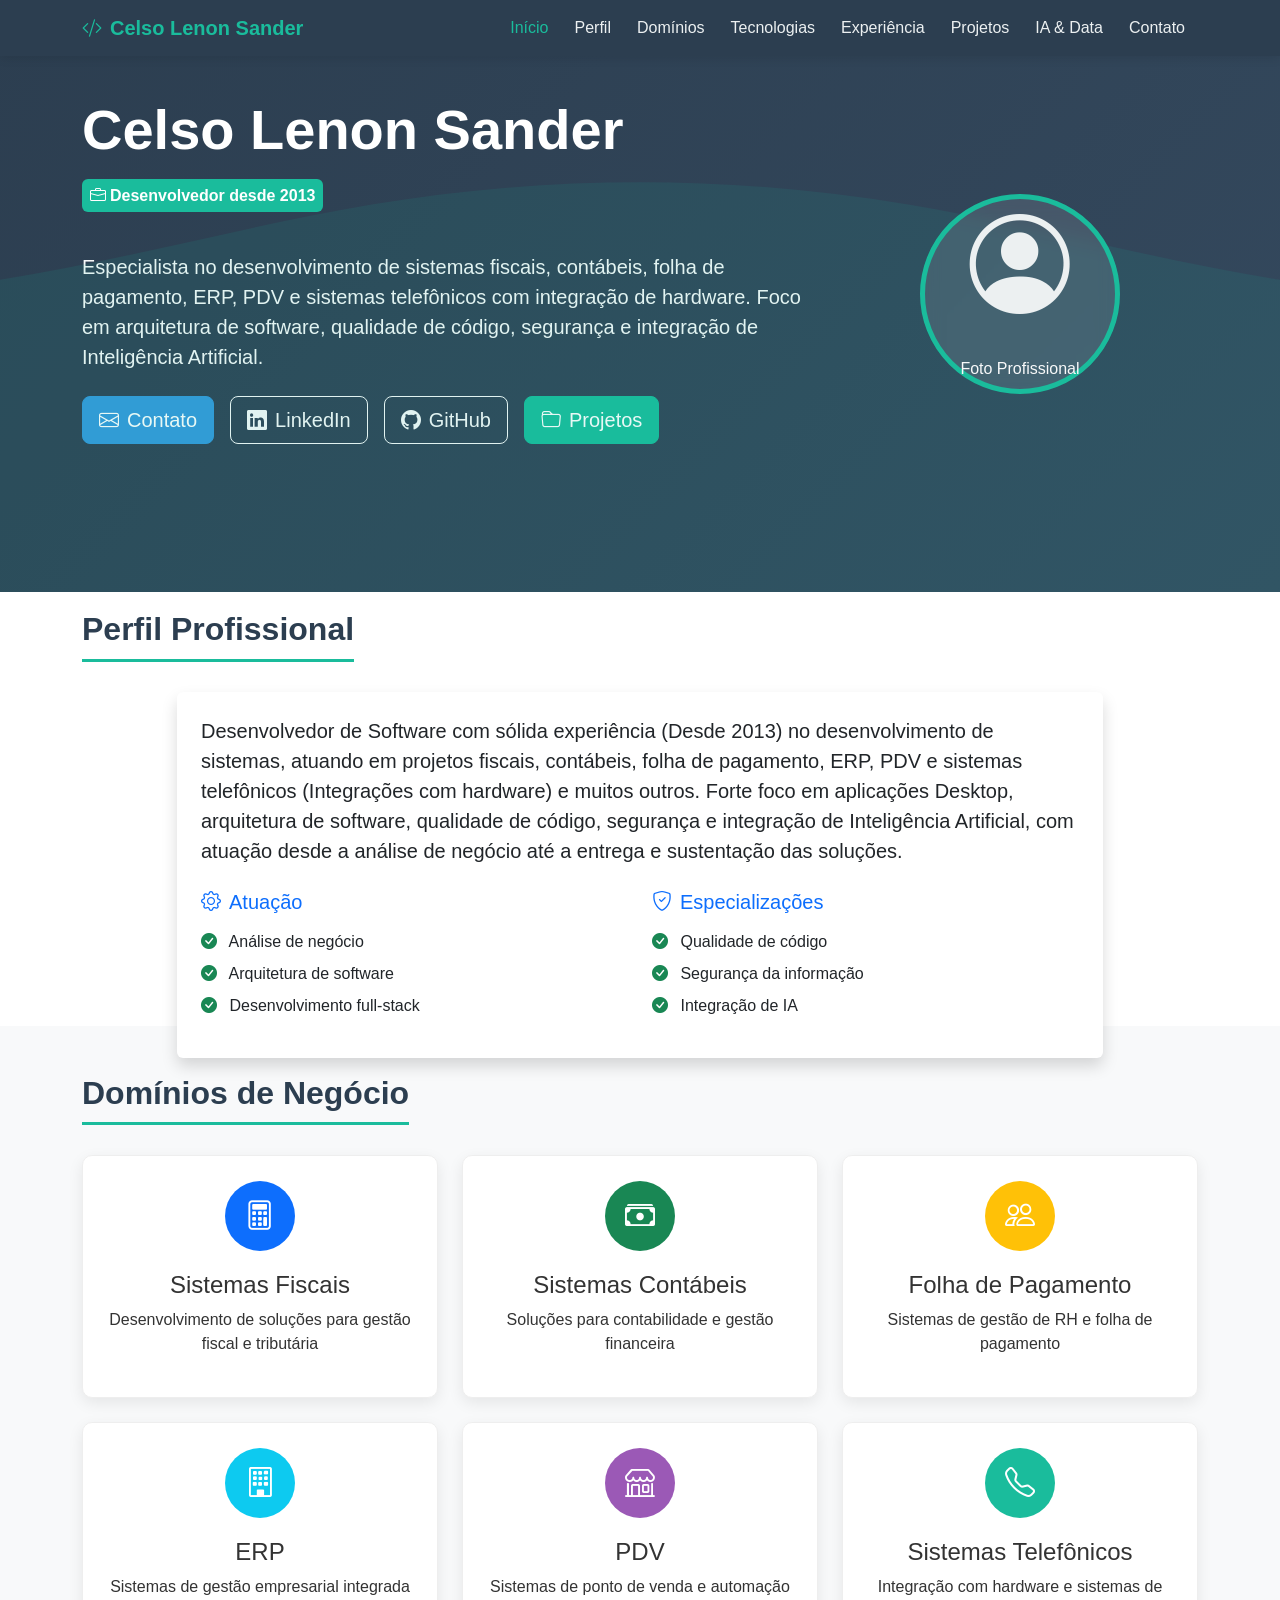
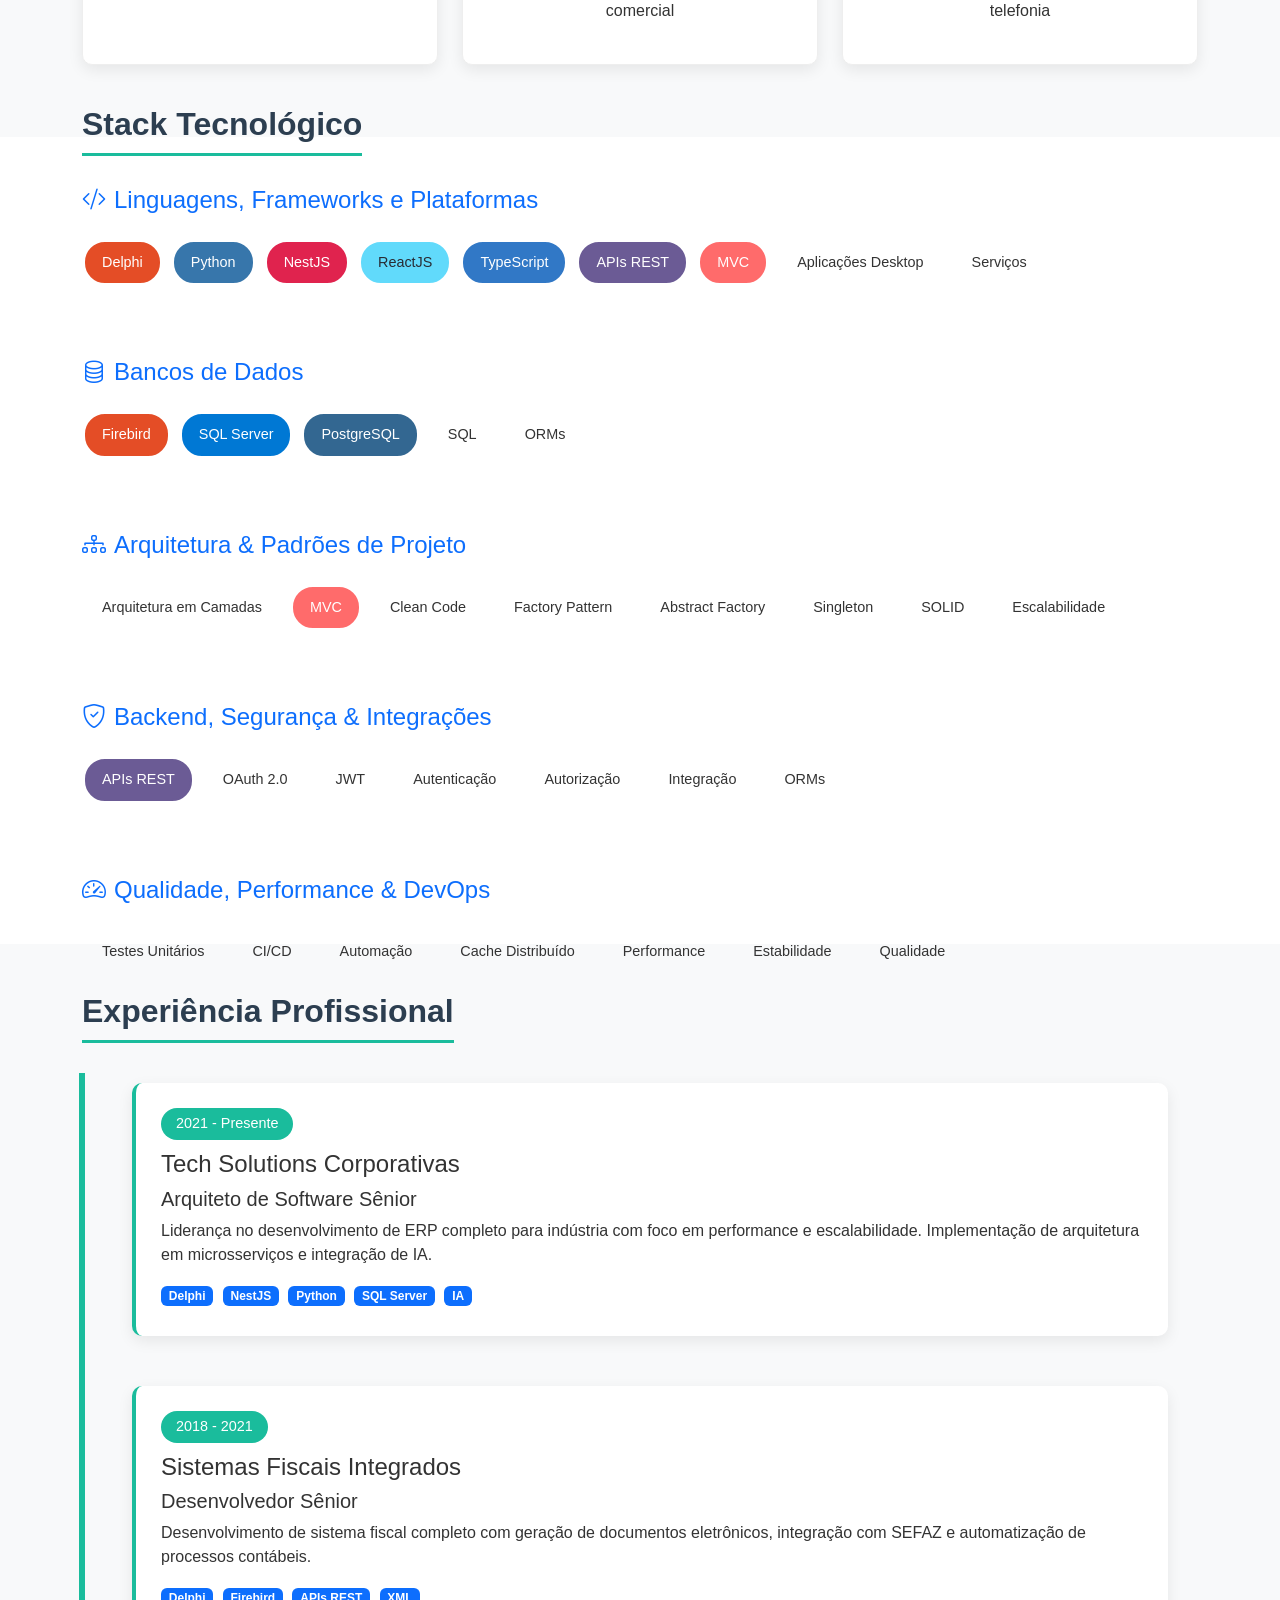
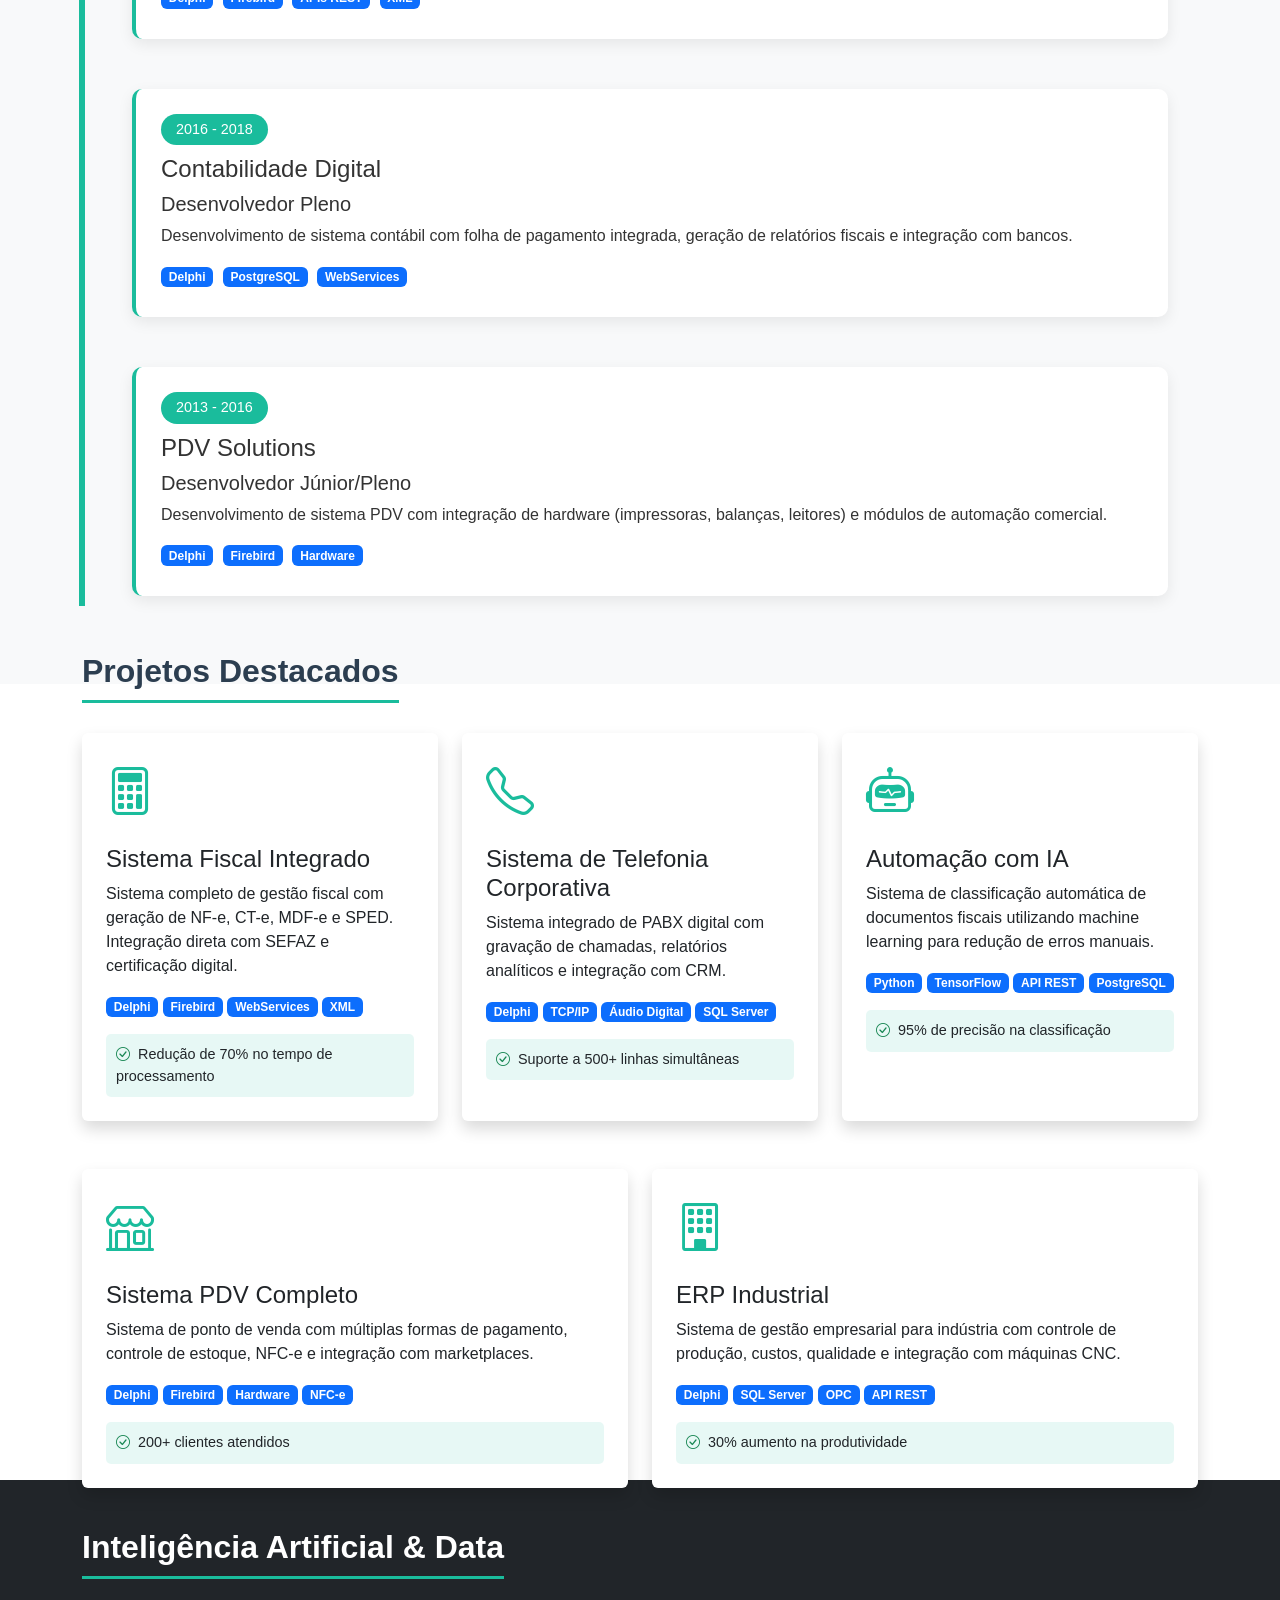
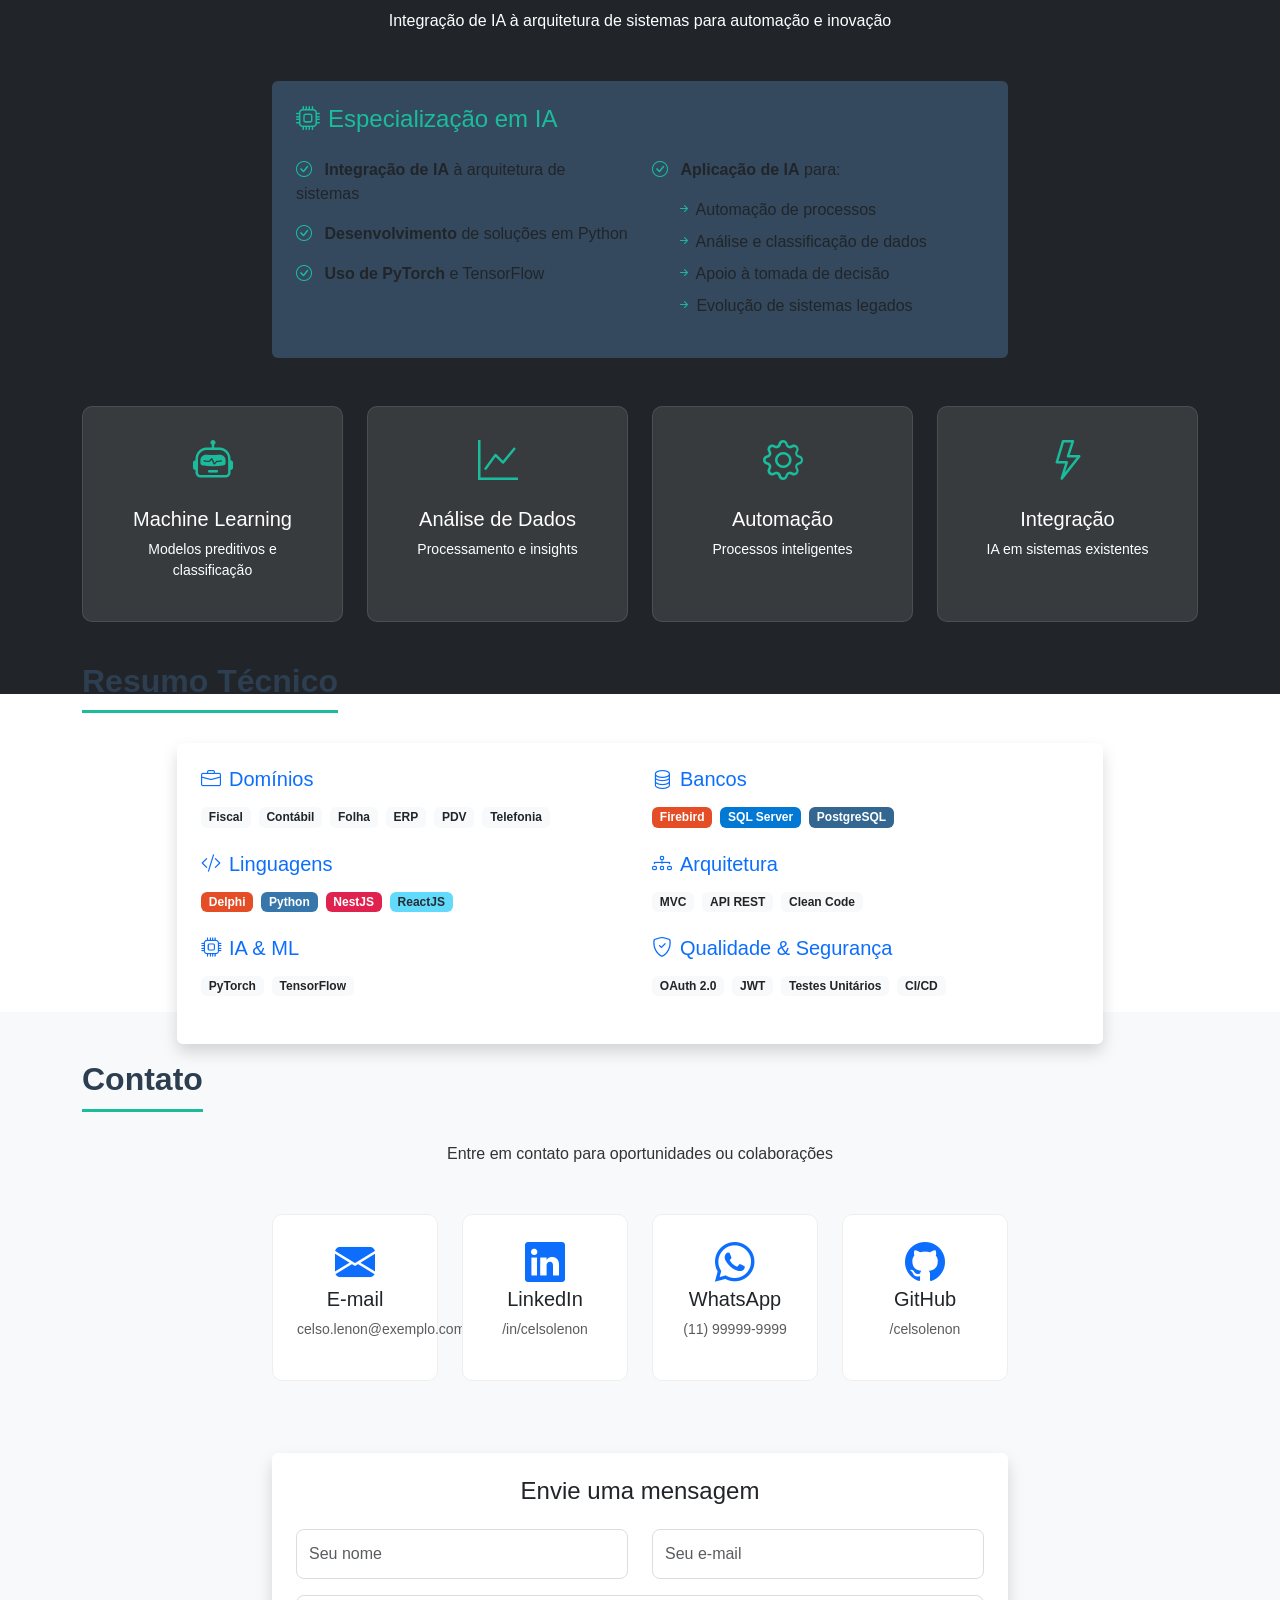
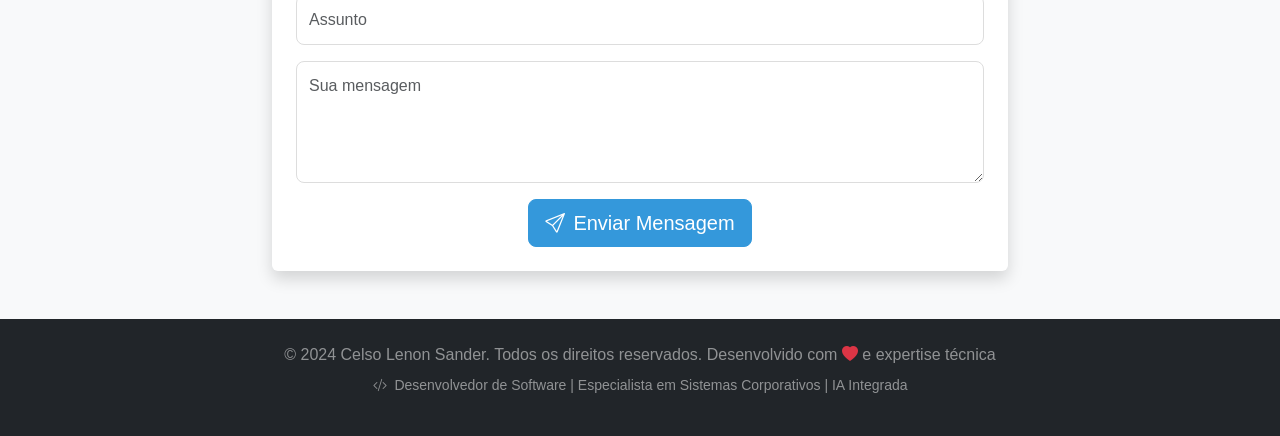
==== index.html @ b6227305 "Start Site Potfolio" ====
<!DOCTYPE html>
<html lang="pt-br">
<head>
    <meta charset="UTF-8">
    <meta name="viewport" content="width=device-width, initial-scale=1.0">
    <title>Celso Lenon Sander - Desenvolvedor de Software</title>
    <!-- Bootstrap 5 CSS -->
    <link href="https://cdn.jsdelivr.net/npm/bootstrap@5.3.0-alpha1/dist/css/bootstrap.min.css" rel="stylesheet">
    <!-- Bootstrap Icons -->
    <link rel="stylesheet" href="https://cdn.jsdelivr.net/npm/bootstrap-icons@1.8.1/font/bootstrap-icons.css">
    <!-- Animate CSS -->
    <link rel="stylesheet" href="https://cdnjs.cloudflare.com/ajax/libs/animate.css/4.1.1/animate.min.css">
    <!-- CSS Personalizado -->
    <link rel="stylesheet" href="css/style.css">
    <link rel="icon" type="image/x-icon" href="https://img.icons8.com/color/96/000000/delphi-ide.png">
</head>
<body>
    <!-- Navegação -->
    <nav class="navbar navbar-expand-lg navbar-dark fixed-top">
        <div class="container">
            <a class="navbar-brand fw-bold" href="#">
                <i class="bi bi-code-slash me-2"></i>Celso Lenon Sander
            </a>
            <button class="navbar-toggler" type="button" data-bs-toggle="collapse" data-bs-target="#navbarNav">
                <span class="navbar-toggler-icon"></span>
            </button>
            <div class="collapse navbar-collapse" id="navbarNav">
                <ul class="navbar-nav ms-auto">
                    <li class="nav-item">
                        <a class="nav-link" href="#hero">Início</a>
                    </li>
                    <li class="nav-item">
                        <a class="nav-link" href="#sobre">Perfil</a>
                    </li>
                    <li class="nav-item">
                        <a class="nav-link" href="#dominios">Domínios</a>
                    </li>
                    <li class="nav-item">
                        <a class="nav-link" href="#tecnologias">Tecnologias</a>
                    </li>
                    <li class="nav-item">
                        <a class="nav-link" href="#experiencia">Experiência</a>
                    </li>
                    <li class="nav-item">
                        <a class="nav-link" href="#projetos">Projetos</a>
                    </li>
                    <li class="nav-item">
                        <a class="nav-link" href="#ia">IA & Data</a>
                    </li>
                    <li class="nav-item">
                        <a class="nav-link" href="#contato">Contato</a>
                    </li>
                </ul>
            </div>
        </div>
    </nav>

    <!-- Seção Hero -->
    <section id="hero" class="hero">
        <div class="container">
            <div class="row align-items-center">
                <div class="col-lg-8">
                    <h1 class="display-4 fw-bold mb-3">Celso Lenon Sander</h1>
                    <div class="badge bg-accent text-white mb-3 p-2 fs-6">
                        <i class="bi bi-briefcase me-1"></i>Desenvolvedor desde 2013
                    </div>
                    <h2 class="h3 mb-4 text-white">
                        Desenvolvedor de Software | Especialista em Sistemas Corporativos | IA Integrada
                    </h2>
                    <p class="lead mb-4 text-light">
                        Especialista no desenvolvimento de sistemas fiscais, contábeis, folha de pagamento, 
                        ERP, PDV e sistemas telefônicos com integração de hardware. Foco em arquitetura de 
                        software, qualidade de código, segurança e integração de Inteligência Artificial.
                    </p>
                    <div class="d-flex flex-wrap gap-3 mb-5">
                        <a href="#contato" class="btn btn-primary btn-lg">
                            <i class="bi bi-envelope me-2"></i>Contato
                        </a>
                        <a href="https://linkedin.com" target="_blank" class="btn btn-outline-light btn-lg">
                            <i class="bi bi-linkedin me-2"></i>LinkedIn
                        </a>
                        <a href="https://github.com" target="_blank" class="btn btn-outline-light btn-lg">
                            <i class="bi bi-github me-2"></i>GitHub
                        </a>
                        <a href="#projetos" class="btn btn-accent btn-lg">
                            <i class="bi bi-folder me-2"></i>Projetos
                        </a>
                    </div>
                </div>
                <div class="col-lg-4 text-center">
                    <div class="profile-img-placeholder">
                        <i class="bi bi-person-circle"></i>
                        <p class="mt-3 text-light">Foto Profissional</p>
                    </div>
                </div>
            </div>
        </div>
    </section>

    <!-- Seção Sobre -->
    <section id="sobre" class="py-5">
        <div class="container">
            <h2 class="section-title">Perfil Profissional</h2>
            <div class="row">
                <div class="col-lg-10 mx-auto">
                    <div class="card border-0 shadow">
                        <div class="card-body p-4">
                            <p class="fs-5">
                                Desenvolvedor de Software com sólida experiência (Desde 2013) no desenvolvimento 
                                de sistemas, atuando em projetos fiscais, contábeis, folha de pagamento, ERP, 
                                PDV e sistemas telefônicos (Integrações com hardware) e muitos outros. Forte 
                                foco em aplicações Desktop, arquitetura de software, qualidade de código, 
                                segurança e integração de Inteligência Artificial, com atuação desde a análise 
                                de negócio até a entrega e sustentação das soluções.
                            </p>
                            <div class="row mt-4">
                                <div class="col-md-6">
                                    <h5 class="text-primary mb-3"><i class="bi bi-gear me-2"></i>Atuação</h5>
                                    <ul class="list-unstyled">
                                        <li class="mb-2">
                                            <i class="bi bi-check-circle-fill text-success me-2"></i>
                                            Análise de negócio
                                        </li>
                                        <li class="mb-2">
                                            <i class="bi bi-check-circle-fill text-success me-2"></i>
                                            Arquitetura de software
                                        </li>
                                        <li class="mb-2">
                                            <i class="bi bi-check-circle-fill text-success me-2"></i>
                                            Desenvolvimento full-stack
                                        </li>
                                    </ul>
                                </div>
                                <div class="col-md-6">
                                    <h5 class="text-primary mb-3"><i class="bi bi-shield-check me-2"></i>Especializações</h5>
                                    <ul class="list-unstyled">
                                        <li class="mb-2">
                                            <i class="bi bi-check-circle-fill text-success me-2"></i>
                                            Qualidade de código
                                        </li>
                                        <li class="mb-2">
                                            <i class="bi bi-check-circle-fill text-success me-2"></i>
                                            Segurança da informação
                                        </li>
                                        <li class="mb-2">
                                            <i class="bi bi-check-circle-fill text-success me-2"></i>
                                            Integração de IA
                                        </li>
                                    </ul>
                                </div>
                            </div>
                        </div>
                    </div>
                </div>
            </div>
        </div>
    </section>

    <!-- Seção Domínios -->
    <section id="dominios" class="py-5 bg-light">
        <div class="container">
            <h2 class="section-title">Domínios de Negócio</h2>
            <div class="row">
                <div class="col-md-6 col-lg-4 mb-4">
                    <div class="domain-card">
                        <div class="domain-icon bg-primary">
                            <i class="bi bi-calculator"></i>
                        </div>
                        <h4>Sistemas Fiscais</h4>
                        <p>Desenvolvimento de soluções para gestão fiscal e tributária</p>
                    </div>
                </div>
                <div class="col-md-6 col-lg-4 mb-4">
                    <div class="domain-card">
                        <div class="domain-icon bg-success">
                            <i class="bi bi-cash-stack"></i>
                        </div>
                        <h4>Sistemas Contábeis</h4>
                        <p>Soluções para contabilidade e gestão financeira</p>
                    </div>
                </div>
                <div class="col-md-6 col-lg-4 mb-4">
                    <div class="domain-card">
                        <div class="domain-icon bg-warning">
                            <i class="bi bi-people"></i>
                        </div>
                        <h4>Folha de Pagamento</h4>
                        <p>Sistemas de gestão de RH e folha de pagamento</p>
                    </div>
                </div>
                <div class="col-md-6 col-lg-4 mb-4">
                    <div class="domain-card">
                        <div class="domain-icon bg-info">
                            <i class="bi bi-building"></i>
                        </div>
                        <h4>ERP</h4>
                        <p>Sistemas de gestão empresarial integrada</p>
                    </div>
                </div>
                <div class="col-md-6 col-lg-4 mb-4">
                    <div class="domain-card">
                        <div class="domain-icon bg-purple">
                            <i class="bi bi-shop"></i>
                        </div>
                        <h4>PDV</h4>
                        <p>Sistemas de ponto de venda e automação comercial</p>
                    </div>
                </div>
                <div class="col-md-6 col-lg-4 mb-4">
                    <div class="domain-card">
                        <div class="domain-icon bg-teal">
                            <i class="bi bi-telephone"></i>
                        </div>
                        <h4>Sistemas Telefônicos</h4>
                        <p>Integração com hardware e sistemas de telefonia</p>
                    </div>
                </div>
            </div>
        </div>
    </section>

    <!-- Seção Tecnologias -->
    <section id="tecnologias" class="py-5">
        <div class="container">
            <h2 class="section-title">Stack Tecnológico</h2>
            
            <!-- Linguagens e Frameworks -->
            <div class="row mb-5">
                <div class="col-lg-12">
                    <h3 class="h4 mb-4 text-primary">
                        <i class="bi bi-code-slash me-2"></i>Linguagens, Frameworks e Plataformas
                    </h3>
                    <div class="d-flex flex-wrap gap-2 mb-4">
                        <span class="tech-badge delphi">Delphi</span>
                        <span class="tech-badge python">Python</span>
                        <span class="tech-badge nestjs">NestJS</span>
                        <span class="tech-badge react">ReactJS</span>
                        <span class="tech-badge typescript">TypeScript</span>
                        <span class="tech-badge api">APIs REST</span>
                        <span class="tech-badge mvc">MVC</span>
                        <span class="tech-badge desktop">Aplicações Desktop</span>
                        <span class="tech-badge services">Serviços</span>
                    </div>
                </div>
            </div>
            
            <!-- Bancos de Dados -->
            <div class="row mb-5">
                <div class="col-lg-12">
                    <h3 class="h4 mb-4 text-primary">
                        <i class="bi bi-database me-2"></i>Bancos de Dados
                    </h3>
                    <div class="d-flex flex-wrap gap-2 mb-4">
                        <span class="tech-badge firebird">Firebird</span>
                        <span class="tech-badge sqlserver">SQL Server</span>
                        <span class="tech-badge postgresql">PostgreSQL</span>
                        <span class="tech-badge sql">SQL</span>
                        <span class="tech-badge orm">ORMs</span>
                    </div>
                </div>
            </div>
            
            <!-- Arquitetura e Padrões -->
            <div class="row mb-5">
                <div class="col-lg-12">
                    <h3 class="h4 mb-4 text-primary">
                        <i class="bi bi-diagram-3 me-2"></i>Arquitetura & Padrões de Projeto
                    </h3>
                    <div class="d-flex flex-wrap gap-2 mb-4">
                        <span class="tech-badge architecture">Arquitetura em Camadas</span>
                        <span class="tech-badge mvc">MVC</span>
                        <span class="tech-badge cleancode">Clean Code</span>
                        <span class="tech-badge factory">Factory Pattern</span>
                        <span class="tech-badge abstract">Abstract Factory</span>
                        <span class="tech-badge singleton">Singleton</span>
                        <span class="tech-badge solid">SOLID</span>
                        <span class="tech-badge scalable">Escalabilidade</span>
                    </div>
                </div>
            </div>
            
            <!-- Backend e Segurança -->
            <div class="row mb-5">
                <div class="col-lg-12">
                    <h3 class="h4 mb-4 text-primary">
                        <i class="bi bi-shield-check me-2"></i>Backend, Segurança & Integrações
                    </h3>
                    <div class="d-flex flex-wrap gap-2 mb-4">
                        <span class="tech-badge api">APIs REST</span>
                        <span class="tech-badge oauth">OAuth 2.0</span>
                        <span class="tech-badge jwt">JWT</span>
                        <span class="tech-badge auth">Autenticação</span>
                        <span class="tech-badge authorization">Autorização</span>
                        <span class="tech-badge integration">Integração</span>
                        <span class="tech-badge orm">ORMs</span>
                    </div>
                </div>
            </div>
            
            <!-- Qualidade e DevOps -->
            <div class="row">
                <div class="col-lg-12">
                    <h3 class="h4 mb-4 text-primary">
                        <i class="bi bi-speedometer2 me-2"></i>Qualidade, Performance & DevOps
                    </h3>
                    <div class="d-flex flex-wrap gap-2">
                        <span class="tech-badge unittest">Testes Unitários</span>
                        <span class="tech-badge cicd">CI/CD</span>
                        <span class="tech-badge automation">Automação</span>
                        <span class="tech-badge cache">Cache Distribuído</span>
                        <span class="tech-badge performance">Performance</span>
                        <span class="tech-badge stability">Estabilidade</span>
                        <span class="tech-badge quality">Qualidade</span>
                    </div>
                </div>
            </div>
        </div>
    </section>

    <!-- Seção Experiência -->
    <section id="experiencia" class="py-5 bg-light">
        <div class="container">
            <h2 class="section-title">Experiência Profissional</h2>
            
            <div class="timeline">
                <!-- Experiência 1 -->
                <div class="timeline-item">
                    <div class="timeline-content">
                        <div class="timeline-date">2021 - Presente</div>
                        <h4>Tech Solutions Corporativas</h4>
                        <h5>Arquiteto de Software Sênior</h5>
                        <p>Liderança no desenvolvimento de ERP completo para indústria com foco em performance 
                        e escalabilidade. Implementação de arquitetura em microsserviços e integração de IA.</p>
                        <div class="tech-tags">
                            <span class="badge bg-primary">Delphi</span>
                            <span class="badge bg-primary">NestJS</span>
                            <span class="badge bg-primary">Python</span>
                            <span class="badge bg-primary">SQL Server</span>
                            <span class="badge bg-primary">IA</span>
                        </div>
                    </div>
                </div>
                
                <!-- Experiência 2 -->
                <div class="timeline-item">
                    <div class="timeline-content">
                        <div class="timeline-date">2018 - 2021</div>
                        <h4>Sistemas Fiscais Integrados</h4>
                        <h5>Desenvolvedor Sênior</h5>
                        <p>Desenvolvimento de sistema fiscal completo com geração de documentos eletrônicos, 
                        integração com SEFAZ e automatização de processos contábeis.</p>
                        <div class="tech-tags">
                            <span class="badge bg-primary">Delphi</span>
                            <span class="badge bg-primary">Firebird</span>
                            <span class="badge bg-primary">APIs REST</span>
                            <span class="badge bg-primary">XML</span>
                        </div>
                    </div>
                </div>
                
                <!-- Experiência 3 -->
                <div class="timeline-item">
                    <div class="timeline-content">
                        <div class="timeline-date">2016 - 2018</div>
                        <h4>Contabilidade Digital</h4>
                        <h5>Desenvolvedor Pleno</h5>
                        <p>Desenvolvimento de sistema contábil com folha de pagamento integrada, 
                        geração de relatórios fiscais e integração com bancos.</p>
                        <div class="tech-tags">
                            <span class="badge bg-primary">Delphi</span>
                            <span class="badge bg-primary">PostgreSQL</span>
                            <span class="badge bg-primary">WebServices</span>
                        </div>
                    </div>
                </div>
                
                <!-- Experiência 4 -->
                <div class="timeline-item">
                    <div class="timeline-content">
                        <div class="timeline-date">2013 - 2016</div>
                        <h4>PDV Solutions</h4>
                        <h5>Desenvolvedor Júnior/Pleno</h5>
                        <p>Desenvolvimento de sistema PDV com integração de hardware (impressoras, 
                        balanças, leitores) e módulos de automação comercial.</p>
                        <div class="tech-tags">
                            <span class="badge bg-primary">Delphi</span>
                            <span class="badge bg-primary">Firebird</span>
                            <span class="badge bg-primary">Hardware</span>
                        </div>
                    </div>
                </div>
            </div>
        </div>
    </section>

    <!-- Seção Projetos -->
    <section id="projetos" class="py-5">
        <div class="container">
            <h2 class="section-title">Projetos Destacados</h2>
            
            <div class="row">
                <!-- Projeto 1 -->
                <div class="col-md-4 mb-4">
                    <div class="card h-100 border-0 shadow project-card">
                        <div class="card-body p-4">
                            <div class="project-icon mb-3">
                                <i class="bi bi-calculator"></i>
                            </div>
                            <h4 class="card-title">Sistema Fiscal Integrado</h4>
                            <p class="card-text">
                                Sistema completo de gestão fiscal com geração de NF-e, CT-e, MDF-e e SPED.
                                Integração direta com SEFAZ e certificação digital.
                            </p>
                            <div class="mb-3">
                                <span class="badge bg-primary">Delphi</span>
                                <span class="badge bg-primary">Firebird</span>
                                <span class="badge bg-primary">WebServices</span>
                                <span class="badge bg-primary">XML</span>
                            </div>
                            <div class="project-result">
                                <i class="bi bi-check-circle text-success me-1"></i>
                                Redução de 70% no tempo de processamento
                            </div>
                        </div>
                    </div>
                </div>
                
                <!-- Projeto 2 -->
                <div class="col-md-4 mb-4">
                    <div class="card h-100 border-0 shadow project-card">
                        <div class="card-body p-4">
                            <div class="project-icon mb-3">
                                <i class="bi bi-telephone"></i>
                            </div>
                            <h4 class="card-title">Sistema de Telefonia Corporativa</h4>
                            <p class="card-text">
                                Sistema integrado de PABX digital com gravação de chamadas, relatórios 
                                analíticos e integração com CRM.
                            </p>
                            <div class="mb-3">
                                <span class="badge bg-primary">Delphi</span>
                                <span class="badge bg-primary">TCP/IP</span>
                                <span class="badge bg-primary">Áudio Digital</span>
                                <span class="badge bg-primary">SQL Server</span>
                            </div>
                            <div class="project-result">
                                <i class="bi bi-check-circle text-success me-1"></i>
                                Suporte a 500+ linhas simultâneas
                            </div>
                        </div>
                    </div>
                </div>
                
                <!-- Projeto 3 -->
                <div class="col-md-4 mb-4">
                    <div class="card h-100 border-0 shadow project-card">
                        <div class="card-body p-4">
                            <div class="project-icon mb-3">
                                <i class="bi bi-robot"></i>
                            </div>
                            <h4 class="card-title">Automação com IA</h4>
                            <p class="card-text">
                                Sistema de classificação automática de documentos fiscais utilizando 
                                machine learning para redução de erros manuais.
                            </p>
                            <div class="mb-3">
                                <span class="badge bg-primary">Python</span>
                                <span class="badge bg-primary">TensorFlow</span>
                                <span class="badge bg-primary">API REST</span>
                                <span class="badge bg-primary">PostgreSQL</span>
                            </div>
                            <div class="project-result">
                                <i class="bi bi-check-circle text-success me-1"></i>
                                95% de precisão na classificação
                            </div>
                        </div>
                    </div>
                </div>
            </div>
            
            <div class="row mt-4">
                <!-- Projeto 4 -->
                <div class="col-md-6 mb-4">
                    <div class="card h-100 border-0 shadow project-card">
                        <div class="card-body p-4">
                            <div class="project-icon mb-3">
                                <i class="bi bi-shop"></i>
                            </div>
                            <h4 class="card-title">Sistema PDV Completo</h4>
                            <p class="card-text">
                                Sistema de ponto de venda com múltiplas formas de pagamento, controle de 
                                estoque, NFC-e e integração com marketplaces.
                            </p>
                            <div class="mb-3">
                                <span class="badge bg-primary">Delphi</span>
                                <span class="badge bg-primary">Firebird</span>
                                <span class="badge bg-primary">Hardware</span>
                                <span class="badge bg-primary">NFC-e</span>
                            </div>
                            <div class="project-result">
                                <i class="bi bi-check-circle text-success me-1"></i>
                                200+ clientes atendidos
                            </div>
                        </div>
                    </div>
                </div>
                
                <!-- Projeto 5 -->
                <div class="col-md-6 mb-4">
                    <div class="card h-100 border-0 shadow project-card">
                        <div class="card-body p-4">
                            <div class="project-icon mb-3">
                                <i class="bi bi-building"></i>
                            </div>
                            <h4 class="card-title">ERP Industrial</h4>
                            <p class="card-text">
                                Sistema de gestão empresarial para indústria com controle de produção, 
                                custos, qualidade e integração com máquinas CNC.
                            </p>
                            <div class="mb-3">
                                <span class="badge bg-primary">Delphi</span>
                                <span class="badge bg-primary">SQL Server</span>
                                <span class="badge bg-primary">OPC</span>
                                <span class="badge bg-primary">API REST</span>
                            </div>
                            <div class="project-result">
                                <i class="bi bi-check-circle text-success me-1"></i>
                                30% aumento na produtividade
                            </div>
                        </div>
                    </div>
                </div>
            </div>
        </div>
    </section>

    <!-- Seção IA & Data -->
    <section id="ia" class="py-5 bg-dark text-white">
        <div class="container">
            <h2 class="section-title text-white">Inteligência Artificial & Data</h2>
            <p class="text-center mb-5">Integração de IA à arquitetura de sistemas para automação e inovação</p>
            
            <div class="row mb-5">
                <div class="col-lg-8 mx-auto">
                    <div class="card bg-dark-2 border-0">
                        <div class="card-body p-4">
                            <h4 class="text-accent mb-4">
                                <i class="bi bi-cpu me-2"></i>Especialização em IA
                            </h4>
                            <div class="row">
                                <div class="col-md-6">
                                    <ul class="list-unstyled">
                                        <li class="mb-3">
                                            <i class="bi bi-check-circle text-accent me-2"></i>
                                            <strong>Integração de IA</strong> à arquitetura de sistemas
                                        </li>
                                        <li class="mb-3">
                                            <i class="bi bi-check-circle text-accent me-2"></i>
                                            <strong>Desenvolvimento</strong> de soluções em Python
                                        </li>
                                        <li class="mb-3">
                                            <i class="bi bi-check-circle text-accent me-2"></i>
                                            <strong>Uso de PyTorch</strong> e TensorFlow
                                        </li>
                                    </ul>
                                </div>
                                <div class="col-md-6">
                                    <ul class="list-unstyled">
                                        <li class="mb-3">
                                            <i class="bi bi-check-circle text-accent me-2"></i>
                                            <strong>Aplicação de IA</strong> para:
                                        </li>
                                        <li class="ms-4 mb-2">
                                            <i class="bi bi-arrow-right-short text-accent"></i>
                                            Automação de processos
                                        </li>
                                        <li class="ms-4 mb-2">
                                            <i class="bi bi-arrow-right-short text-accent"></i>
                                            Análise e classificação de dados
                                        </li>
                                        <li class="ms-4 mb-2">
                                            <i class="bi bi-arrow-right-short text-accent"></i>
                                            Apoio à tomada de decisão
                                        </li>
                                        <li class="ms-4">
                                            <i class="bi bi-arrow-right-short text-accent"></i>
                                            Evolução de sistemas legados
                                        </li>
                                    </ul>
                                </div>
                            </div>
                        </div>
                    </div>
                </div>
            </div>
            
            <div class="row text-center">
                <div class="col-md-3 mb-4">
                    <div class="ia-card p-4">
                        <div class="ia-icon mb-3">
                            <i class="bi bi-robot"></i>
                        </div>
                        <h5>Machine Learning</h5>
                        <p class="small">Modelos preditivos e classificação</p>
                    </div>
                </div>
                <div class="col-md-3 mb-4">
                    <div class="ia-card p-4">
                        <div class="ia-icon mb-3">
                            <i class="bi bi-graph-up"></i>
                        </div>
                        <h5>Análise de Dados</h5>
                        <p class="small">Processamento e insights</p>
                    </div>
                </div>
                <div class="col-md-3 mb-4">
                    <div class="ia-card p-4">
                        <div class="ia-icon mb-3">
                            <i class="bi bi-gear"></i>
                        </div>
                        <h5>Automação</h5>
                        <p class="small">Processos inteligentes</p>
                    </div>
                </div>
                <div class="col-md-3 mb-4">
                    <div class="ia-card p-4">
                        <div class="ia-icon mb-3">
                            <i class="bi bi-lightning"></i>
                        </div>
                        <h5>Integração</h5>
                        <p class="small">IA em sistemas existentes</p>
                    </div>
                </div>
            </div>
        </div>
    </section>

    <!-- Seção Resumo Técnico -->
    <section id="resumo" class="py-5">
        <div class="container">
            <h2 class="section-title">Resumo Técnico</h2>
            
            <div class="row">
                <div class="col-lg-10 mx-auto">
                    <div class="card border-0 shadow">
                        <div class="card-body p-4">
                            <div class="row">
                                <div class="col-md-6">
                                    <h5 class="text-primary mb-3">
                                        <i class="bi bi-briefcase me-2"></i>Domínios
                                    </h5>
                                    <div class="d-flex flex-wrap gap-2 mb-4">
                                        <span class="badge bg-light text-dark">Fiscal</span>
                                        <span class="badge bg-light text-dark">Contábil</span>
                                        <span class="badge bg-light text-dark">Folha</span>
                                        <span class="badge bg-light text-dark">ERP</span>
                                        <span class="badge bg-light text-dark">PDV</span>
                                        <span class="badge bg-light text-dark">Telefonia</span>
                                    </div>
                                    
                                    <h5 class="text-primary mb-3">
                                        <i class="bi bi-code-slash me-2"></i>Linguagens
                                    </h5>
                                    <div class="d-flex flex-wrap gap-2 mb-4">
                                        <span class="badge bg-delphi">Delphi</span>
                                        <span class="badge bg-python">Python</span>
                                        <span class="badge bg-nestjs">NestJS</span>
                                        <span class="badge bg-react">ReactJS</span>
                                    </div>
                                    
                                    <h5 class="text-primary mb-3">
                                        <i class="bi bi-cpu me-2"></i>IA & ML
                                    </h5>
                                    <div class="d-flex flex-wrap gap-2 mb-4">
                                        <span class="badge bg-light text-dark">PyTorch</span>
                                        <span class="badge bg-light text-dark">TensorFlow</span>
                                    </div>
                                </div>
                                
                                <div class="col-md-6">
                                    <h5 class="text-primary mb-3">
                                        <i class="bi bi-database me-2"></i>Bancos
                                    </h5>
                                    <div class="d-flex flex-wrap gap-2 mb-4">
                                        <span class="badge bg-firebird">Firebird</span>
                                        <span class="badge bg-sqlserver">SQL Server</span>
                                        <span class="badge bg-postgresql">PostgreSQL</span>
                                    </div>
                                    
                                    <h5 class="text-primary mb-3">
                                        <i class="bi bi-diagram-3 me-2"></i>Arquitetura
                                    </h5>
                                    <div class="d-flex flex-wrap gap-2 mb-4">
                                        <span class="badge bg-light text-dark">MVC</span>
                                        <span class="badge bg-light text-dark">API REST</span>
                                        <span class="badge bg-light text-dark">Clean Code</span>
                                    </div>
                                    
                                    <h5 class="text-primary mb-3">
                                        <i class="bi bi-shield-check me-2"></i>Qualidade & Segurança
                                    </h5>
                                    <div class="d-flex flex-wrap gap-2">
                                        <span class="badge bg-light text-dark">OAuth 2.0</span>
                                        <span class="badge bg-light text-dark">JWT</span>
                                        <span class="badge bg-light text-dark">Testes Unitários</span>
                                        <span class="badge bg-light text-dark">CI/CD</span>
                                    </div>
                                </div>
                            </div>
                        </div>
                    </div>
                </div>
            </div>
        </div>
    </section>

    <!-- Seção Contato -->
    <section id="contato" class="py-5 bg-light">
        <div class="container">
            <h2 class="section-title">Contato</h2>
            <p class="text-center mb-5">Entre em contato para oportunidades ou colaborações</p>
            
            <div class="row">
                <div class="col-lg-8 mx-auto">
                    <div class="row text-center">
                        <!-- Email -->
                        <div class="col-md-3 mb-4">
                            <a href="mailto:celso.lenon@exemplo.com" class="contact-link">
                                <div class="contact-card p-4">
                                    <i class="bi bi-envelope-fill display-6 mb-3 text-primary"></i>
                                    <h5 class="text-dark">E-mail</h5>
                                    <p class="small text-muted">celso.lenon@exemplo.com</p>
                                </div>
                            </a>
                        </div>
                        
                        <!-- LinkedIn -->
                        <div class="col-md-3 mb-4">
                            <a href="https://linkedin.com/in/celsolenon" target="_blank" class="contact-link">
                                <div class="contact-card p-4">
                                    <i class="bi bi-linkedin display-6 mb-3 text-primary"></i>
                                    <h5 class="text-dark">LinkedIn</h5>
                                    <p class="small text-muted">/in/celsolenon</p>
                                </div>
                            </a>
                        </div>
                        
                        <!-- WhatsApp -->
                        <div class="col-md-3 mb-4">
                            <a href="https://wa.me/5511999999999" target="_blank" class="contact-link">
                                <div class="contact-card p-4">
                                    <i class="bi bi-whatsapp display-6 mb-3 text-primary"></i>
                                    <h5 class="text-dark">WhatsApp</h5>
                                    <p class="small text-muted">(11) 99999-9999</p>
                                </div>
                            </a>
                        </div>
                        
                        <!-- GitHub -->
                        <div class="col-md-3 mb-4">
                            <a href="https://github.com/celsolenon" target="_blank" class="contact-link">
                                <div class="contact-card p-4">
                                    <i class="bi bi-github display-6 mb-3 text-primary"></i>
                                    <h5 class="text-dark">GitHub</h5>
                                    <p class="small text-muted">/celsolenon</p>
                                </div>
                            </a>
                        </div>
                    </div>
                </div>
            </div>
            
            <!-- Formulário de Contato -->
            <div class="row mt-5">
                <div class="col-lg-8 mx-auto">
                    <div class="card border-0 shadow">
                        <div class="card-body p-4">
                            <h4 class="text-center mb-4">Envie uma mensagem</h4>
                            <form id="contactForm">
                                <div class="row">
                                    <div class="col-md-6 mb-3">
                                        <input type="text" class="form-control" placeholder="Seu nome" required>
                                    </div>
                                    <div class="col-md-6 mb-3">
                                        <input type="email" class="form-control" placeholder="Seu e-mail" required>
                                    </div>
                                </div>
                                <div class="mb-3">
                                    <input type="text" class="form-control" placeholder="Assunto" required>
                                </div>
                                <div class="mb-3">
                                    <textarea class="form-control" rows="4" placeholder="Sua mensagem" required></textarea>
                                </div>
                                <div class="text-center">
                                    <button type="submit" class="btn btn-primary btn-lg">
                                        <i class="bi bi-send me-2"></i>Enviar Mensagem
                                    </button>
                                </div>
                            </form>
                        </div>
                    </div>
                </div>
            </div>
        </div>
    </section>

    <!-- Rodapé -->
    <footer class="py-4 bg-dark text-white-50 text-center">
        <div class="container">
            <p class="mb-0">
                &copy; 2024 Celso Lenon Sander. Todos os direitos reservados.
                <span class="d-block d-md-inline">
                    Desenvolvido com <i class="bi bi-heart-fill text-danger"></i> e expertise técnica
                </span>
            </p>
            <p class="mt-2 small">
                <i class="bi bi-code-slash me-1"></i>
                Desenvolvedor de Software | Especialista em Sistemas Corporativos | IA Integrada
            </p>
        </div>
    </footer>

    <!-- Bootstrap JS -->
    <script src="https://cdn.jsdelivr.net/npm/bootstrap@5.3.0-alpha1/dist/js/bootstrap.bundle.min.js"></script>
    <!-- JS Personalizado -->
    <script src="js/main.js"></script>
</body>
</html>
---- css/style.css ----
/* Estilos Personalizados - Portfolio Celso Lenon Sander */

:root {
    --primary-color: #2c3e50;
    --secondary-color: #3498db;
    --accent-color: #1abc9c;
    --light-color: #ecf0f1;
    --dark-color: #34495e;
    --text-color: #333;
    --white: #ffffff;
    --bg-dark: #2c3e50;
    --bg-dark-2: #34495e;
    --purple: #9b59b6;
    --teal: #1abc9c;
}

/* Estilos Gerais */
body {
    font-family: 'Segoe UI', Tahoma, Geneva, Verdana, sans-serif;
    color: var(--text-color);
    padding-top: 76px;
}

/* Navegação */
.navbar {
    background-color: var(--primary-color) !important;
    transition: all 0.3s ease;
    box-shadow: 0 2px 10px rgba(0,0,0,0.1);
}

.navbar-brand {
    color: var(--accent-color) !important;
}

.nav-link {
    color: var(--light-color) !important;
    transition: color 0.3s;
    margin: 0 5px;
}

.nav-link:hover, .nav-link.active {
    color: var(--accent-color) !important;
}

/* Hero Section */
.hero {
    background: linear-gradient(135deg, var(--primary-color) 0%, var(--dark-color) 100%);
    color: var(--white);
    padding: 100px 0;
    margin-bottom: 50px;
    position: relative;
    overflow: hidden;
}

.hero::before {
    content: '';
    position: absolute;
    top: 0;
    left: 0;
    right: 0;
    bottom: 0;
    background: url('data:image/svg+xml,<svg xmlns="http://www.w3.org/2000/svg" viewBox="0 0 1440 320"><path fill="%231abc9c" fill-opacity="0.1" d="M0,96L48,112C96,128,192,160,288,160C384,160,480,128,576,112C672,96,768,96,864,112C960,128,1056,160,1152,160C1248,160,1344,128,1392,112L1440,96L1440,320L1392,320C1344,320,1248,320,1152,320C1056,320,960,320,864,320C768,320,672,320,576,320C480,320,384,320,288,320C192,320,96,320,48,320L0,320Z"></path></svg>') no-repeat bottom;
    background-size: cover;
}

.bg-accent {
    background-color: var(--accent-color) !important;
}

.text-accent {
    color: var(--accent-color) !important;
}

.btn-accent {
    background-color: var(--accent-color);
    border-color: var(--accent-color);
    color: white;
}

.btn-accent:hover {
    background-color: #16a085;
    border-color: #16a085;
    color: white;
}

.profile-img-placeholder {
    width: 200px;
    height: 200px;
    background: rgba(255, 255, 255, 0.1);
    border-radius: 50%;
    display: flex;
    flex-direction: column;
    align-items: center;
    justify-content: center;
    color: var(--light-color);
    margin: 0 auto;
    border: 5px solid var(--accent-color);
    backdrop-filter: blur(10px);
}

.profile-img-placeholder i {
    font-size: 100px;
}

/* Seção Títulos */
.section-title {
    color: var(--primary-color);
    border-bottom: 3px solid var(--accent-color);
    padding-bottom: 10px;
    margin-bottom: 30px;
    display: inline-block;
    font-weight: 700;
}

/* Cards de Domínios */
.domain-card {
    background: white;
    border-radius: 10px;
    padding: 25px;
    text-align: center;
    box-shadow: 0 5px 15px rgba(0,0,0,0.08);
    transition: all 0.3s ease;
    height: 100%;
    border: 1px solid #eee;
}

.domain-card:hover {
    transform: translateY(-10px);
    box-shadow: 0 15px 30px rgba(0,0,0,0.15);
}

.domain-icon {
    width: 70px;
    height: 70px;
    border-radius: 50%;
    display: flex;
    align-items: center;
    justify-content: center;
    margin: 0 auto 20px;
    color: white;
    font-size: 30px;
}

.bg-purple {
    background-color: var(--purple) !important;
}

.bg-teal {
    background-color: var(--teal) !important;
}

/* Badges de Tecnologias */
.tech-badge {
    padding: 8px 15px;
    border-radius: 20px;
    font-size: 0.9rem;
    font-weight: 500;
    display: inline-block;
    margin: 3px;
    border: 2px solid transparent;
}

/* Cores específicas para badges */
.tech-badge.delphi {
    background-color: #e44d26;
    color: white;
    border-color: #e44d26;
}

.tech-badge.python {
    background-color: #3776ab;
    color: white;
    border-color: #3776ab;
}

.tech-badge.nestjs {
    background-color: #e0234e;
    color: white;
    border-color: #e0234e;
}

.tech-badge.react {
    background-color: #61dafb;
    color: #282c34;
    border-color: #61dafb;
}

.tech-badge.typescript {
    background-color: #3178c6;
    color: white;
    border-color: #3178c6;
}

.tech-badge.api {
    background-color: #6b5b95;
    color: white;
    border-color: #6b5b95;
}

.tech-badge.mvc {
    background-color: #ff6b6b;
    color: white;
    border-color: #ff6b6b;
}

.tech-badge.firebird {
    background-color: #e44d26;
    color: white;
    border-color: #e44d26;
}

.tech-badge.sqlserver {
    background-color: #0078d4;
    color: white;
    border-color: #0078d4;
}

.tech-badge.postgresql {
    background-color: #336791;
    color: white;
    border-color: #336791;
}

/* Timeline */
.timeline {
    position: relative;
    max-width: 1200px;
    margin: 0 auto;
    padding-left: 20px;
}

.timeline::after {
    content: '';
    position: absolute;
    width: 6px;
    background-color: var(--accent-color);
    top: 0;
    bottom: 0;
    left: 0;
    margin-left: -3px;
}

.timeline-item {
    padding: 10px 30px;
    position: relative;
    margin-bottom: 30px;
}

.timeline-content {
    background: white;
    border-radius: 10px;
    padding: 25px;
    box-shadow: 0 5px 15px rgba(0,0,0,0.08);
    transition: all 0.3s ease;
    border-left: 4px solid var(--accent-color);
}

.timeline-content:hover {
    transform: translateY(-5px);
    box-shadow: 0 10px 25px rgba(0,0,0,0.15);
}

.timeline-date {
    display: inline-block;
    background-color: var(--accent-color);
    color: white;
    padding: 5px 15px;
    border-radius: 20px;
    font-size: 0.9rem;
    margin-bottom: 10px;
}

.tech-tags {
    margin-top: 15px;
}

.tech-tags .badge {
    margin-right: 5px;
    margin-bottom: 5px;
}

/* Cards de Projetos */
.project-card {
    transition: all 0.3s ease;
    height: 100%;
}

.project-card:hover {
    transform: translateY(-10px);
    box-shadow: 0 15px 30px rgba(0,0,0,0.15) !important;
}

.project-icon {
    font-size: 3rem;
    color: var(--accent-color);
}

.project-result {
    background-color: rgba(26, 188, 156, 0.1);
    padding: 10px;
    border-radius: 5px;
    font-size: 0.9rem;
    margin-top: 15px;
}

/* Seção IA */
.bg-dark-2 {
    background-color: var(--bg-dark-2) !important;
}

.ia-card {
    background: rgba(255, 255, 255, 0.1);
    border-radius: 10px;
    transition: all 0.3s ease;
    height: 100%;
    border: 1px solid rgba(255, 255, 255, 0.1);
}

.ia-card:hover {
    background: rgba(255, 255, 255, 0.15);
    transform: translateY(-5px);
}

.ia-icon {
    font-size: 2.5rem;
    color: var(--accent-color);
}

/* Badges específicos */
.bg-delphi {
    background-color: #e44d26 !important;
    color: white !important;
}

.bg-python {
    background-color: #3776ab !important;
    color: white !important;
}

.bg-nestjs {
    background-color: #e0234e !important;
    color: white !important;
}

.bg-react {
    background-color: #61dafb !important;
    color: #282c34 !important;
}

.bg-firebird {
    background-color: #e44d26 !important;
    color: white !important;
}

.bg-sqlserver {
    background-color: #0078d4 !important;
    color: white !important;
}

.bg-postgresql {
    background-color: #336791 !important;
    color: white !important;
}

/* Contato */
.contact-card {
    background: white;
    border-radius: 10px;
    transition: all 0.3s ease;
    height: 100%;
    border: 1px solid #eee;
}

.contact-card:hover {
    transform: translateY(-5px);
    box-shadow: 0 10px 20px rgba(0,0,0,0.1);
    border-color: var(--accent-color);
}

.contact-link {
    text-decoration: none;
    color: inherit;
}

.contact-link:hover {
    color: inherit;
}

/* Formulário */
.form-control {
    border: 1px solid #ddd;
    padding: 12px;
    border-radius: 8px;
}

.form-control:focus {
    border-color: var(--accent-color);
    box-shadow: 0 0 0 0.2rem rgba(26, 188, 156, 0.25);
}

/* Responsividade */
@media (max-width: 768px) {
    .hero {
        padding: 80px 0;
        text-align: center;
    }
    
    .profile-img-placeholder {
        margin-top: 30px;
    }
    
    .section-title {
        font-size: 1.8rem;
    }
    
    .timeline::after {
        left: 10px;
    }
    
    .timeline-item {
        padding-left: 40px;
    }
}

/* Animações */
html {
    scroll-behavior: smooth;
}

section {
    padding-top: 80px;
    margin-top: -80px;
}

/* Animações ao scroll */
.animate__animated {
    animation-duration: 1s;
    animation-fill-mode: both;
}

/* Botões */
.btn-primary {
    background-color: var(--secondary-color);
    border-color: var(--secondary-color);
}

.btn-primary:hover {
    background-color: var(--primary-color);
    border-color: var(--primary-color);
}

.btn-outline-light:hover {
    color: var(--primary-color) !important;
}
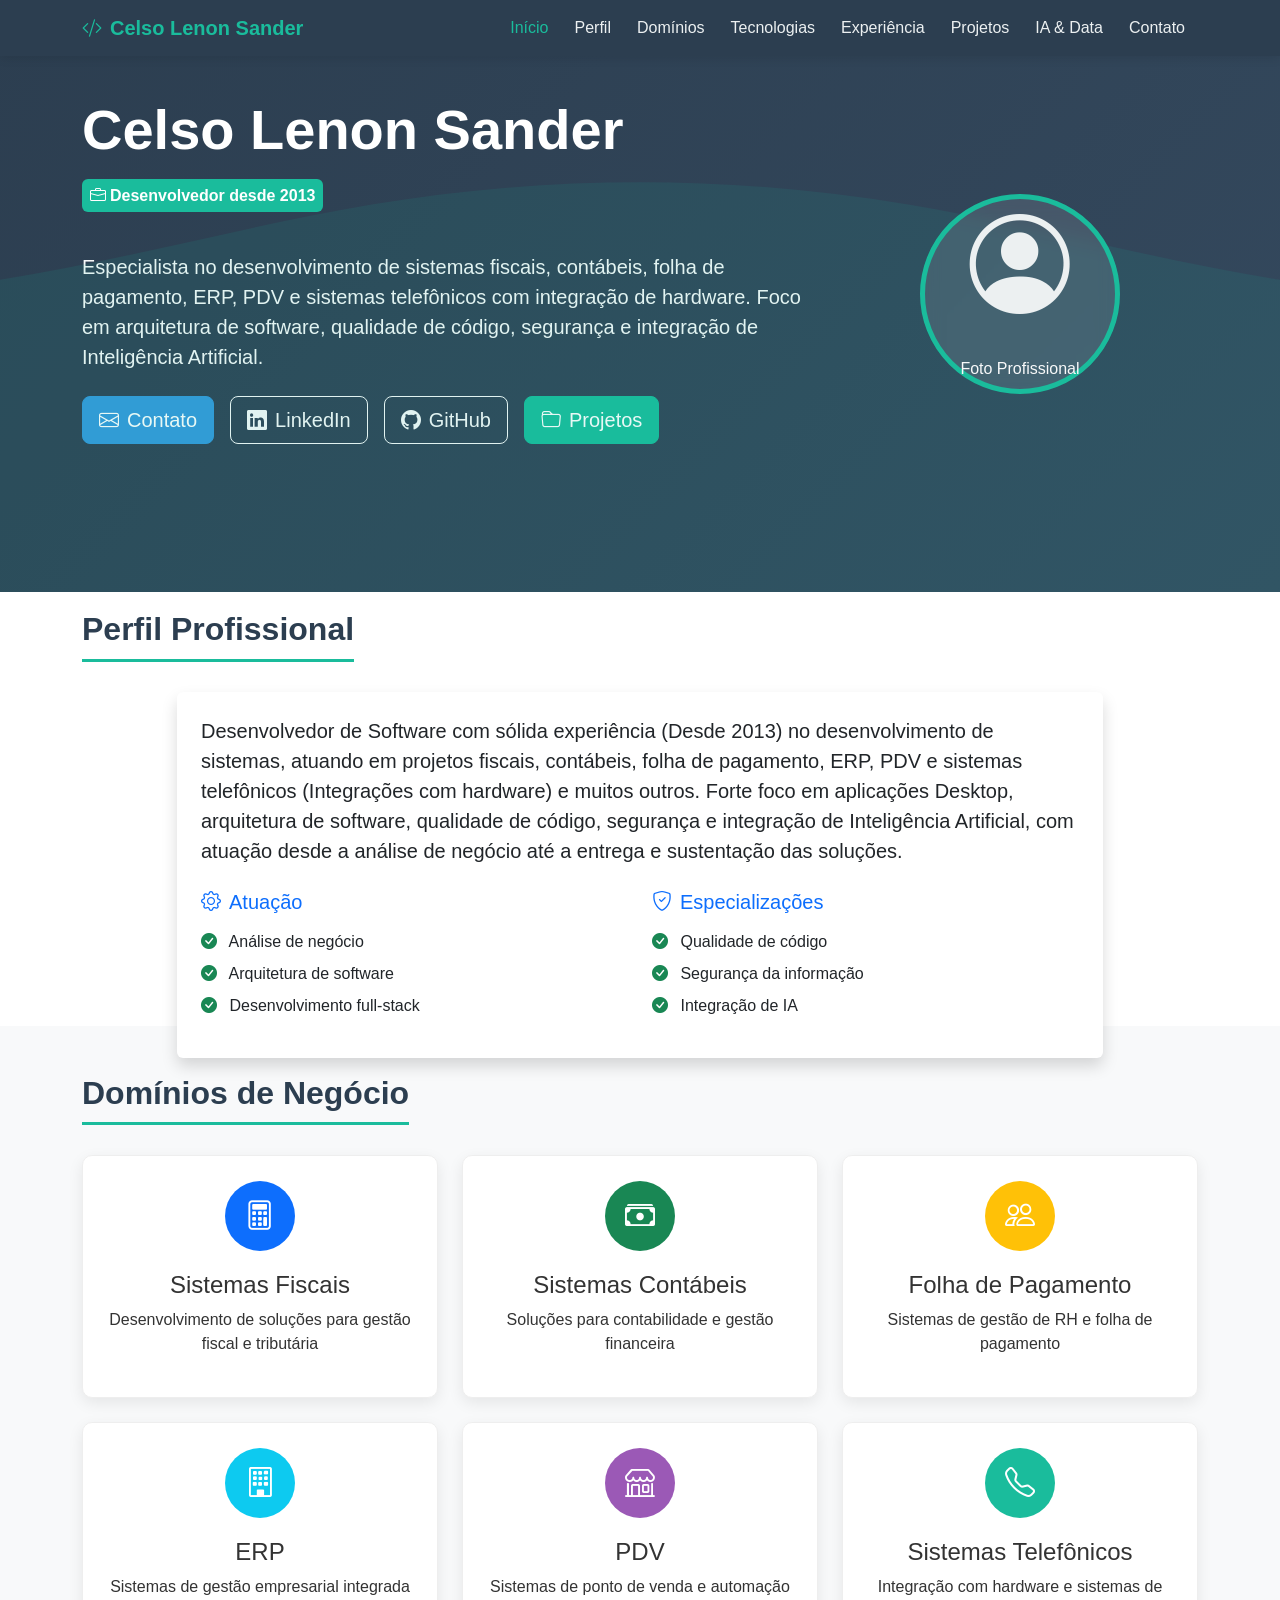
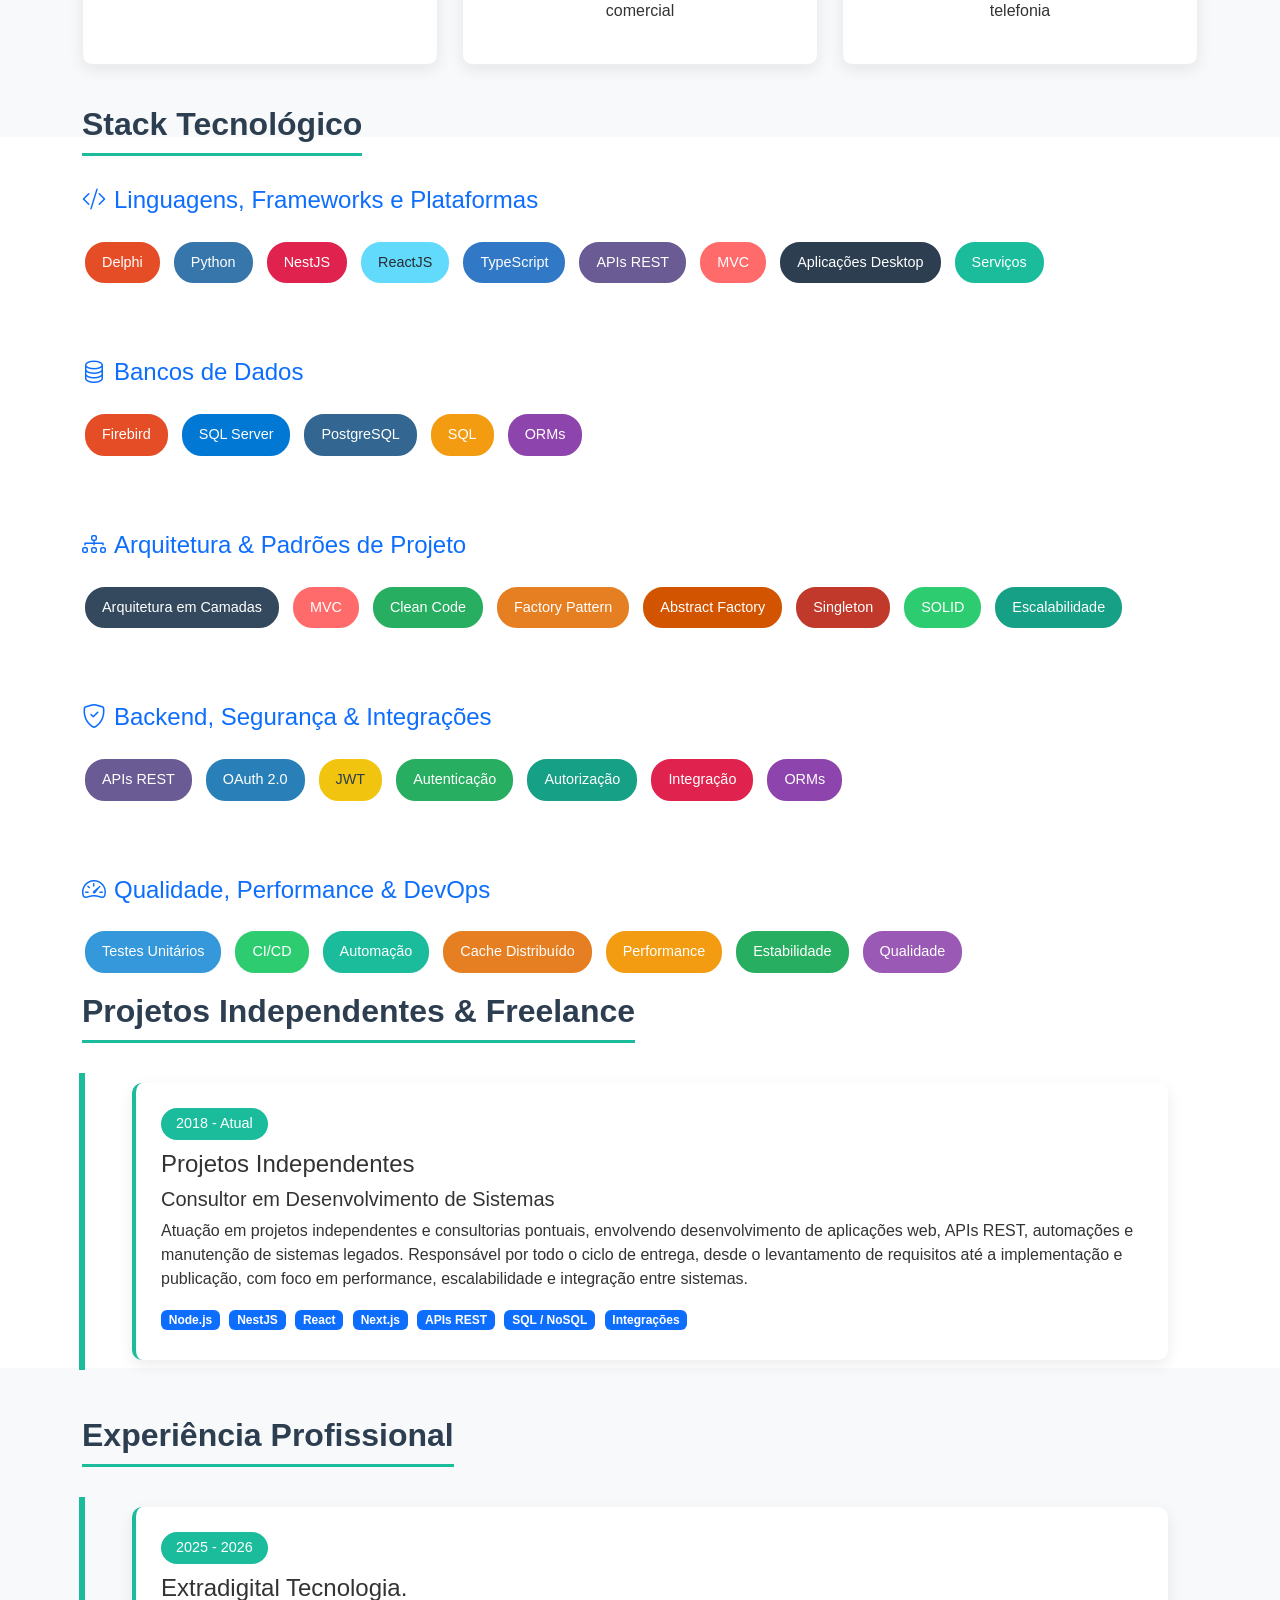
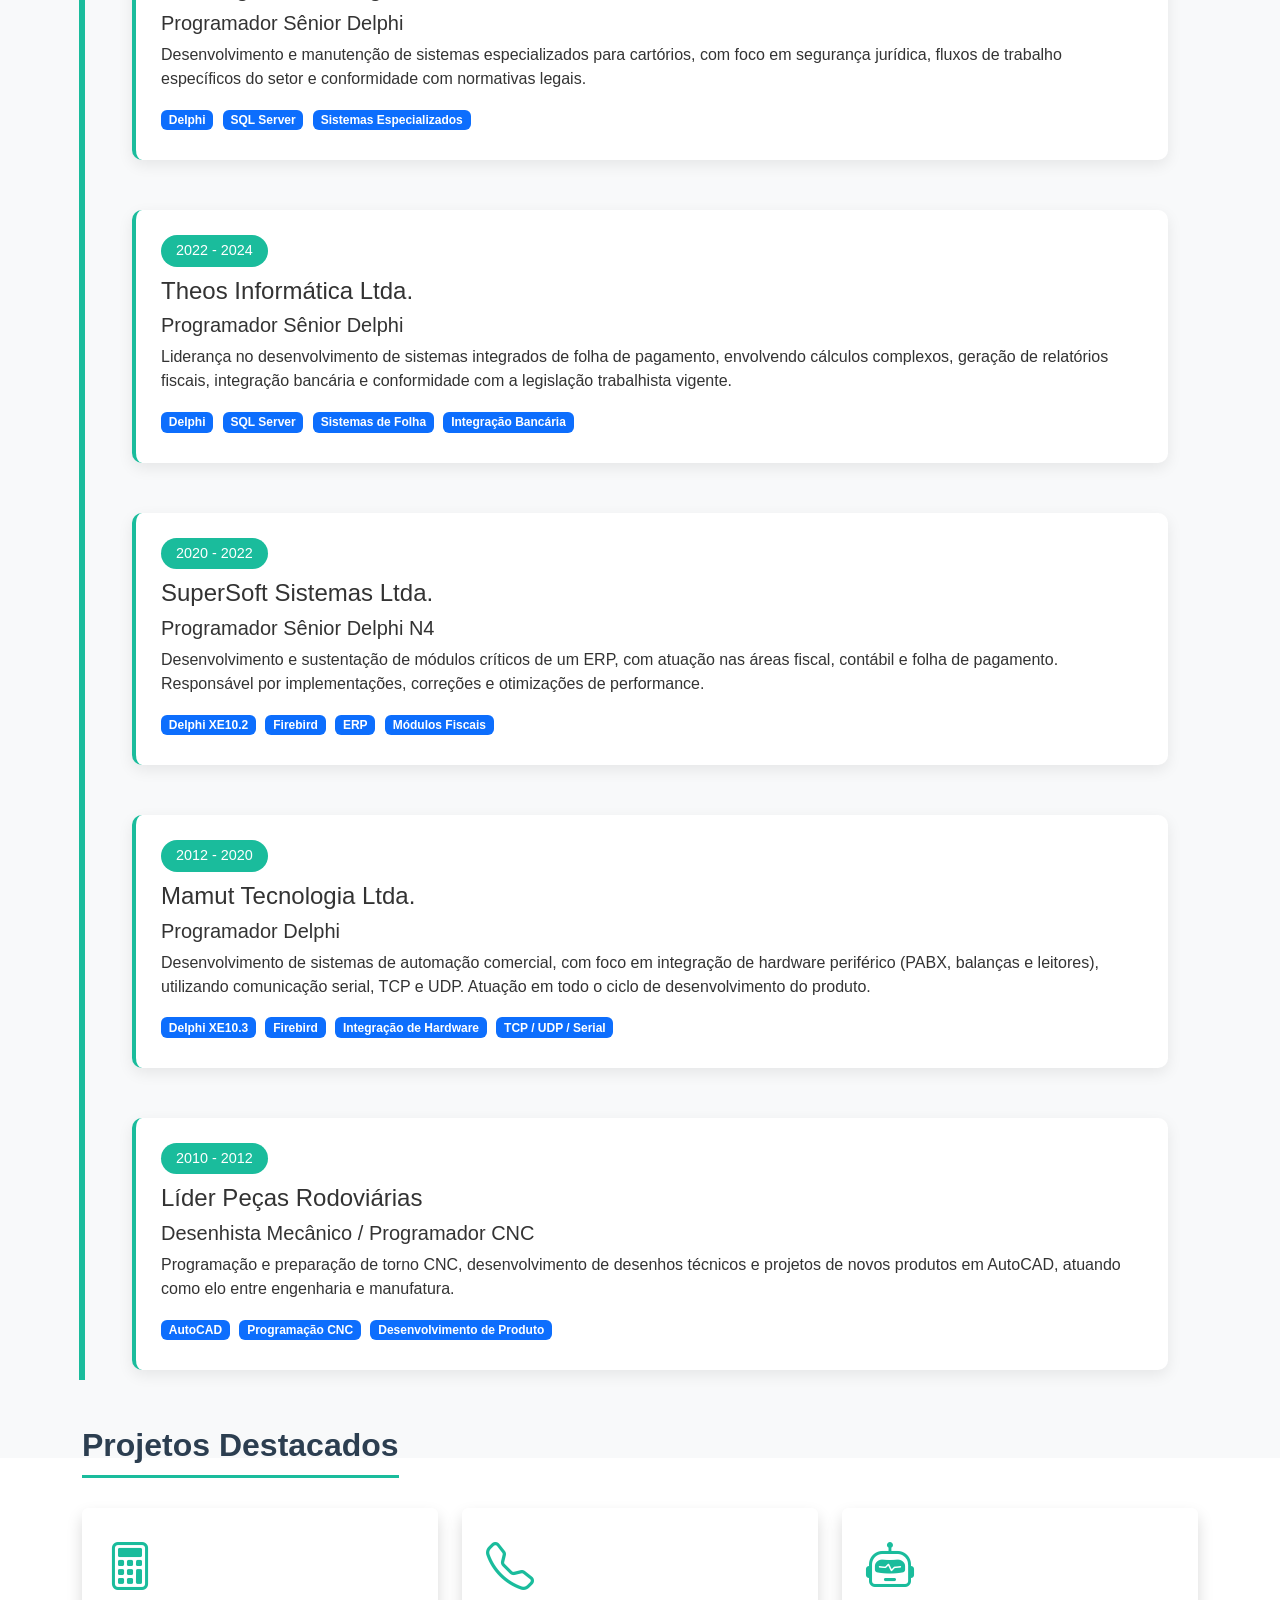
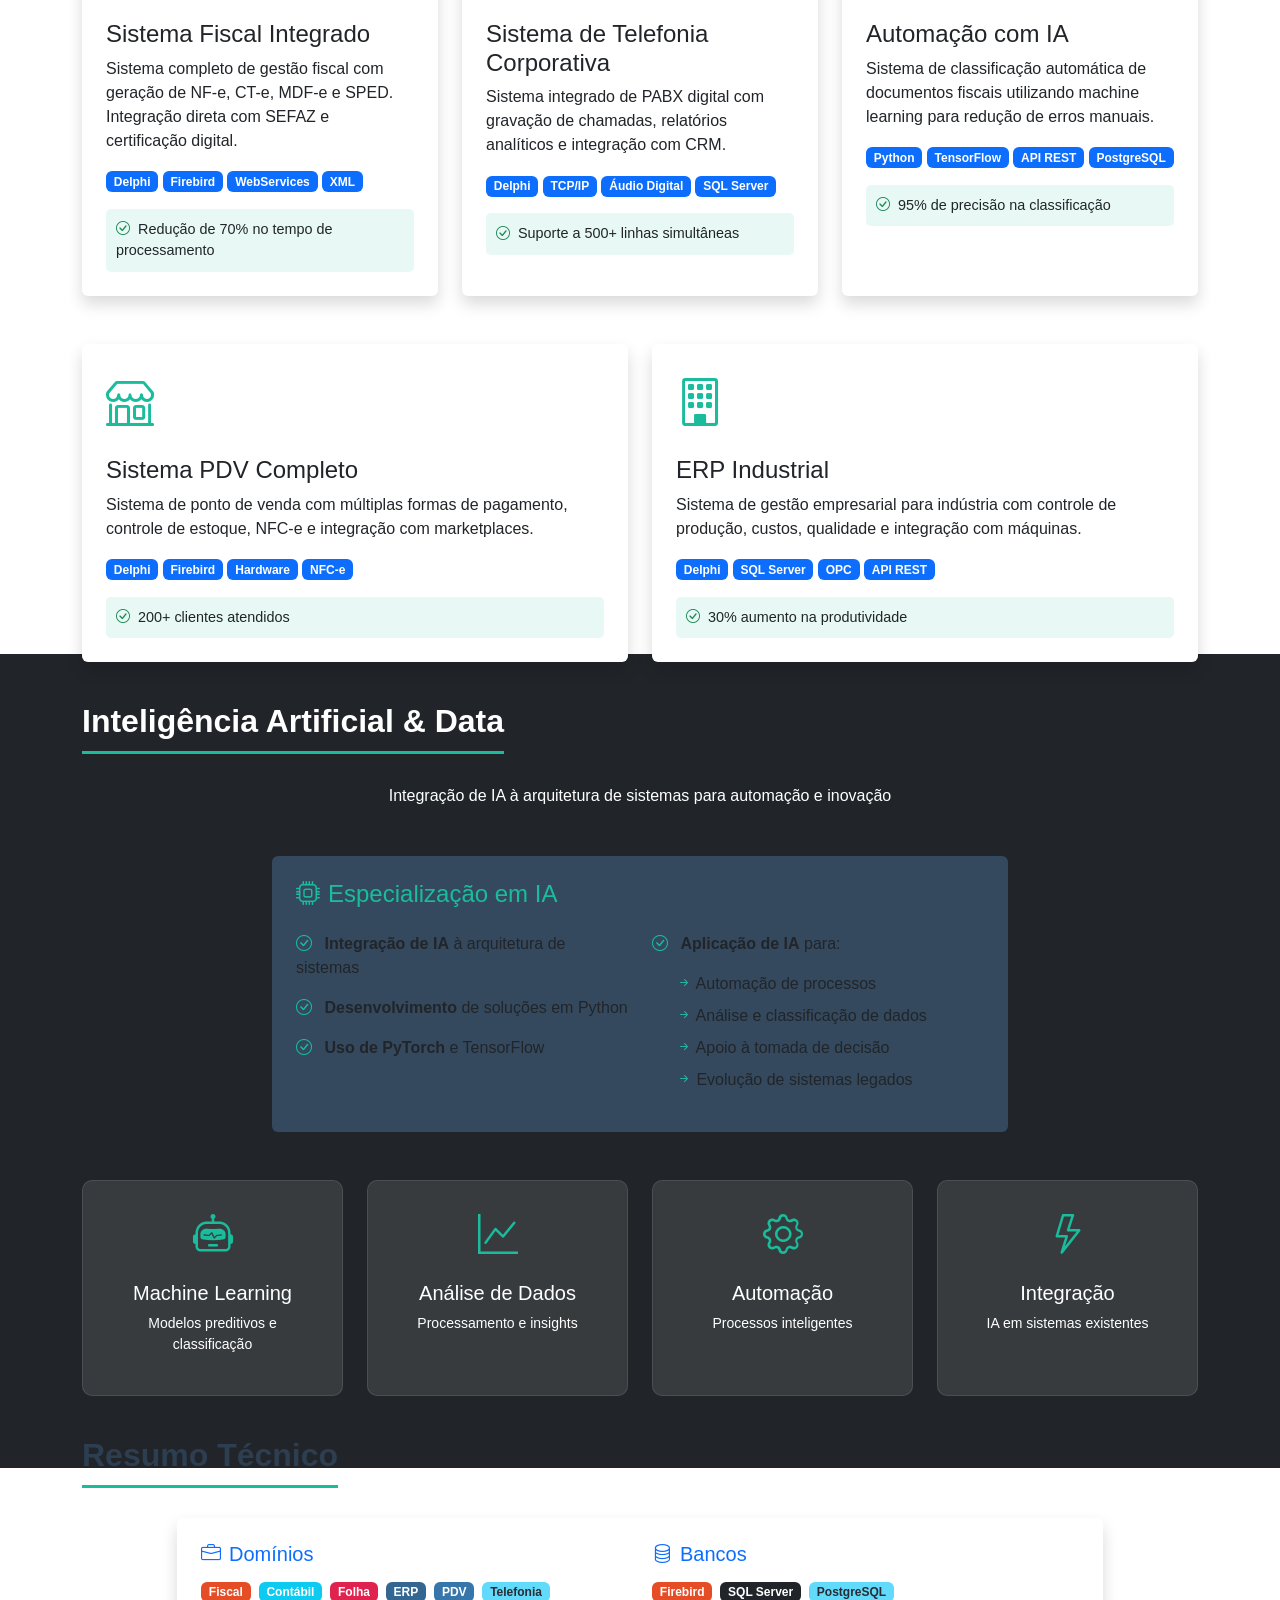
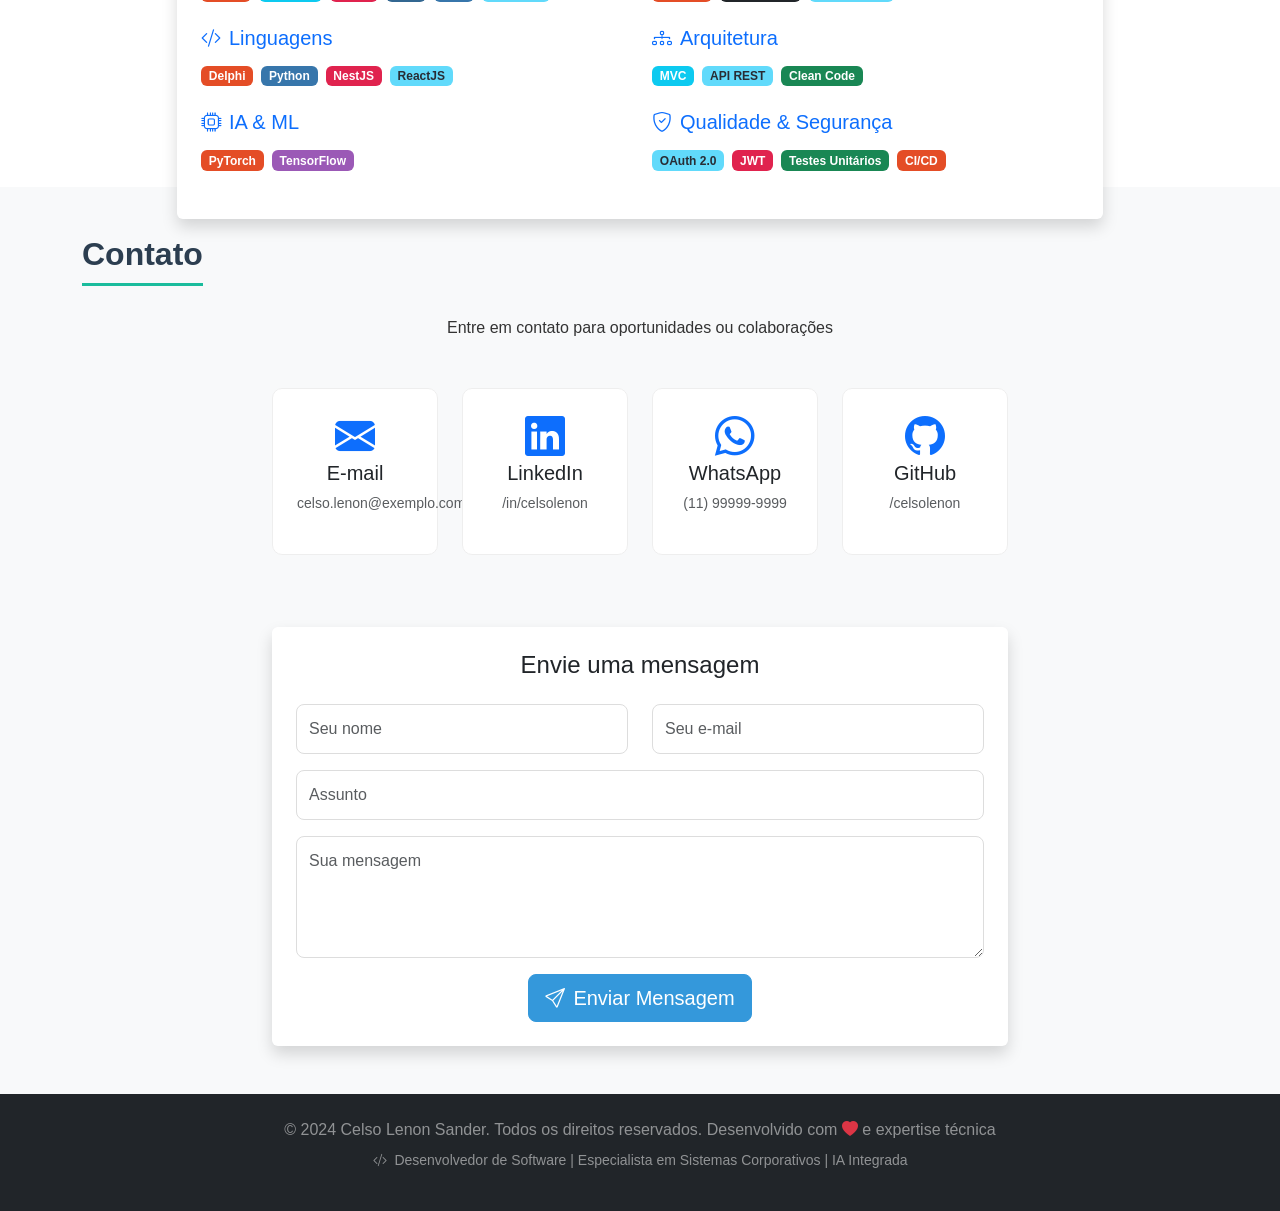
==== commit 90bdc297: "Ajustes visuais" ====
--- a/index.html
+++ b/index.html
@@ -73,7 +73,7 @@
                         software, qualidade de código, segurança e integração de Inteligência Artificial.
                     </p>
                     <div class="d-flex flex-wrap gap-3 mb-5">
-                        <a href="#contato" class="btn btn-primary btn-lg">
+                        <a href="#contactform" class="btn btn-primary btn-lg">
                             <i class="bi bi-envelope me-2"></i>Contato
                         </a>
                         <a href="https://linkedin.com" target="_blank" class="btn btn-outline-light btn-lg">
@@ -317,78 +317,164 @@
         </div>
     </section>
 
-    <!-- Seção Experiência -->
+<!-- ============================= -->
+<!-- Experiência: Projetos Independentes -->
+<!-- ============================= -->
+<section id="freelance" class="py-5">
+    <div class="container">
+        <h2 class="section-title">Projetos Independentes & Freelance</h2>
+
+        <div class="timeline">
+            <div class="timeline-item">
+                <div class="timeline-content">
+                    <div class="timeline-date">2018 - Atual</div>
+
+                    <h4>Projetos Independentes</h4>
+                    <h5>Consultor em Desenvolvimento de Sistemas</h5>
+
+                    <p>
+                        Atuação em projetos independentes e consultorias pontuais, envolvendo desenvolvimento
+                        de aplicações web, APIs REST, automações e manutenção de sistemas legados.
+                        Responsável por todo o ciclo de entrega, desde o levantamento de requisitos
+                        até a implementação e publicação, com foco em performance, escalabilidade
+                        e integração entre sistemas.
+                    </p>
+
+                    <div class="tech-tags">
+                        <span class="badge bg-primary">Node.js</span>
+                        <span class="badge bg-primary">NestJS</span>
+                        <span class="badge bg-primary">React</span>
+                        <span class="badge bg-primary">Next.js</span>
+                        <span class="badge bg-primary">APIs REST</span>
+                        <span class="badge bg-primary">SQL / NoSQL</span>
+                        <span class="badge bg-primary">Integrações</span>
+                    </div>
+                </div>
+            </div>
+        </div>
+    </div>
+</section>
+
+    <!-- ============================= -->
+    <!-- Experiência Profissional -->
+    <!-- ============================= -->
     <section id="experiencia" class="py-5 bg-light">
         <div class="container">
             <h2 class="section-title">Experiência Profissional</h2>
-            
+
             <div class="timeline">
-                <!-- Experiência 1 -->
+
                 <div class="timeline-item">
                     <div class="timeline-content">
-                        <div class="timeline-date">2021 - Presente</div>
-                        <h4>Tech Solutions Corporativas</h4>
-                        <h5>Arquiteto de Software Sênior</h5>
-                        <p>Liderança no desenvolvimento de ERP completo para indústria com foco em performance 
-                        e escalabilidade. Implementação de arquitetura em microsserviços e integração de IA.</p>
+                        <div class="timeline-date">2025 - 2026</div>
+
+                        <h4>Extradigital Tecnologia.</h4>
+                        <h5>Programador Sênior Delphi</h5>
+
+                        <p>
+                            Desenvolvimento e manutenção de sistemas especializados para cartórios,
+                            com foco em segurança jurídica, fluxos de trabalho específicos do setor
+                            e conformidade com normativas legais.
+                        </p>
+
                         <div class="tech-tags">
                             <span class="badge bg-primary">Delphi</span>
-                            <span class="badge bg-primary">NestJS</span>
-                            <span class="badge bg-primary">Python</span>
                             <span class="badge bg-primary">SQL Server</span>
-                            <span class="badge bg-primary">IA</span>
-                        </div>
-                    </div>
-                </div>
-                
-                <!-- Experiência 2 -->
+                            <span class="badge bg-primary">Sistemas Especializados</span>
+                        </div>
+                    </div>
+                </div>
+
                 <div class="timeline-item">
                     <div class="timeline-content">
-                        <div class="timeline-date">2018 - 2021</div>
-                        <h4>Sistemas Fiscais Integrados</h4>
-                        <h5>Desenvolvedor Sênior</h5>
-                        <p>Desenvolvimento de sistema fiscal completo com geração de documentos eletrônicos, 
-                        integração com SEFAZ e automatização de processos contábeis.</p>
+                        <div class="timeline-date">2022 - 2024</div>
+
+                        <h4>Theos Informática Ltda.</h4>
+                        <h5>Programador Sênior Delphi</h5>
+
+                        <p>
+                            Liderança no desenvolvimento de sistemas integrados de folha de pagamento,
+                            envolvendo cálculos complexos, geração de relatórios fiscais,
+                            integração bancária e conformidade com a legislação trabalhista vigente.
+                        </p>
+
                         <div class="tech-tags">
                             <span class="badge bg-primary">Delphi</span>
-                            <span class="badge bg-primary">Firebird</span>
-                            <span class="badge bg-primary">APIs REST</span>
-                            <span class="badge bg-primary">XML</span>
-                        </div>
-                    </div>
-                </div>
-                
-                <!-- Experiência 3 -->
+                            <span class="badge bg-primary">SQL Server</span>
+                            <span class="badge bg-primary">Sistemas de Folha</span>
+                            <span class="badge bg-primary">Integração Bancária</span>
+                        </div>
+                    </div>
+                </div>
+
                 <div class="timeline-item">
                     <div class="timeline-content">
-                        <div class="timeline-date">2016 - 2018</div>
-                        <h4>Contabilidade Digital</h4>
-                        <h5>Desenvolvedor Pleno</h5>
-                        <p>Desenvolvimento de sistema contábil com folha de pagamento integrada, 
-                        geração de relatórios fiscais e integração com bancos.</p>
+                        <div class="timeline-date">2020 - 2022</div>
+
+                        <h4>SuperSoft Sistemas Ltda.</h4>
+                        <h5>Programador Sênior Delphi N4</h5>
+
+                        <p>
+                            Desenvolvimento e sustentação de módulos críticos de um ERP,
+                            com atuação nas áreas fiscal, contábil e folha de pagamento.
+                            Responsável por implementações, correções e otimizações de performance.
+                        </p>
+
                         <div class="tech-tags">
-                            <span class="badge bg-primary">Delphi</span>
-                            <span class="badge bg-primary">PostgreSQL</span>
-                            <span class="badge bg-primary">WebServices</span>
-                        </div>
-                    </div>
-                </div>
-                
-                <!-- Experiência 4 -->
+                            <span class="badge bg-primary">Delphi XE10.2</span>
+                            <span class="badge bg-primary">Firebird</span>
+                            <span class="badge bg-primary">ERP</span>
+                            <span class="badge bg-primary">Módulos Fiscais</span>
+                        </div>
+                    </div>
+                </div>
+
                 <div class="timeline-item">
                     <div class="timeline-content">
-                        <div class="timeline-date">2013 - 2016</div>
-                        <h4>PDV Solutions</h4>
-                        <h5>Desenvolvedor Júnior/Pleno</h5>
-                        <p>Desenvolvimento de sistema PDV com integração de hardware (impressoras, 
-                        balanças, leitores) e módulos de automação comercial.</p>
+                        <div class="timeline-date">2012 - 2020</div>
+
+                        <h4>Mamut Tecnologia Ltda.</h4>
+                        <h5>Programador Delphi</h5>
+
+                        <p>
+                            Desenvolvimento de sistemas de automação comercial,
+                            com foco em integração de hardware periférico
+                            (PABX, balanças e leitores),
+                            utilizando comunicação serial, TCP e UDP.
+                            Atuação em todo o ciclo de desenvolvimento do produto.
+                        </p>
+
                         <div class="tech-tags">
-                            <span class="badge bg-primary">Delphi</span>
+                            <span class="badge bg-primary">Delphi XE10.3</span>
                             <span class="badge bg-primary">Firebird</span>
-                            <span class="badge bg-primary">Hardware</span>
-                        </div>
-                    </div>
-                </div>
+                            <span class="badge bg-primary">Integração de Hardware</span>
+                            <span class="badge bg-primary">TCP / UDP / Serial</span>
+                        </div>
+                    </div>
+                </div>
+
+                <div class="timeline-item">
+                    <div class="timeline-content">
+                        <div class="timeline-date">2010 - 2012</div>
+
+                        <h4>Líder Peças Rodoviárias</h4>
+                        <h5>Desenhista Mecânico / Programador CNC</h5>
+
+                        <p>
+                            Programação e preparação de torno CNC,
+                            desenvolvimento de desenhos técnicos e projetos
+                            de novos produtos em AutoCAD,
+                            atuando como elo entre engenharia e manufatura.
+                        </p>
+
+                        <div class="tech-tags">
+                            <span class="badge bg-primary">AutoCAD</span>
+                            <span class="badge bg-primary">Programação CNC</span>
+                            <span class="badge bg-primary">Desenvolvimento de Produto</span>
+                        </div>
+                    </div>
+                </div>
+
             </div>
         </div>
     </section>
@@ -515,7 +601,7 @@
                             <h4 class="card-title">ERP Industrial</h4>
                             <p class="card-text">
                                 Sistema de gestão empresarial para indústria com controle de produção, 
-                                custos, qualidade e integração com máquinas CNC.
+                                custos, qualidade e integração com máquinas.
                             </p>
                             <div class="mb-3">
                                 <span class="badge bg-primary">Delphi</span>
@@ -650,12 +736,12 @@
                                         <i class="bi bi-briefcase me-2"></i>Domínios
                                     </h5>
                                     <div class="d-flex flex-wrap gap-2 mb-4">
-                                        <span class="badge bg-light text-dark">Fiscal</span>
-                                        <span class="badge bg-light text-dark">Contábil</span>
-                                        <span class="badge bg-light text-dark">Folha</span>
-                                        <span class="badge bg-light text-dark">ERP</span>
-                                        <span class="badge bg-light text-dark">PDV</span>
-                                        <span class="badge bg-light text-dark">Telefonia</span>
+                                        <span class="badge bg-delphi">Fiscal</span>
+                                        <span class="badge bg-info">Contábil</span>
+                                        <span class="badge bg-nestjs">Folha</span>
+                                        <span class="badge bg-postgresql">ERP</span>
+                                        <span class="badge bg-python">PDV</span>
+                                        <span class="badge bg-react">Telefonia</span>
                                     </div>
                                     
                                     <h5 class="text-primary mb-3">
@@ -672,8 +758,8 @@
                                         <i class="bi bi-cpu me-2"></i>IA & ML
                                     </h5>
                                     <div class="d-flex flex-wrap gap-2 mb-4">
-                                        <span class="badge bg-light text-dark">PyTorch</span>
-                                        <span class="badge bg-light text-dark">TensorFlow</span>
+                                        <span class="badge bg-delphi">PyTorch</span>
+                                        <span class="badge bg-purple">TensorFlow</span>
                                     </div>
                                 </div>
                                 
@@ -682,28 +768,28 @@
                                         <i class="bi bi-database me-2"></i>Bancos
                                     </h5>
                                     <div class="d-flex flex-wrap gap-2 mb-4">
-                                        <span class="badge bg-firebird">Firebird</span>
-                                        <span class="badge bg-sqlserver">SQL Server</span>
-                                        <span class="badge bg-postgresql">PostgreSQL</span>
+                                        <span class="badge bg-delphi">Firebird</span>
+                                        <span class="badge bg-dark">SQL Server</span>
+                                        <span class="badge bg-react">PostgreSQL</span>
                                     </div>
                                     
                                     <h5 class="text-primary mb-3">
                                         <i class="bi bi-diagram-3 me-2"></i>Arquitetura
                                     </h5>
                                     <div class="d-flex flex-wrap gap-2 mb-4">
-                                        <span class="badge bg-light text-dark">MVC</span>
-                                        <span class="badge bg-light text-dark">API REST</span>
-                                        <span class="badge bg-light text-dark">Clean Code</span>
+                                        <span class="badge bg-info">MVC</span>
+                                        <span class="badge bg-react">API REST</span>
+                                        <span class="badge bg-success">Clean Code</span>
                                     </div>
                                     
                                     <h5 class="text-primary mb-3">
                                         <i class="bi bi-shield-check me-2"></i>Qualidade & Segurança
                                     </h5>
                                     <div class="d-flex flex-wrap gap-2">
-                                        <span class="badge bg-light text-dark">OAuth 2.0</span>
-                                        <span class="badge bg-light text-dark">JWT</span>
-                                        <span class="badge bg-light text-dark">Testes Unitários</span>
-                                        <span class="badge bg-light text-dark">CI/CD</span>
+                                        <span class="badge bg-react">OAuth 2.0</span>
+                                        <span class="badge bg-nestjs">JWT</span>
+                                        <span class="badge bg-success">Testes Unitários</span>
+                                        <span class="badge bg-delphi">CI/CD</span>
                                     </div>
                                 </div>
                             </div>
@@ -714,61 +800,61 @@
         </div>
     </section>
 
-    <!-- Seção Contato -->
-    <section id="contato" class="py-5 bg-light">
-        <div class="container">
-            <h2 class="section-title">Contato</h2>
-            <p class="text-center mb-5">Entre em contato para oportunidades ou colaborações</p>
-            
-            <div class="row">
-                <div class="col-lg-8 mx-auto">
-                    <div class="row text-center">
-                        <!-- Email -->
-                        <div class="col-md-3 mb-4">
-                            <a href="mailto:celso.lenon@exemplo.com" class="contact-link">
-                                <div class="contact-card p-4">
-                                    <i class="bi bi-envelope-fill display-6 mb-3 text-primary"></i>
-                                    <h5 class="text-dark">E-mail</h5>
-                                    <p class="small text-muted">celso.lenon@exemplo.com</p>
-                                </div>
-                            </a>
-                        </div>
-                        
-                        <!-- LinkedIn -->
-                        <div class="col-md-3 mb-4">
-                            <a href="https://linkedin.com/in/celsolenon" target="_blank" class="contact-link">
-                                <div class="contact-card p-4">
-                                    <i class="bi bi-linkedin display-6 mb-3 text-primary"></i>
-                                    <h5 class="text-dark">LinkedIn</h5>
-                                    <p class="small text-muted">/in/celsolenon</p>
-                                </div>
-                            </a>
-                        </div>
-                        
-                        <!-- WhatsApp -->
-                        <div class="col-md-3 mb-4">
-                            <a href="https://wa.me/5511999999999" target="_blank" class="contact-link">
-                                <div class="contact-card p-4">
-                                    <i class="bi bi-whatsapp display-6 mb-3 text-primary"></i>
-                                    <h5 class="text-dark">WhatsApp</h5>
-                                    <p class="small text-muted">(11) 99999-9999</p>
-                                </div>
-                            </a>
-                        </div>
-                        
-                        <!-- GitHub -->
-                        <div class="col-md-3 mb-4">
-                            <a href="https://github.com/celsolenon" target="_blank" class="contact-link">
-                                <div class="contact-card p-4">
-                                    <i class="bi bi-github display-6 mb-3 text-primary"></i>
-                                    <h5 class="text-dark">GitHub</h5>
-                                    <p class="small text-muted">/celsolenon</p>
-                                </div>
-                            </a>
-                        </div>
-                    </div>
-                </div>
-            </div>
+  <!-- Seção Contato -->
+<section id="contato" class="py-5 bg-light">
+    <div class="container">
+        <h2 class="section-title">Contato</h2>
+        <p class="text-center mb-5">Entre em contato para oportunidades ou colaborações</p>
+        
+        <div class="row">
+            <div class="col-lg-8 mx-auto">
+                <div class="row text-center">
+                    <!-- Email -->
+                    <div class="col-md-3 mb-4">
+                        <a href="#contactForm" class="contact-link">
+                            <div class="contact-card p-4">
+                                <i class="bi bi-envelope-fill display-6 mb-3 text-primary"></i>
+                                <h5 class="text-dark">E-mail</h5>
+                                <p class="small text-muted">celso.lenon@exemplo.com</p>
+                            </div>
+                        </a>
+                    </div>
+                    
+                    <!-- LinkedIn -->
+                    <div class="col-md-3 mb-4">
+                        <a href="https://linkedin.com/in/celsolenon" target="_blank" class="contact-link">
+                            <div class="contact-card p-4">
+                                <i class="bi bi-linkedin display-6 mb-3 text-primary"></i>
+                                <h5 class="text-dark">LinkedIn</h5>
+                                <p class="small text-muted">/in/celsolenon</p>
+                            </div>
+                        </a>
+                    </div>
+                    
+                    <!-- WhatsApp -->
+                    <div class="col-md-3 mb-4">
+                        <a href="https://wa.me/5511999999999" target="_blank" class="contact-link">
+                            <div class="contact-card p-4">
+                                <i class="bi bi-whatsapp display-6 mb-3 text-primary"></i>
+                                <h5 class="text-dark">WhatsApp</h5>
+                                <p class="small text-muted">(11) 99999-9999</p>
+                            </div>
+                        </a>
+                    </div>
+                    
+                    <!-- GitHub -->
+                    <div class="col-md-3 mb-4">
+                        <a href="https://github.com/celsolenon" target="_blank" class="contact-link">
+                            <div class="contact-card p-4">
+                                <i class="bi bi-github display-6 mb-3 text-primary"></i>
+                                <h5 class="text-dark">GitHub</h5>
+                                <p class="small text-muted">/celsolenon</p>
+                            </div>
+                        </a>
+                    </div>
+                </div>
+            </div>
+        </div>
             
             <!-- Formulário de Contato -->
             <div class="row mt-5">
--- a/css/style.css
+++ b/css/style.css
@@ -1,4 +1,4 @@
-/* Estilos Personalizados - Portfolio Celso Lenon Sander */
+
 
 :root {
     --primary-color: #2c3e50;
@@ -14,14 +14,14 @@
     --teal: #1abc9c;
 }
 
-/* Estilos Gerais */
+
 body {
     font-family: 'Segoe UI', Tahoma, Geneva, Verdana, sans-serif;
     color: var(--text-color);
     padding-top: 76px;
 }
 
-/* Navegação */
+
 .navbar {
     background-color: var(--primary-color) !important;
     transition: all 0.3s ease;
@@ -42,7 +42,7 @@
     color: var(--accent-color) !important;
 }
 
-/* Hero Section */
+
 .hero {
     background: linear-gradient(135deg, var(--primary-color) 0%, var(--dark-color) 100%);
     color: var(--white);
@@ -102,7 +102,7 @@
     font-size: 100px;
 }
 
-/* Seção Títulos */
+
 .section-title {
     color: var(--primary-color);
     border-bottom: 3px solid var(--accent-color);
@@ -112,7 +112,7 @@
     font-weight: 700;
 }
 
-/* Cards de Domínios */
+
 .domain-card {
     background: white;
     border-radius: 10px;
@@ -149,7 +149,7 @@
     background-color: var(--teal) !important;
 }
 
-/* Badges de Tecnologias */
+
 .tech-badge {
     padding: 8px 15px;
     border-radius: 20px;
@@ -160,7 +160,7 @@
     border: 2px solid transparent;
 }
 
-/* Cores específicas para badges */
+
 .tech-badge.delphi {
     background-color: #e44d26;
     color: white;
@@ -197,12 +197,140 @@
     border-color: #6b5b95;
 }
 
+.tech-badge.oauth {
+    background-color: #2980b9;  
+    color: white;
+    border-color: #2980b9;
+}
+
+.tech-badge.jwt {
+    background-color: #f1c40f;  
+    color: #2c3e50;
+    border-color: #f1c40f;
+}
+
+.tech-badge.auth {
+    background-color: #27ae60;  
+    color: white;
+    border-color: #27ae60;
+}
+
+.tech-badge.authorization {
+    background-color: #16a085;  
+    color: white;
+    border-color: #16a085;
+}
+
+.tech-badge.integration {
+    background-color: #e0234e;  
+    color: white;
+    border-color: #e0234e;
+}
+
+.tech-badge.unittest {
+    background-color: #3498db;   
+    color: white;
+    border-color: #3498db;
+}
+
+.tech-badge.cicd {
+    background-color: #2ecc71;   
+    color: white;
+    border-color: #2ecc71;
+}
+
+.tech-badge.automation {
+    background-color: #1abc9c;   
+    color: white;
+    border-color: #1abc9c;
+}
+
+.tech-badge.cache {
+    background-color: #e67e22;   
+    color: white;
+    border-color: #e67e22;
+}
+
+.tech-badge.performance {
+    background-color: #f39c12;   
+    color: white;
+    border-color: #f39c12;
+}
+
+.tech-badge.stability {
+    background-color: #27ae60;   
+    color: white;
+    border-color: #27ae60;
+}
+
+.tech-badge.quality {
+    background-color: #9b59b6;   
+    color: white;
+    border-color: #9b59b6;
+}
+
+
+.tech-badge.architecture {
+    background-color: #34495e;   
+    color: white;
+    border-color: #34495e;
+}
+
+.tech-badge.cleancode {
+    background-color: #27ae60;   
+    color: white;
+    border-color: #27ae60;
+}
+
+.tech-badge.factory {
+    background-color: #e67e22;   
+    color: white;
+    border-color: #e67e22;
+}
+
+.tech-badge.abstract {
+    background-color: #d35400;   
+    color: white;
+    border-color: #d35400;
+}
+
+.tech-badge.singleton {
+    background-color: #c0392b;   
+    color: white;
+    border-color: #c0392b;
+}
+
+.tech-badge.solid {
+    background-color: #2ecc71;   
+    color: white;
+    border-color: #2ecc71;
+}
+
+.tech-badge.scalable {
+    background-color: #16a085;   
+    color: white;
+    border-color: #16a085;
+}
+
+
 .tech-badge.mvc {
     background-color: #ff6b6b;
     color: white;
     border-color: #ff6b6b;
 }
 
+.tech-badge.desktop {
+    background-color: #2c3e50;   
+    color: white;
+    border-color: #2c3e50;
+}
+
+.tech-badge.services {
+    background-color: #1abc9c;
+    color: white;
+    border-color: #1abc9c;
+}
+
 .tech-badge.firebird {
     background-color: #e44d26;
     color: white;
@@ -221,7 +349,19 @@
     border-color: #336791;
 }
 
-/* Timeline */
+.tech-badge.sql {
+    background-color: #f39c12;  
+    color: white;
+    border-color: #f39c12;
+}
+
+.tech-badge.orm {
+    background-color: #8e44ad;  
+    color: white;
+    border-color: #8e44ad;
+}
+
+
 .timeline {
     position: relative;
     max-width: 1200px;
@@ -279,7 +419,7 @@
     margin-bottom: 5px;
 }
 
-/* Cards de Projetos */
+
 .project-card {
     transition: all 0.3s ease;
     height: 100%;
@@ -303,7 +443,7 @@
     margin-top: 15px;
 }
 
-/* Seção IA */
+
 .bg-dark-2 {
     background-color: var(--bg-dark-2) !important;
 }
@@ -326,7 +466,7 @@
     color: var(--accent-color);
 }
 
-/* Badges específicos */
+
 .bg-delphi {
     background-color: #e44d26 !important;
     color: white !important;
@@ -362,7 +502,7 @@
     color: white !important;
 }
 
-/* Contato */
+
 .contact-card {
     background: white;
     border-radius: 10px;
@@ -386,7 +526,7 @@
     color: inherit;
 }
 
-/* Formulário */
+
 .form-control {
     border: 1px solid #ddd;
     padding: 12px;
@@ -398,7 +538,7 @@
     box-shadow: 0 0 0 0.2rem rgba(26, 188, 156, 0.25);
 }
 
-/* Responsividade */
+
 @media (max-width: 768px) {
     .hero {
         padding: 80px 0;
@@ -422,7 +562,7 @@
     }
 }
 
-/* Animações */
+
 html {
     scroll-behavior: smooth;
 }
@@ -432,13 +572,13 @@
     margin-top: -80px;
 }
 
-/* Animações ao scroll */
+
 .animate__animated {
     animation-duration: 1s;
     animation-fill-mode: both;
 }
 
-/* Botões */
+
 .btn-primary {
     background-color: var(--secondary-color);
     border-color: var(--secondary-color);
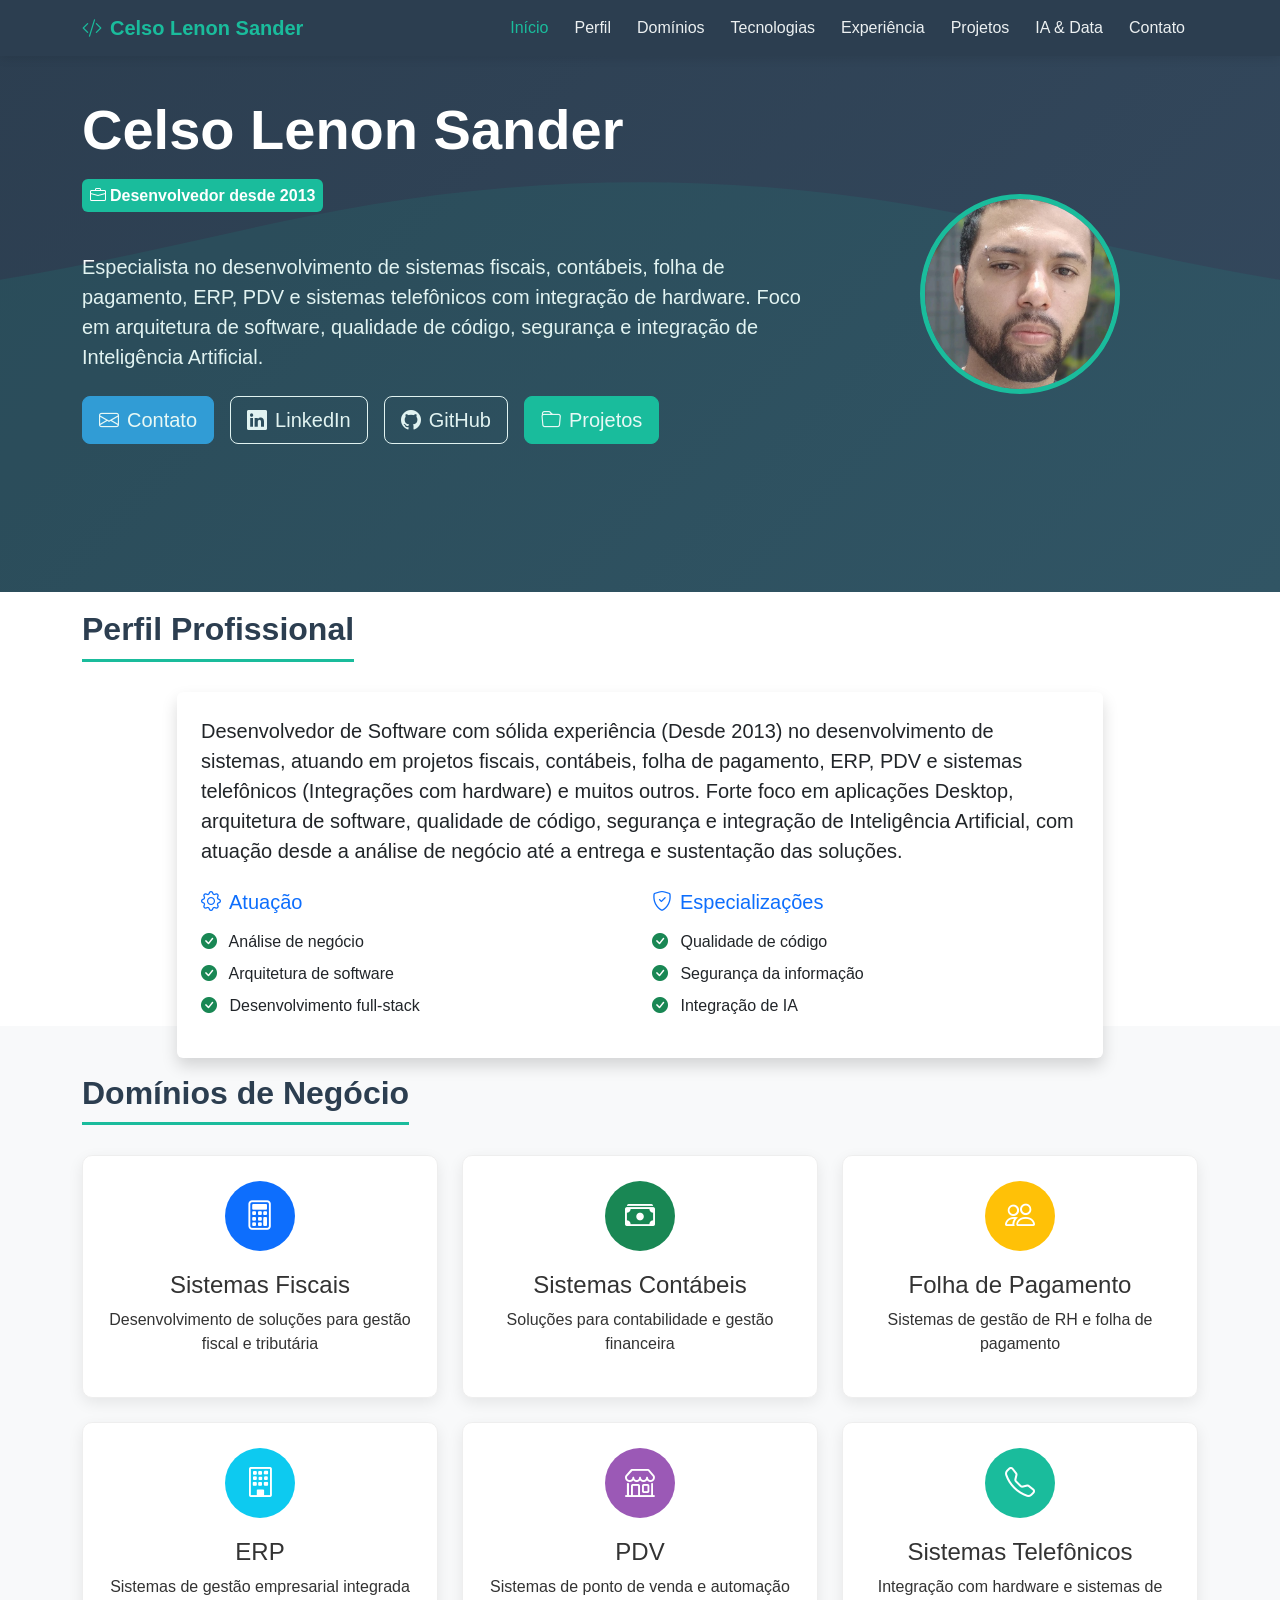
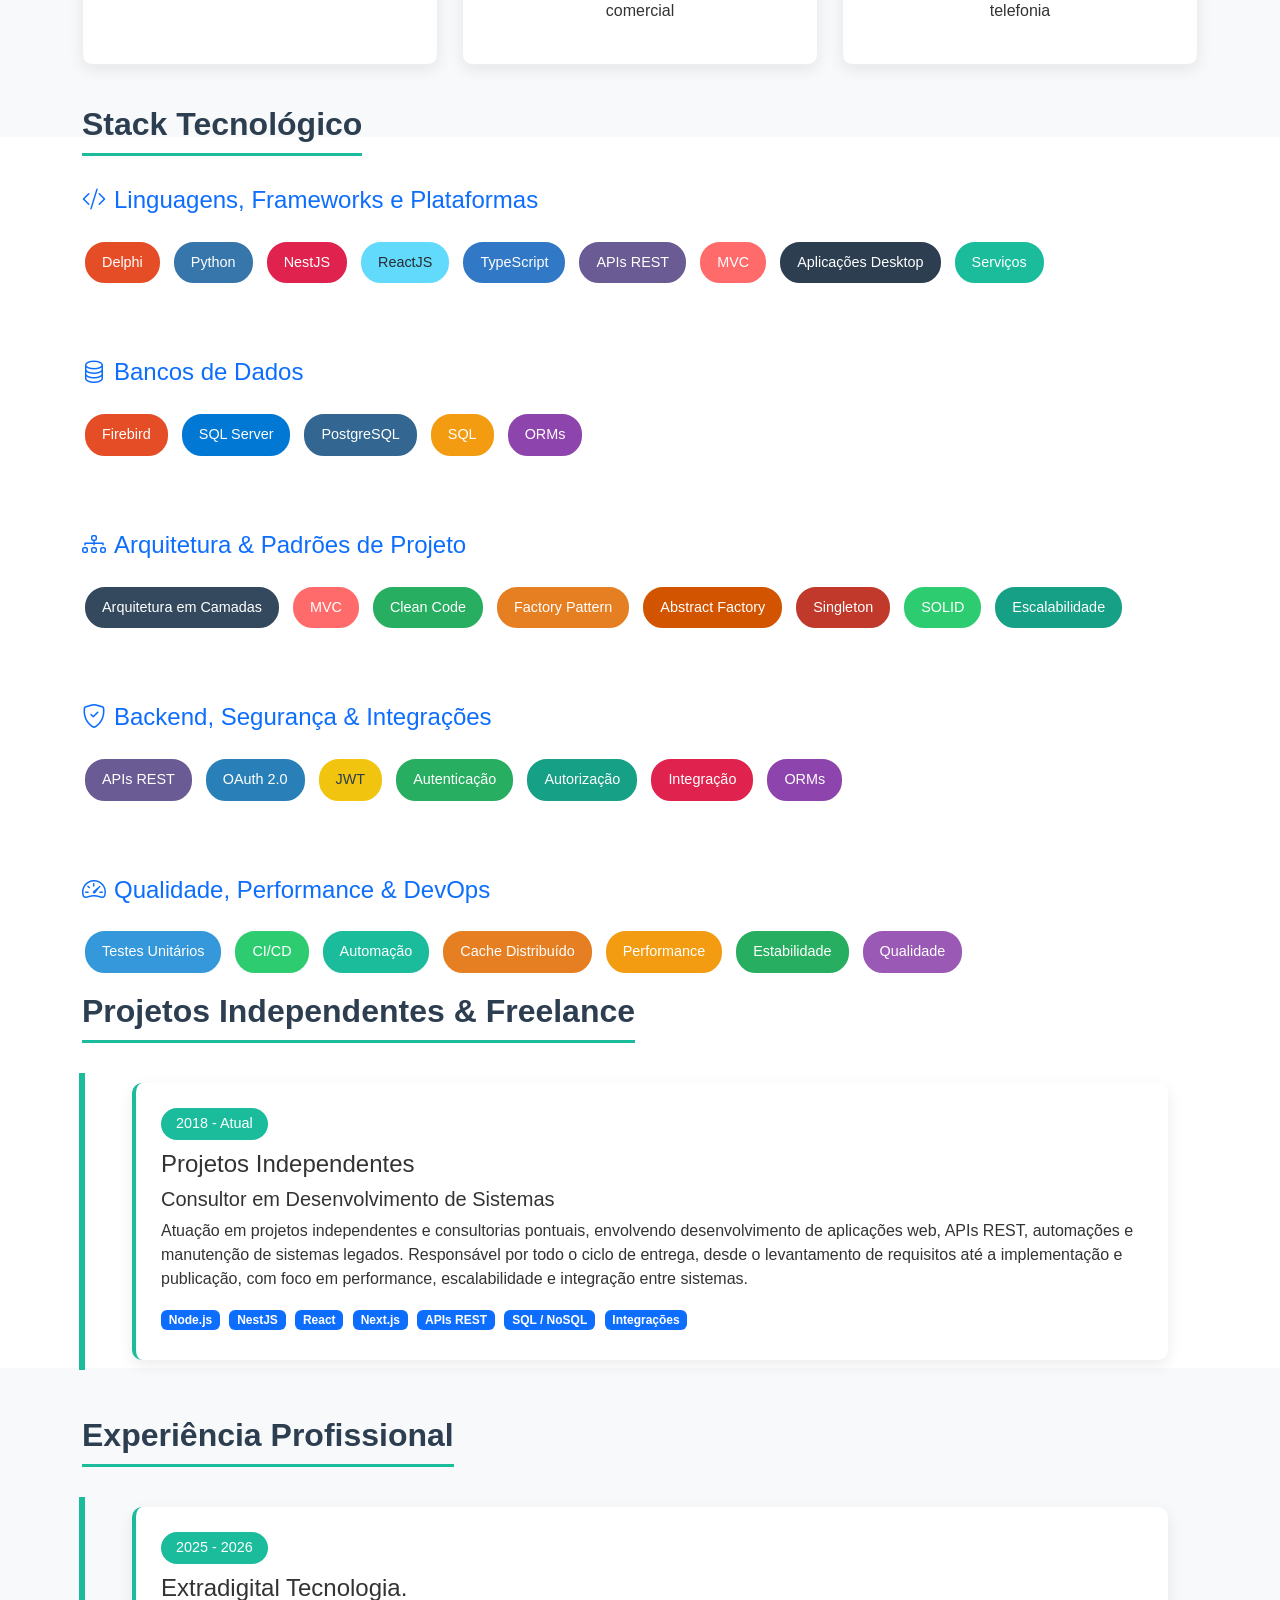
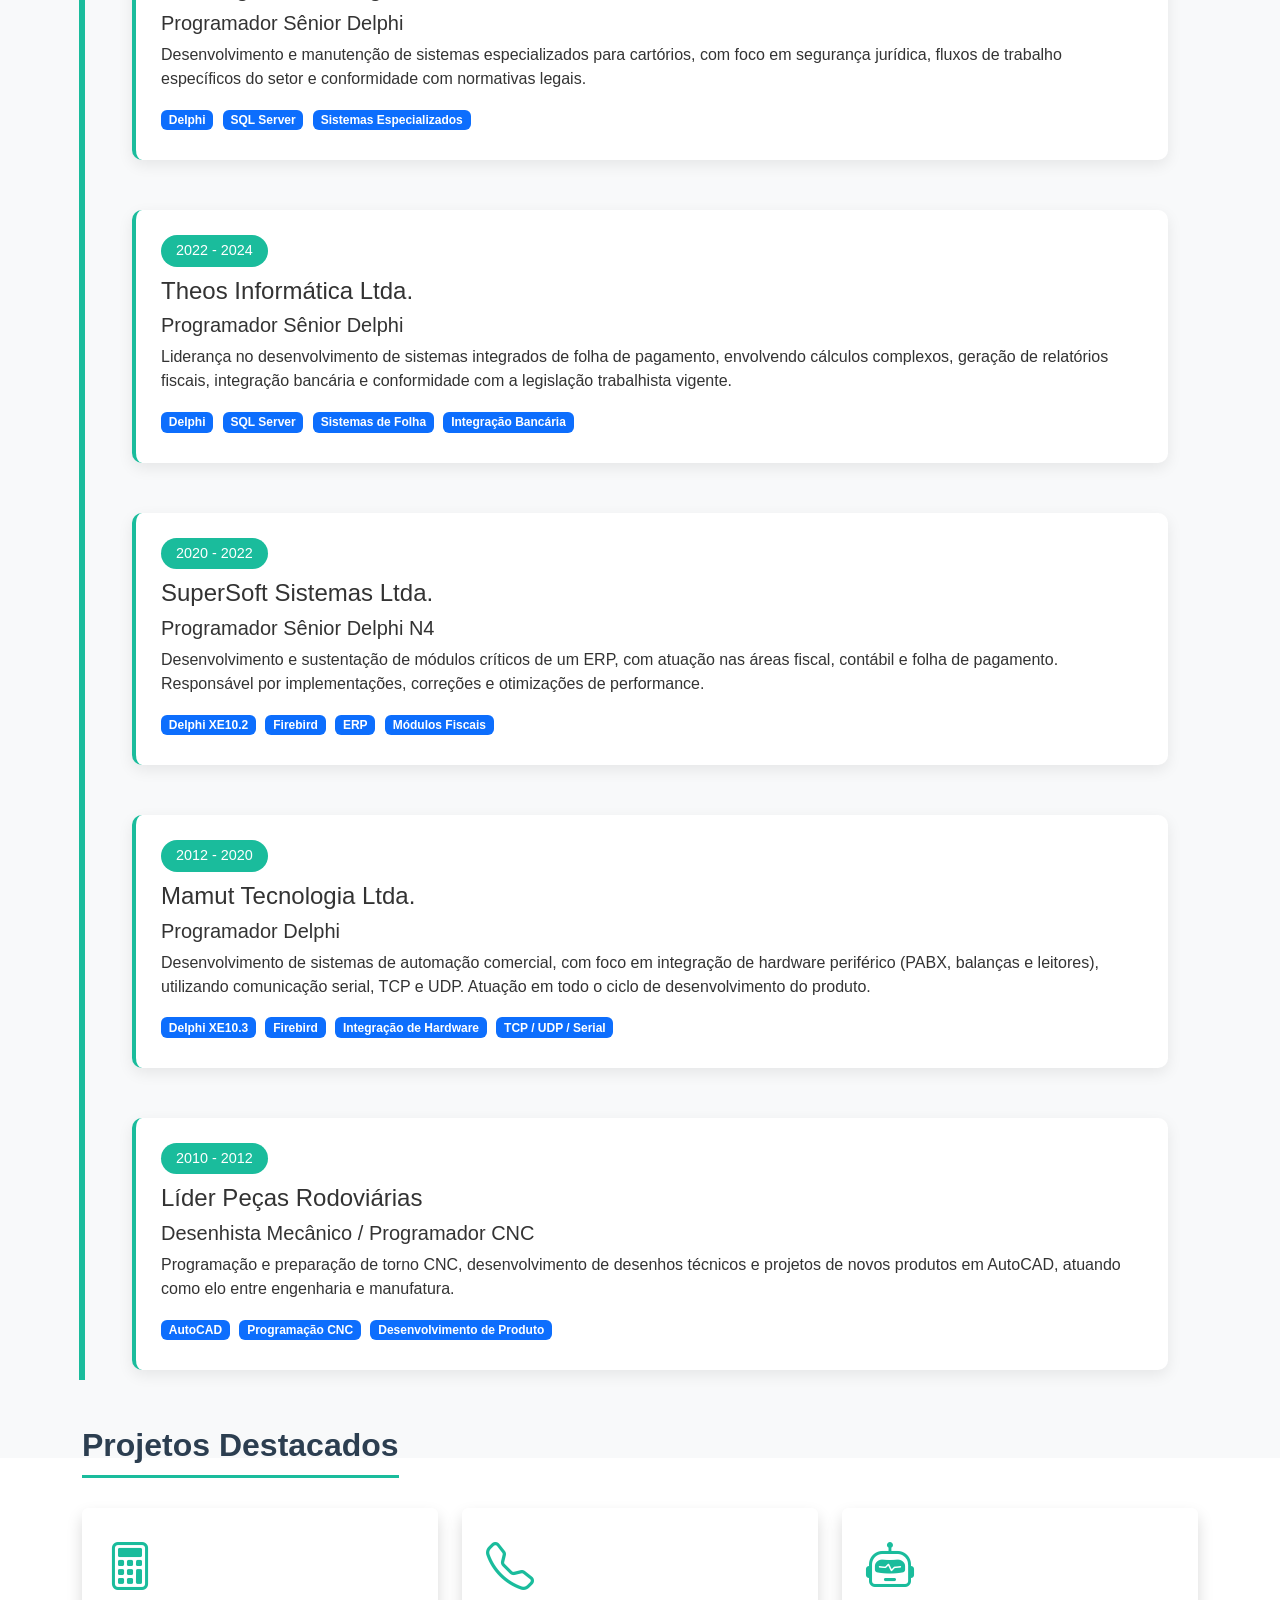
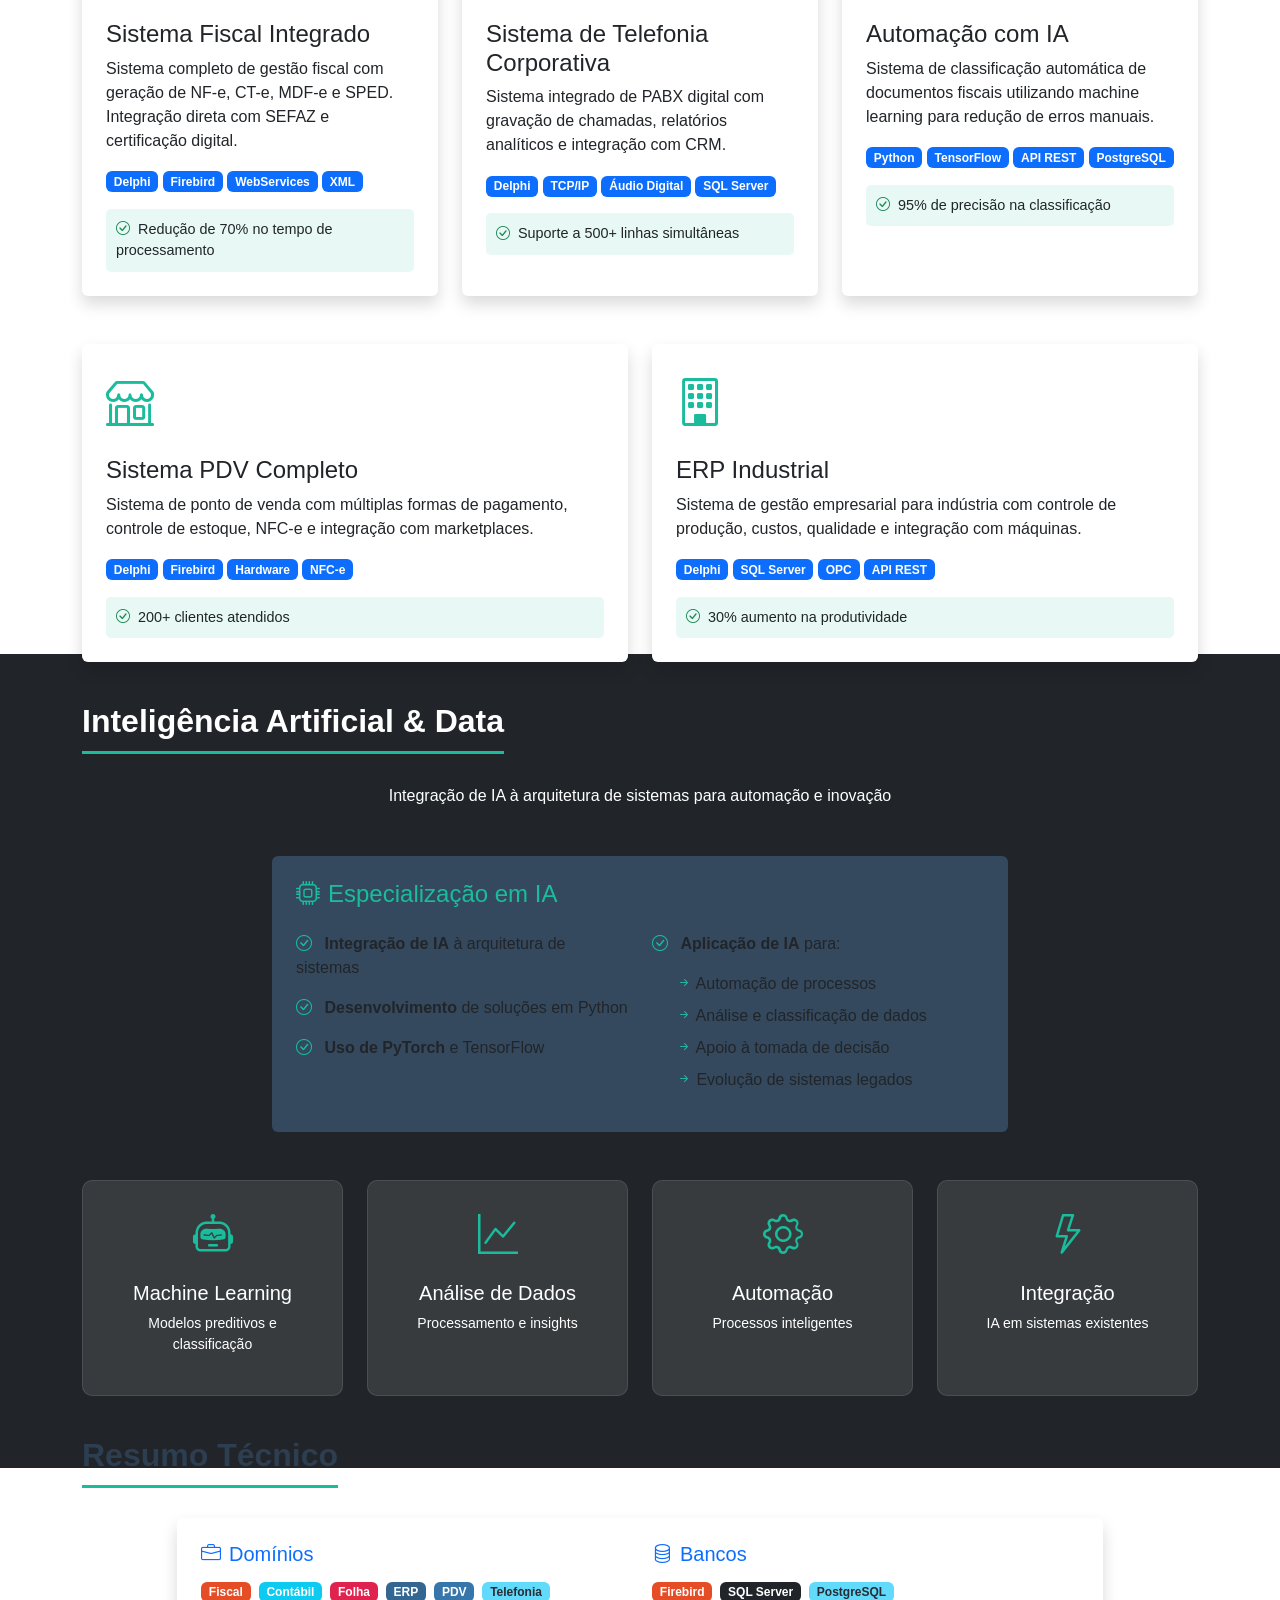
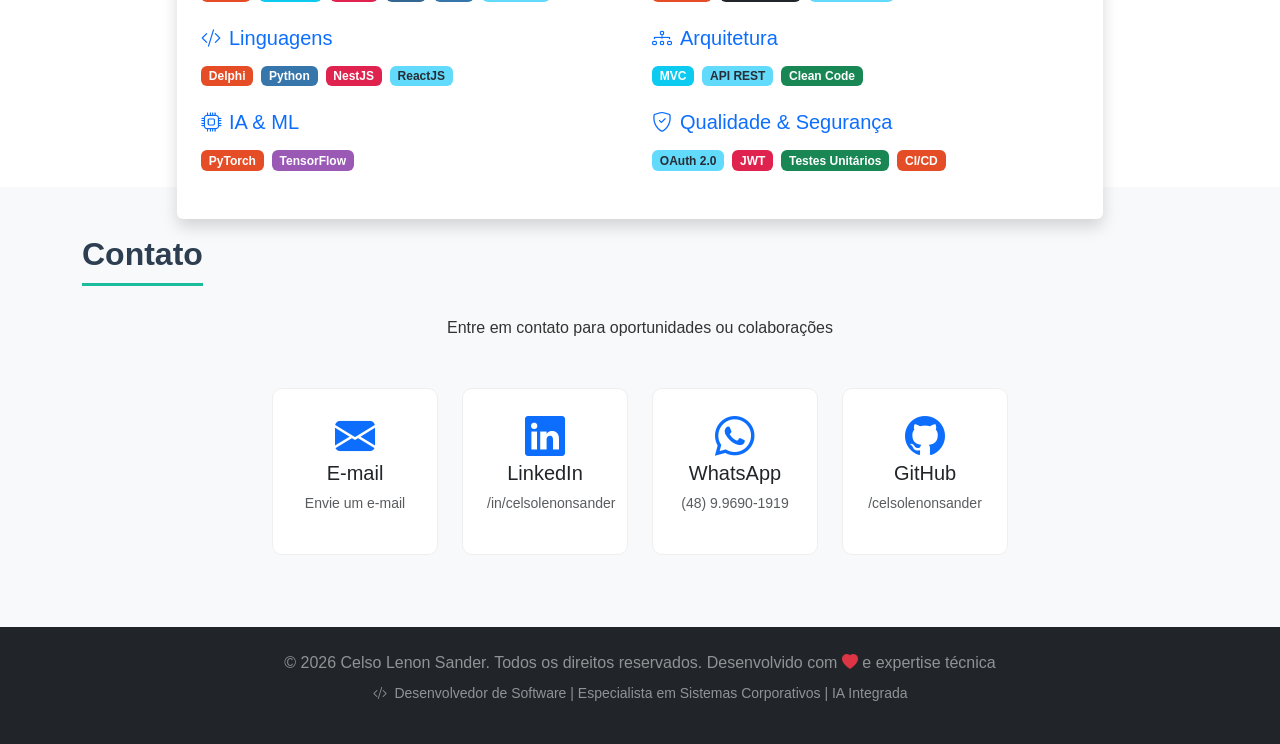
==== commit 6e45c4a4: "AJuste contato" ====
--- a/index.html
+++ b/index.html
@@ -73,13 +73,13 @@
                         software, qualidade de código, segurança e integração de Inteligência Artificial.
                     </p>
                     <div class="d-flex flex-wrap gap-3 mb-5">
-                        <a href="#contactform" class="btn btn-primary btn-lg">
+                        <a href="mailto:celsolsander@gmail.com?subject=Contato%20pelo%20site&body=Olá%20Celso,%20vim%20pelo%20seu%20portfólio." class="btn btn-primary btn-lg">
                             <i class="bi bi-envelope me-2"></i>Contato
                         </a>
-                        <a href="https://linkedin.com" target="_blank" class="btn btn-outline-light btn-lg">
+                        <a href="https://linkedin.com/in/celsolenonsander" target="_blank" class="btn btn-outline-light btn-lg">
                             <i class="bi bi-linkedin me-2"></i>LinkedIn
                         </a>
-                        <a href="https://github.com" target="_blank" class="btn btn-outline-light btn-lg">
+                        <a href="https://github.com/celsolenonsander/" target="_blank" class="btn btn-outline-light btn-lg">
                             <i class="bi bi-github me-2"></i>GitHub
                         </a>
                         <a href="#projetos" class="btn btn-accent btn-lg">
@@ -87,12 +87,13 @@
                         </a>
                     </div>
                 </div>
-                <div class="col-lg-4 text-center">
-                    <div class="profile-img-placeholder">
-                        <i class="bi bi-person-circle"></i>
-                        <p class="mt-3 text-light">Foto Profissional</p>
-                    </div>
-                </div>
+<div class="col-lg-4 text-center">
+    <div class="profile-img-placeholder">
+        <img src="img/eu.png" alt="Celso Lenon Sander" class="profile-img">
+        <!-- <p class="mt-3 text-light">Foto Profissional</p> -->
+    </div>
+</div>
+
             </div>
         </div>
     </section>
@@ -811,79 +812,46 @@
                 <div class="row text-center">
                     <!-- Email -->
                     <div class="col-md-3 mb-4">
-                        <a href="#contactForm" class="contact-link">
+                        <a href="mailto:celsolsander@gmail.com?subject=Contato%20pelo%20site&body=Olá%20Celso,%20vim%20pelo%20seu%20portfólio." class="contact-link">
                             <div class="contact-card p-4">
                                 <i class="bi bi-envelope-fill display-6 mb-3 text-primary"></i>
                                 <h5 class="text-dark">E-mail</h5>
-                                <p class="small text-muted">celso.lenon@exemplo.com</p>
+                                <p class="small text-muted">Envie um e-mail</p>
                             </div>
                         </a>
                     </div>
                     
                     <!-- LinkedIn -->
                     <div class="col-md-3 mb-4">
-                        <a href="https://linkedin.com/in/celsolenon" target="_blank" class="contact-link">
+                        <a href="https://linkedin.com/in/celsolenonsander" target="_blank" class="contact-link">
                             <div class="contact-card p-4">
                                 <i class="bi bi-linkedin display-6 mb-3 text-primary"></i>
                                 <h5 class="text-dark">LinkedIn</h5>
-                                <p class="small text-muted">/in/celsolenon</p>
+                                <p class="small text-muted">/in/celsolenonsander</p>
                             </div>
                         </a>
                     </div>
                     
                     <!-- WhatsApp -->
                     <div class="col-md-3 mb-4">
-                        <a href="https://wa.me/5511999999999" target="_blank" class="contact-link">
+                        <a href="https://wa.me/5548996901919?text=Olá%20Celso,%20vim%20pelo%20seu%20portfólio!" target="_blank" class="contact-link">
                             <div class="contact-card p-4">
                                 <i class="bi bi-whatsapp display-6 mb-3 text-primary"></i>
                                 <h5 class="text-dark">WhatsApp</h5>
-                                <p class="small text-muted">(11) 99999-9999</p>
+                                <p class="small text-muted">(48) 9.9690-1919</p>
                             </div>
                         </a>
                     </div>
                     
                     <!-- GitHub -->
                     <div class="col-md-3 mb-4">
-                        <a href="https://github.com/celsolenon" target="_blank" class="contact-link">
+                        <a href="https://github.com/celsolenonsander/" target="_blank" class="contact-link">
                             <div class="contact-card p-4">
                                 <i class="bi bi-github display-6 mb-3 text-primary"></i>
                                 <h5 class="text-dark">GitHub</h5>
-                                <p class="small text-muted">/celsolenon</p>
+                                <p class="small text-muted">/celsolenonsander</p>
                             </div>
                         </a>
-                    </div>
-                </div>
-            </div>
-        </div>
-            
-            <!-- Formulário de Contato -->
-            <div class="row mt-5">
-                <div class="col-lg-8 mx-auto">
-                    <div class="card border-0 shadow">
-                        <div class="card-body p-4">
-                            <h4 class="text-center mb-4">Envie uma mensagem</h4>
-                            <form id="contactForm">
-                                <div class="row">
-                                    <div class="col-md-6 mb-3">
-                                        <input type="text" class="form-control" placeholder="Seu nome" required>
-                                    </div>
-                                    <div class="col-md-6 mb-3">
-                                        <input type="email" class="form-control" placeholder="Seu e-mail" required>
-                                    </div>
-                                </div>
-                                <div class="mb-3">
-                                    <input type="text" class="form-control" placeholder="Assunto" required>
-                                </div>
-                                <div class="mb-3">
-                                    <textarea class="form-control" rows="4" placeholder="Sua mensagem" required></textarea>
-                                </div>
-                                <div class="text-center">
-                                    <button type="submit" class="btn btn-primary btn-lg">
-                                        <i class="bi bi-send me-2"></i>Enviar Mensagem
-                                    </button>
-                                </div>
-                            </form>
-                        </div>
                     </div>
                 </div>
             </div>
@@ -894,7 +862,7 @@
     <footer class="py-4 bg-dark text-white-50 text-center">
         <div class="container">
             <p class="mb-0">
-                &copy; 2024 Celso Lenon Sander. Todos os direitos reservados.
+                &copy; 2026 Celso Lenon Sander. Todos os direitos reservados.
                 <span class="d-block d-md-inline">
                     Desenvolvido com <i class="bi bi-heart-fill text-danger"></i> e expertise técnica
                 </span>
--- a/css/style.css
+++ b/css/style.css
@@ -61,6 +61,7 @@
     bottom: 0;
     background: url('data:image/svg+xml,<svg xmlns="http://www.w3.org/2000/svg" viewBox="0 0 1440 320"><path fill="%231abc9c" fill-opacity="0.1" d="M0,96L48,112C96,128,192,160,288,160C384,160,480,128,576,112C672,96,768,96,864,112C960,128,1056,160,1152,160C1248,160,1344,128,1392,112L1440,96L1440,320L1392,320C1344,320,1248,320,1152,320C1056,320,960,320,864,320C768,320,672,320,576,320C480,320,384,320,288,320C192,320,96,320,48,320L0,320Z"></path></svg>') no-repeat bottom;
     background-size: cover;
+    pointer-events: none; 
 }
 
 .bg-accent {
@@ -98,9 +99,14 @@
     backdrop-filter: blur(10px);
 }
 
-.profile-img-placeholder i {
-    font-size: 100px;
-}
+.profile-img-placeholder img.profile-img {
+    width: 100%;
+    height: 100%;
+    object-fit: cover; /* mantém proporção e corta excesso */
+    border-radius: 50%; /* círculo perfeito */
+    display: block;
+}
+
 
 
 .section-title {
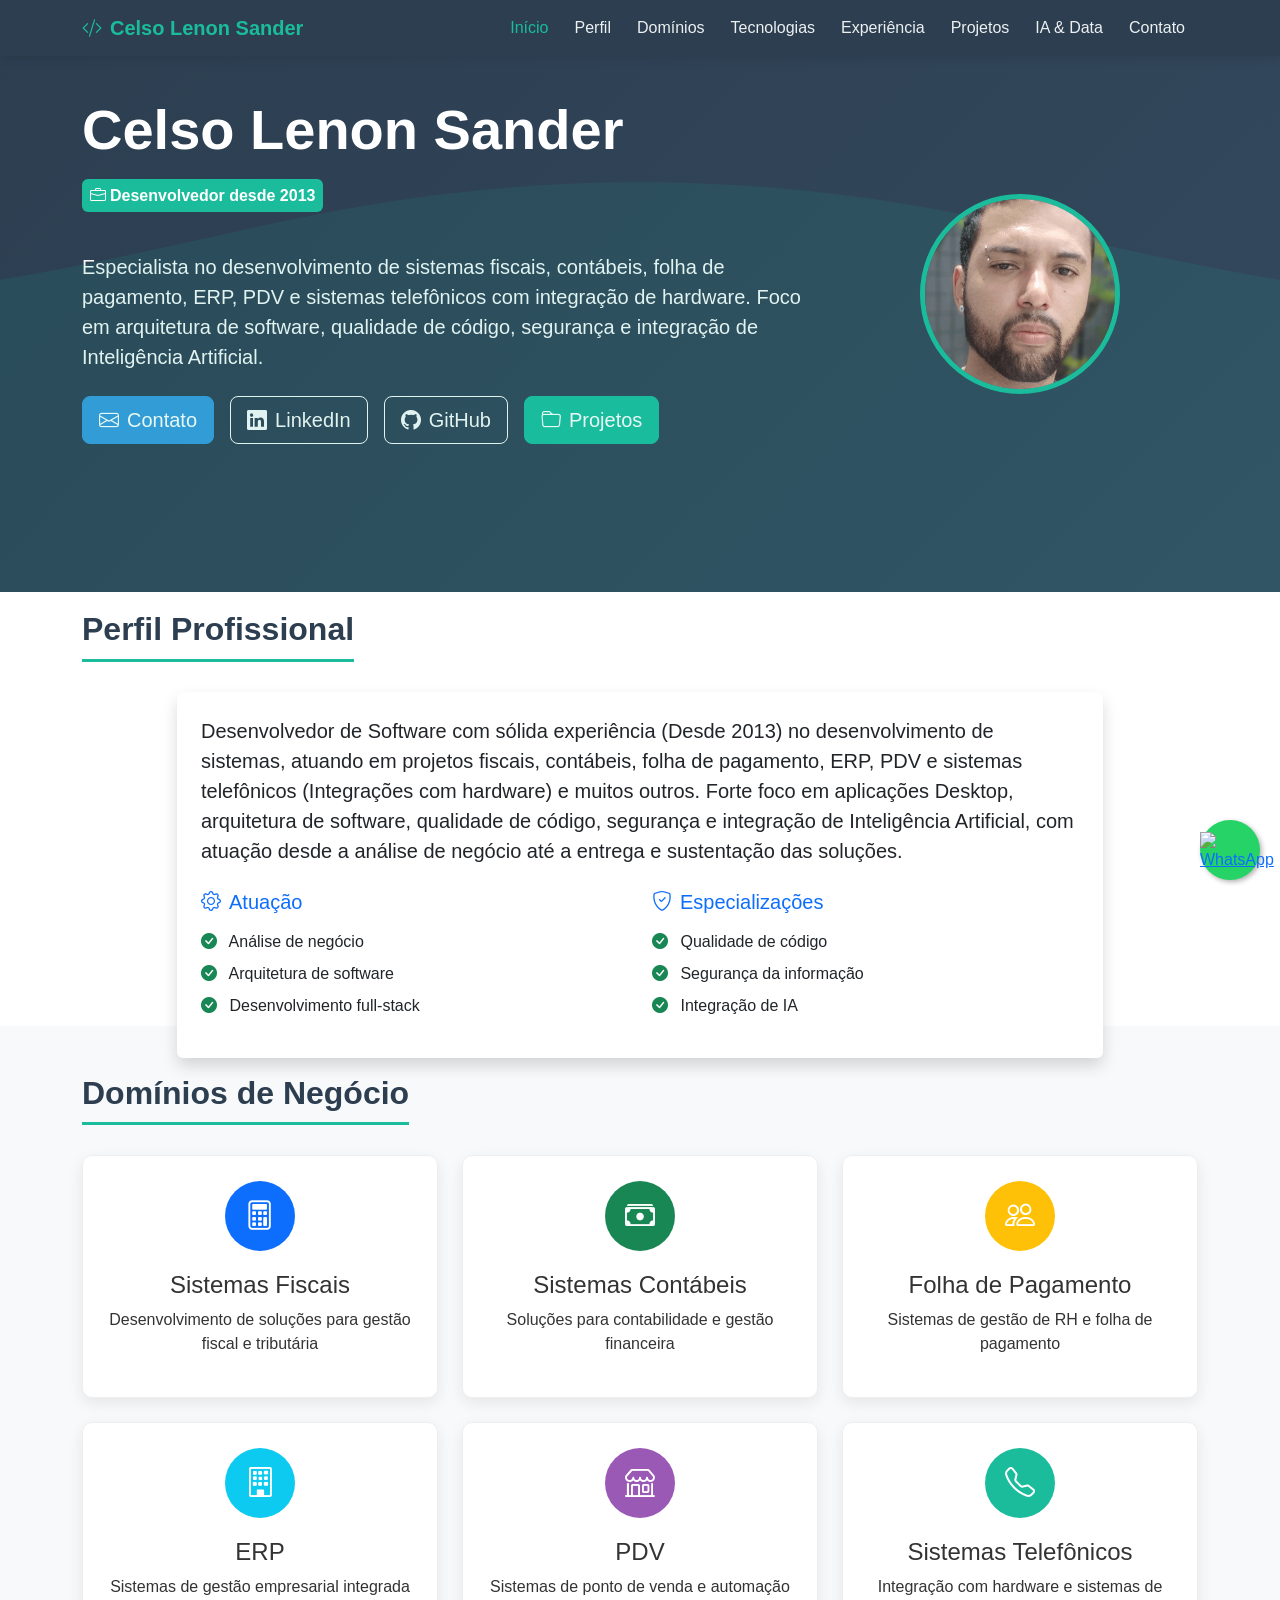
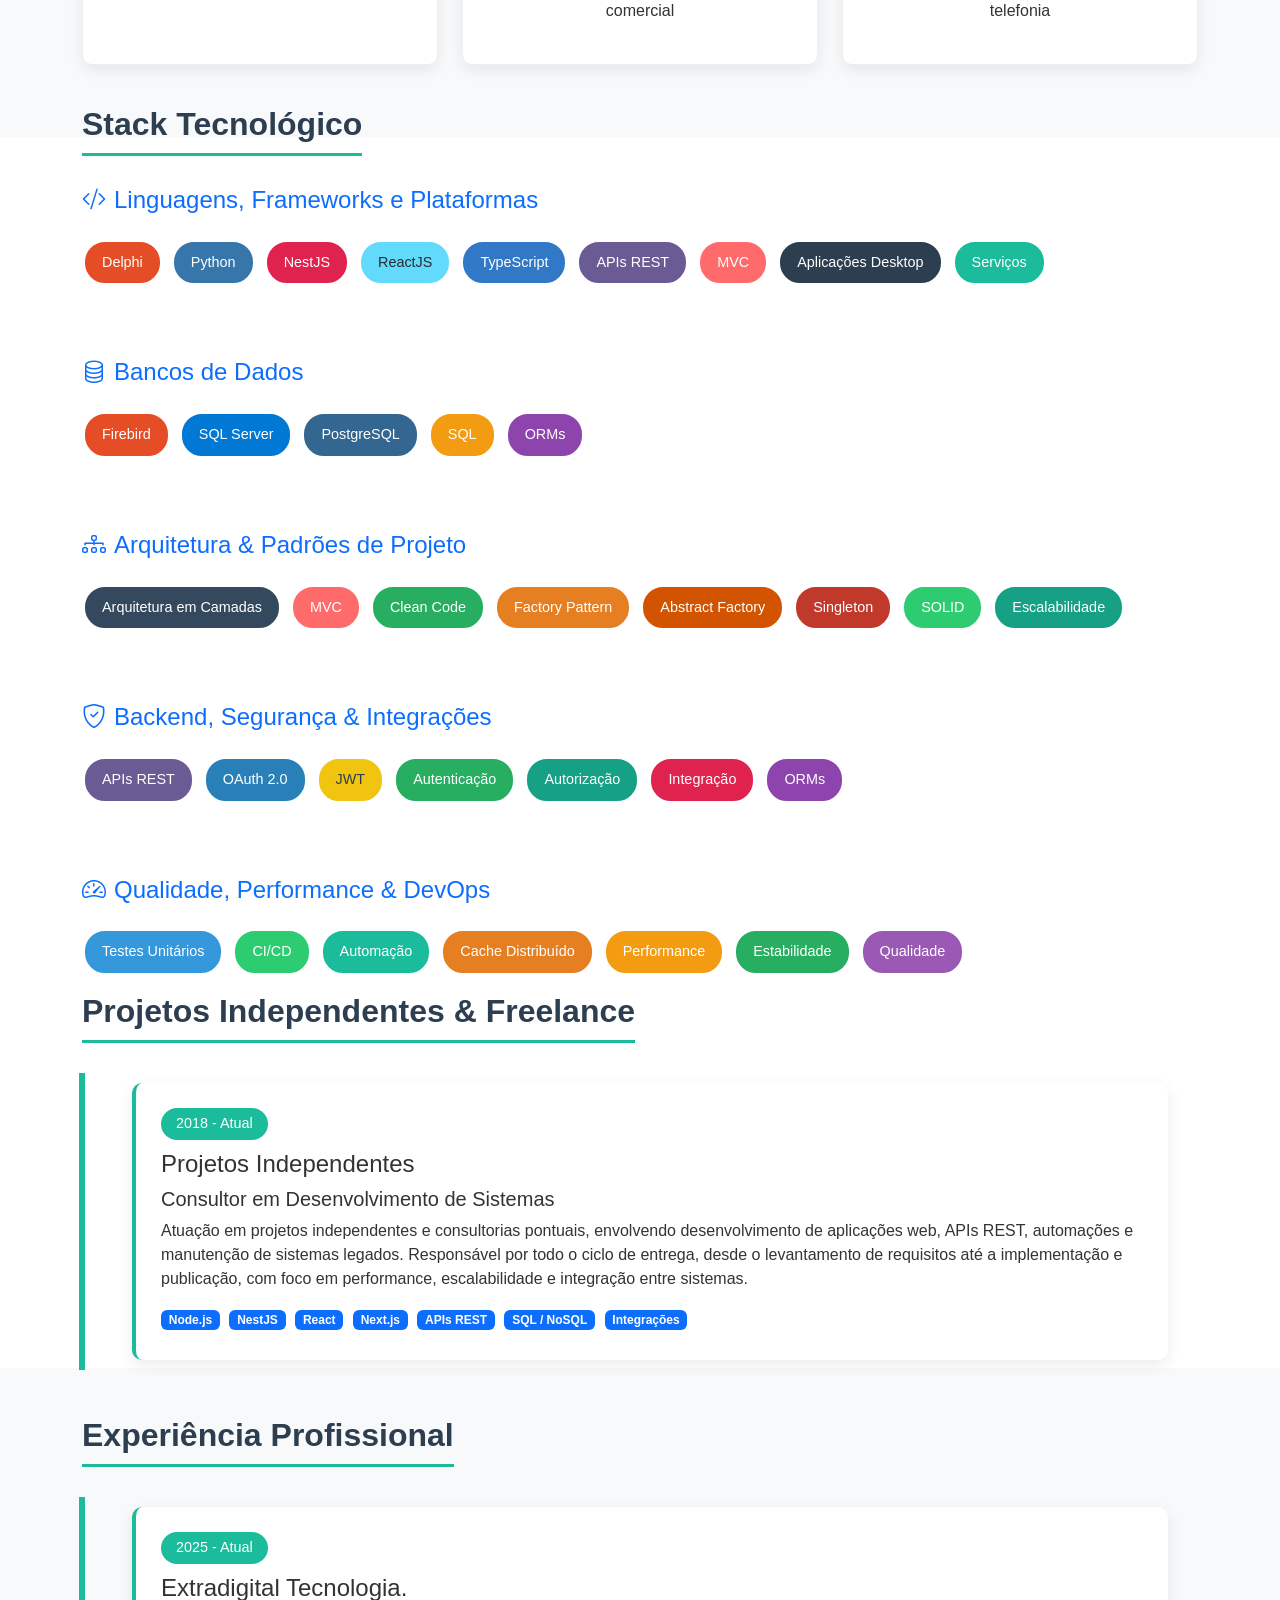
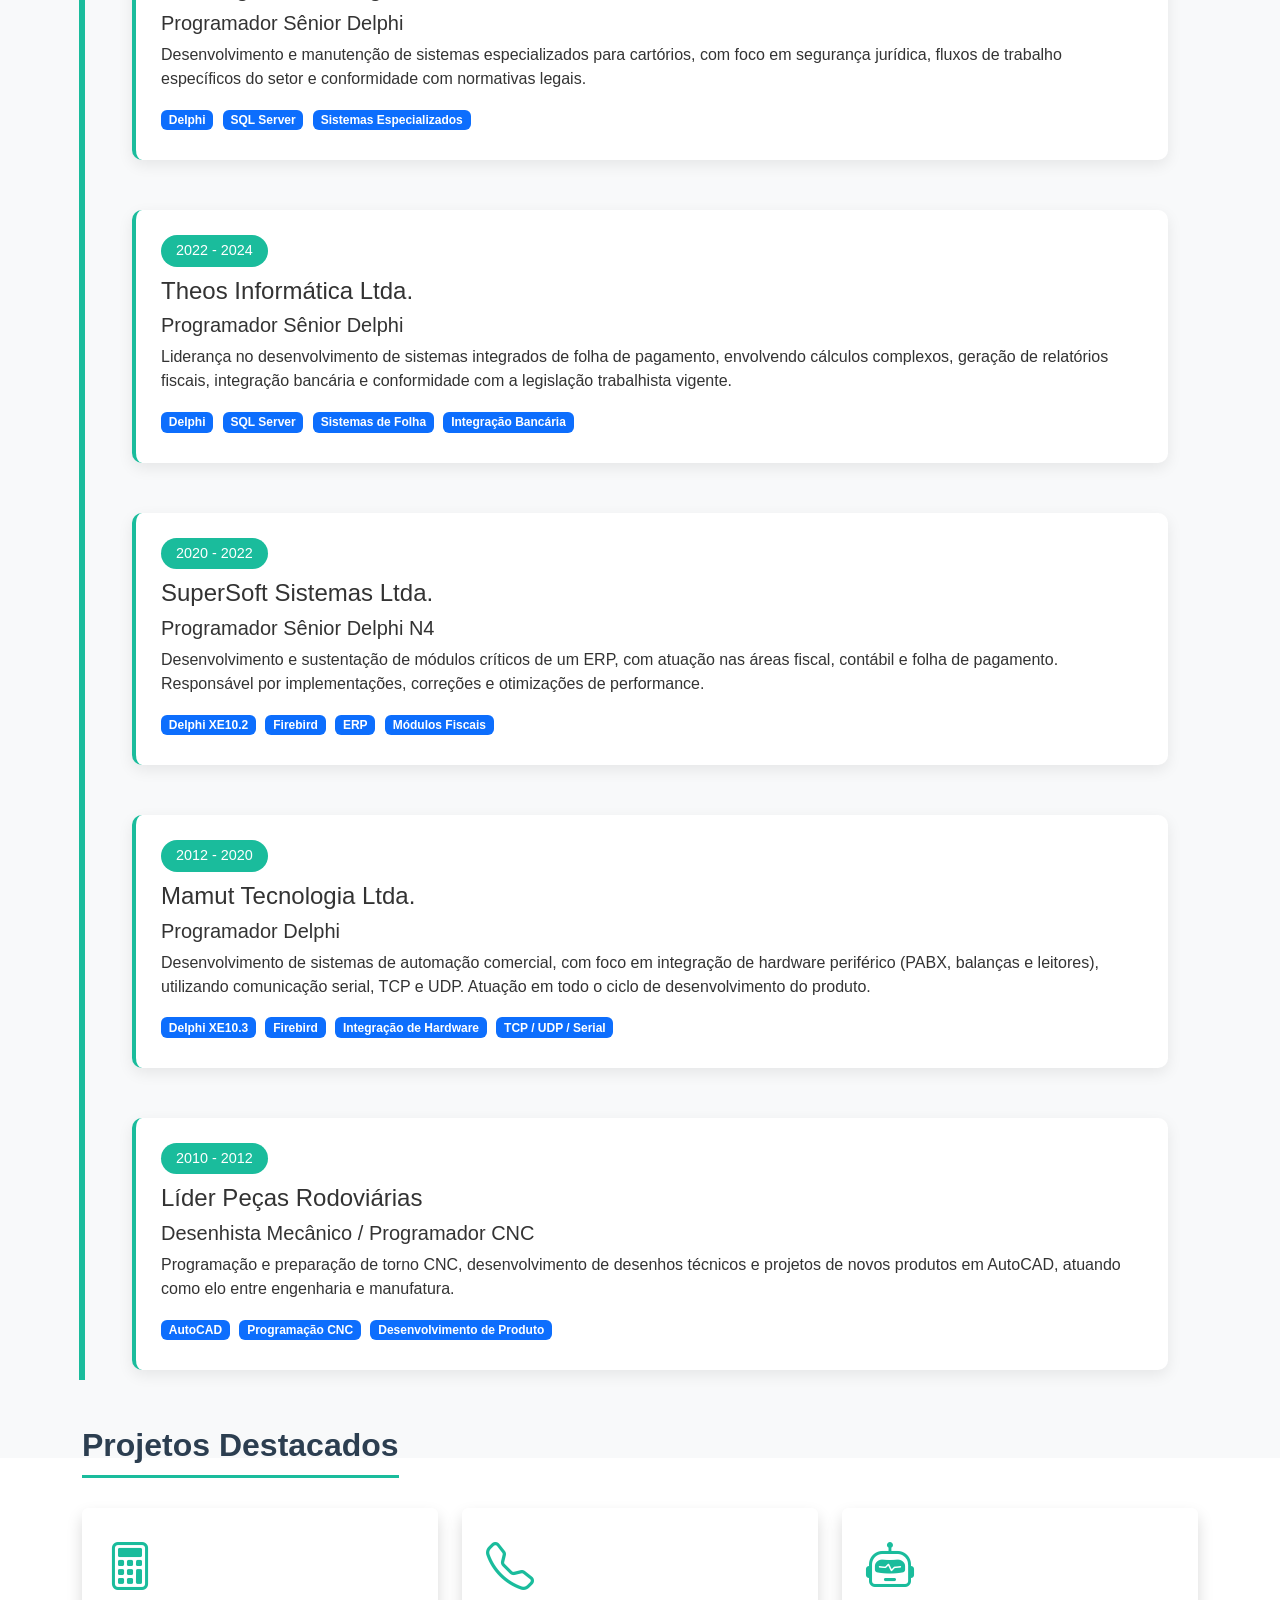
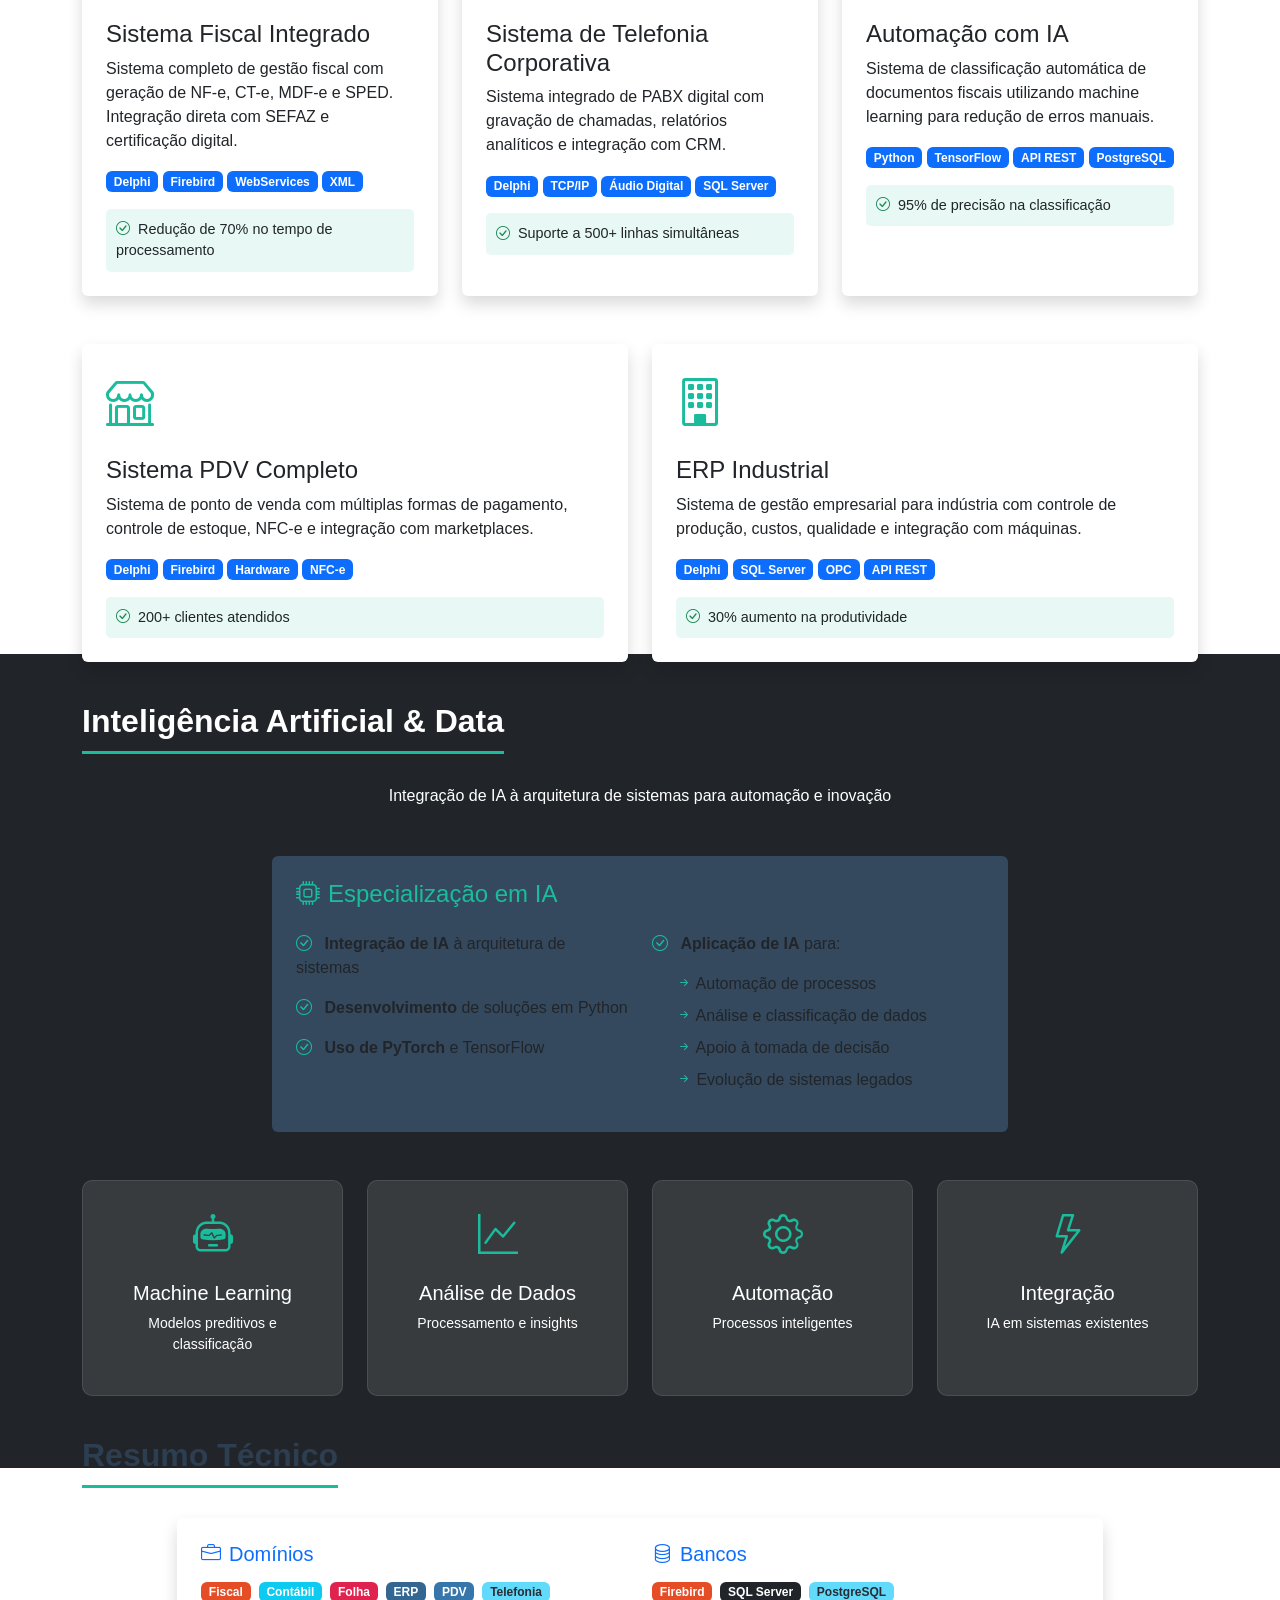
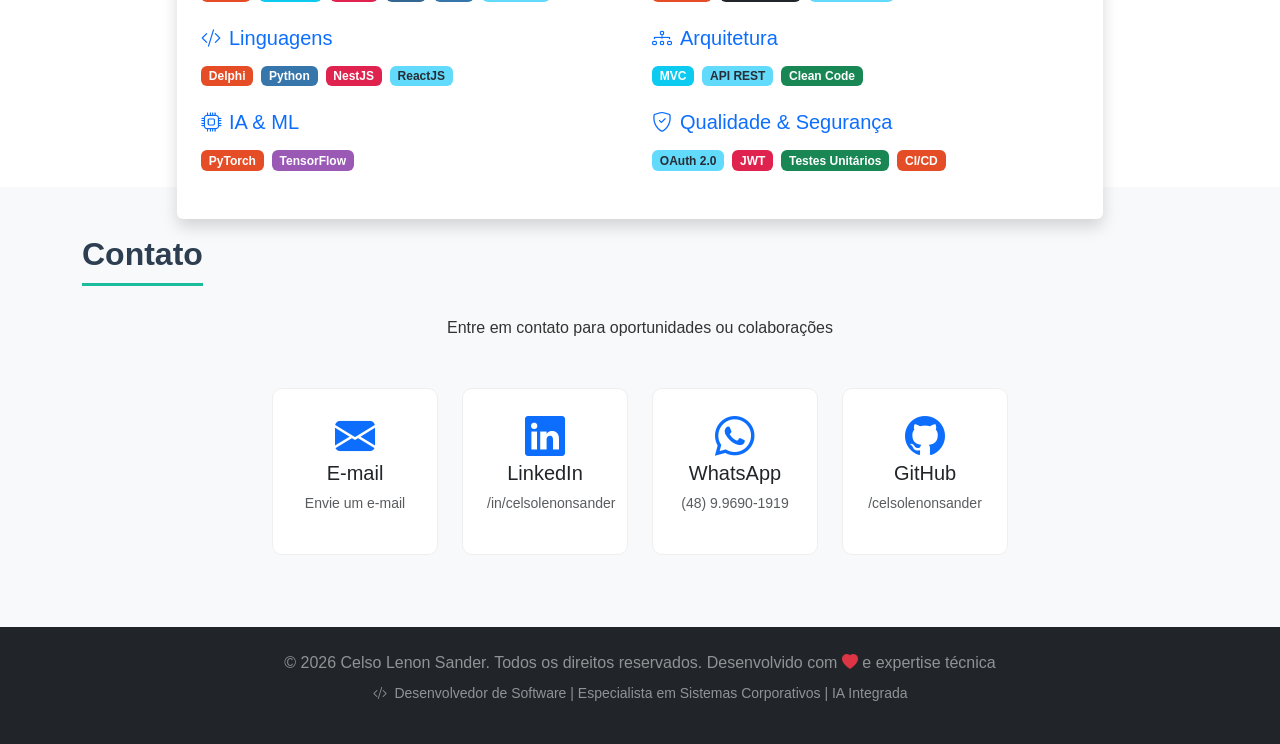
==== commit 4475e684: "Add btn flutuante whats" ====
--- a/index.html
+++ b/index.html
@@ -367,7 +367,7 @@
 
                 <div class="timeline-item">
                     <div class="timeline-content">
-                        <div class="timeline-date">2025 - 2026</div>
+                        <div class="timeline-date">2025 - Atual</div>
 
                         <h4>Extradigital Tecnologia.</h4>
                         <h5>Programador Sênior Delphi</h5>
@@ -874,6 +874,10 @@
         </div>
     </footer>
 
+    <a href="https://wa.me/5548996901919?text=Olá%20Celso,%20vim%20pelo%20seu%20portfólio!" target="_blank" class="whatsapp-float">
+        <img src="https://upload.wikimedia.org/wikipedia/commons/6/6b/WhatsApp.svg" alt="WhatsApp" />
+    </a>    
+
     <!-- Bootstrap JS -->
     <script src="https://cdn.jsdelivr.net/npm/bootstrap@5.3.0-alpha1/dist/js/bootstrap.bundle.min.js"></script>
     <!-- JS Personalizado -->
--- a/css/style.css
+++ b/css/style.css
@@ -597,4 +597,28 @@
 
 .btn-outline-light:hover {
     color: var(--primary-color) !important;
-}+}
+
+.whatsapp-float {
+    position: fixed;
+    width: 60px;
+    height: 60px;
+    bottom: 20px;
+    right: 20px;
+    background-color: #25d366;
+    border-radius: 50%;
+    text-align: center;
+    box-shadow: 2px 2px 5px rgba(0,0,0,0.3);
+    z-index: 1000;
+    transition: transform 0.2s;
+}
+
+.whatsapp-float img {
+    width: 35px;
+    height: 35px;
+    margin-top: 12px; /* centraliza o ícone */
+}
+
+.whatsapp-float:hover {
+    transform: scale(1.1);
+}
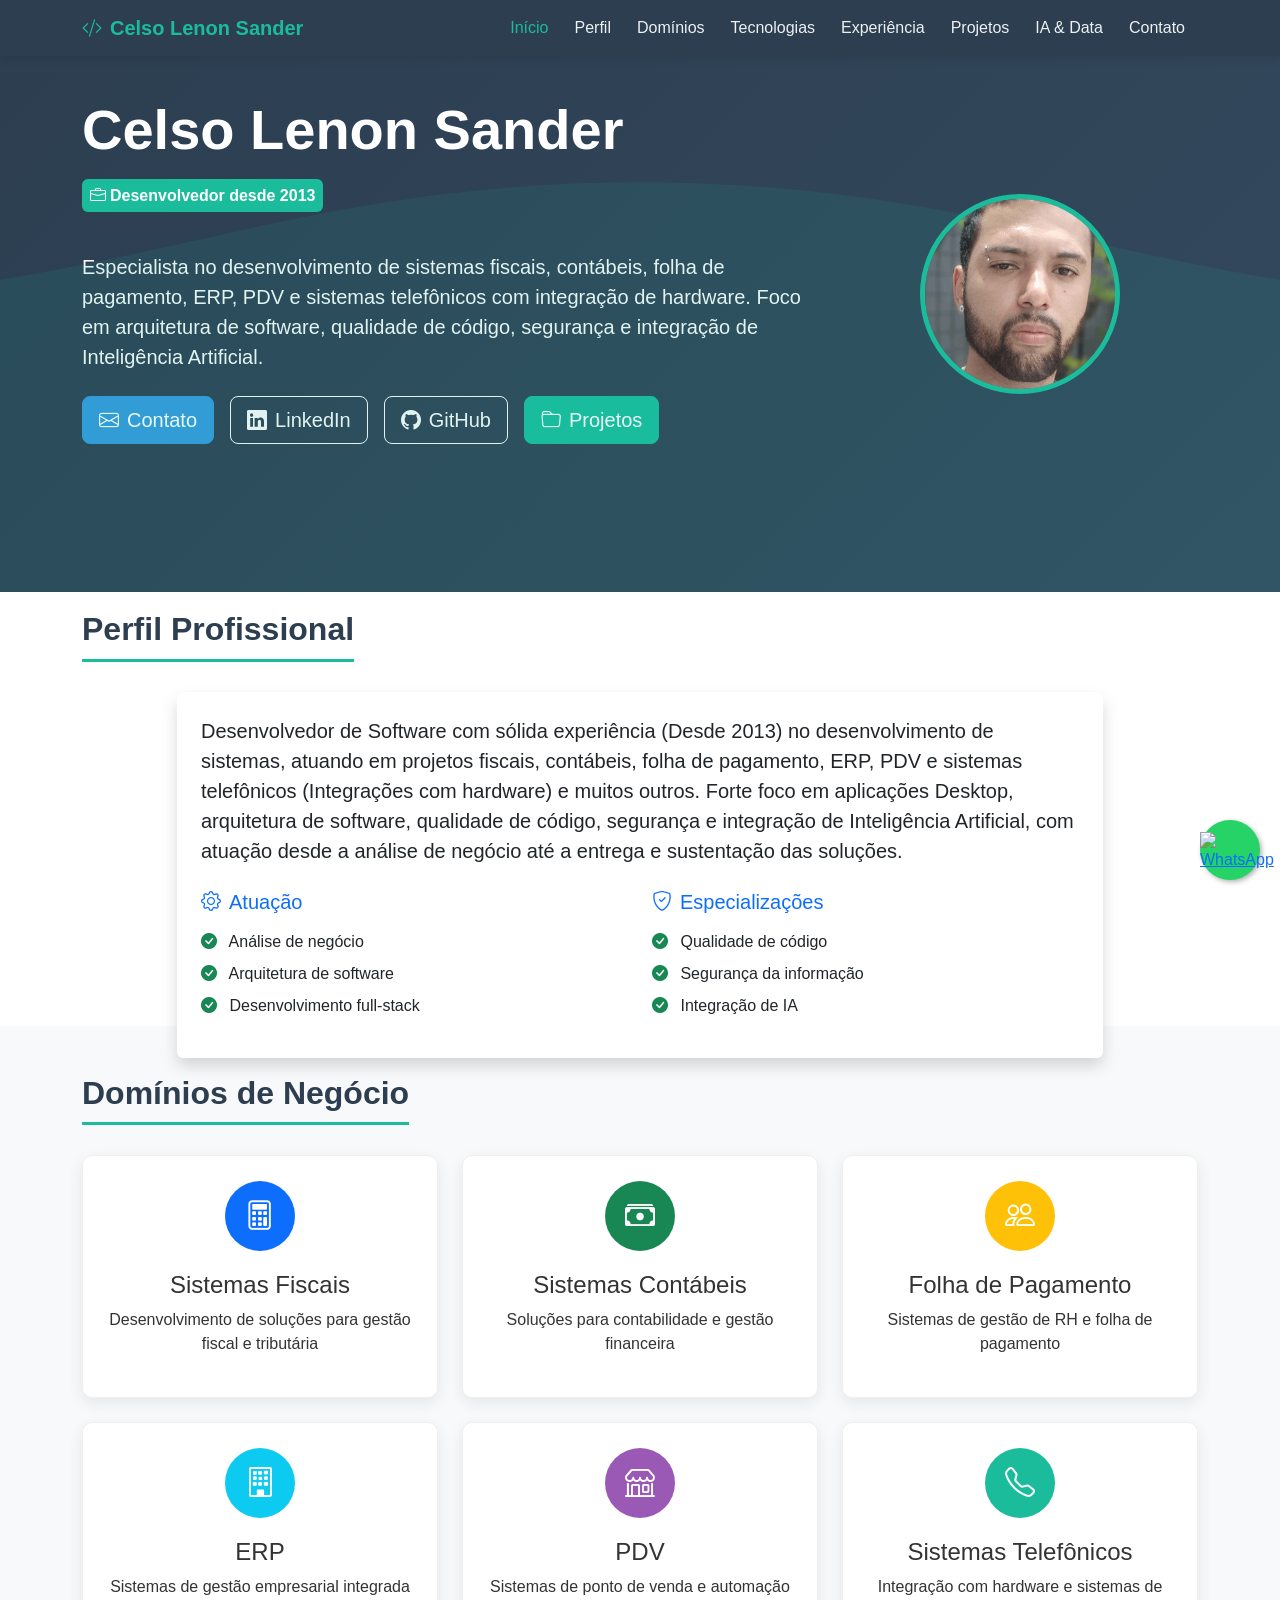
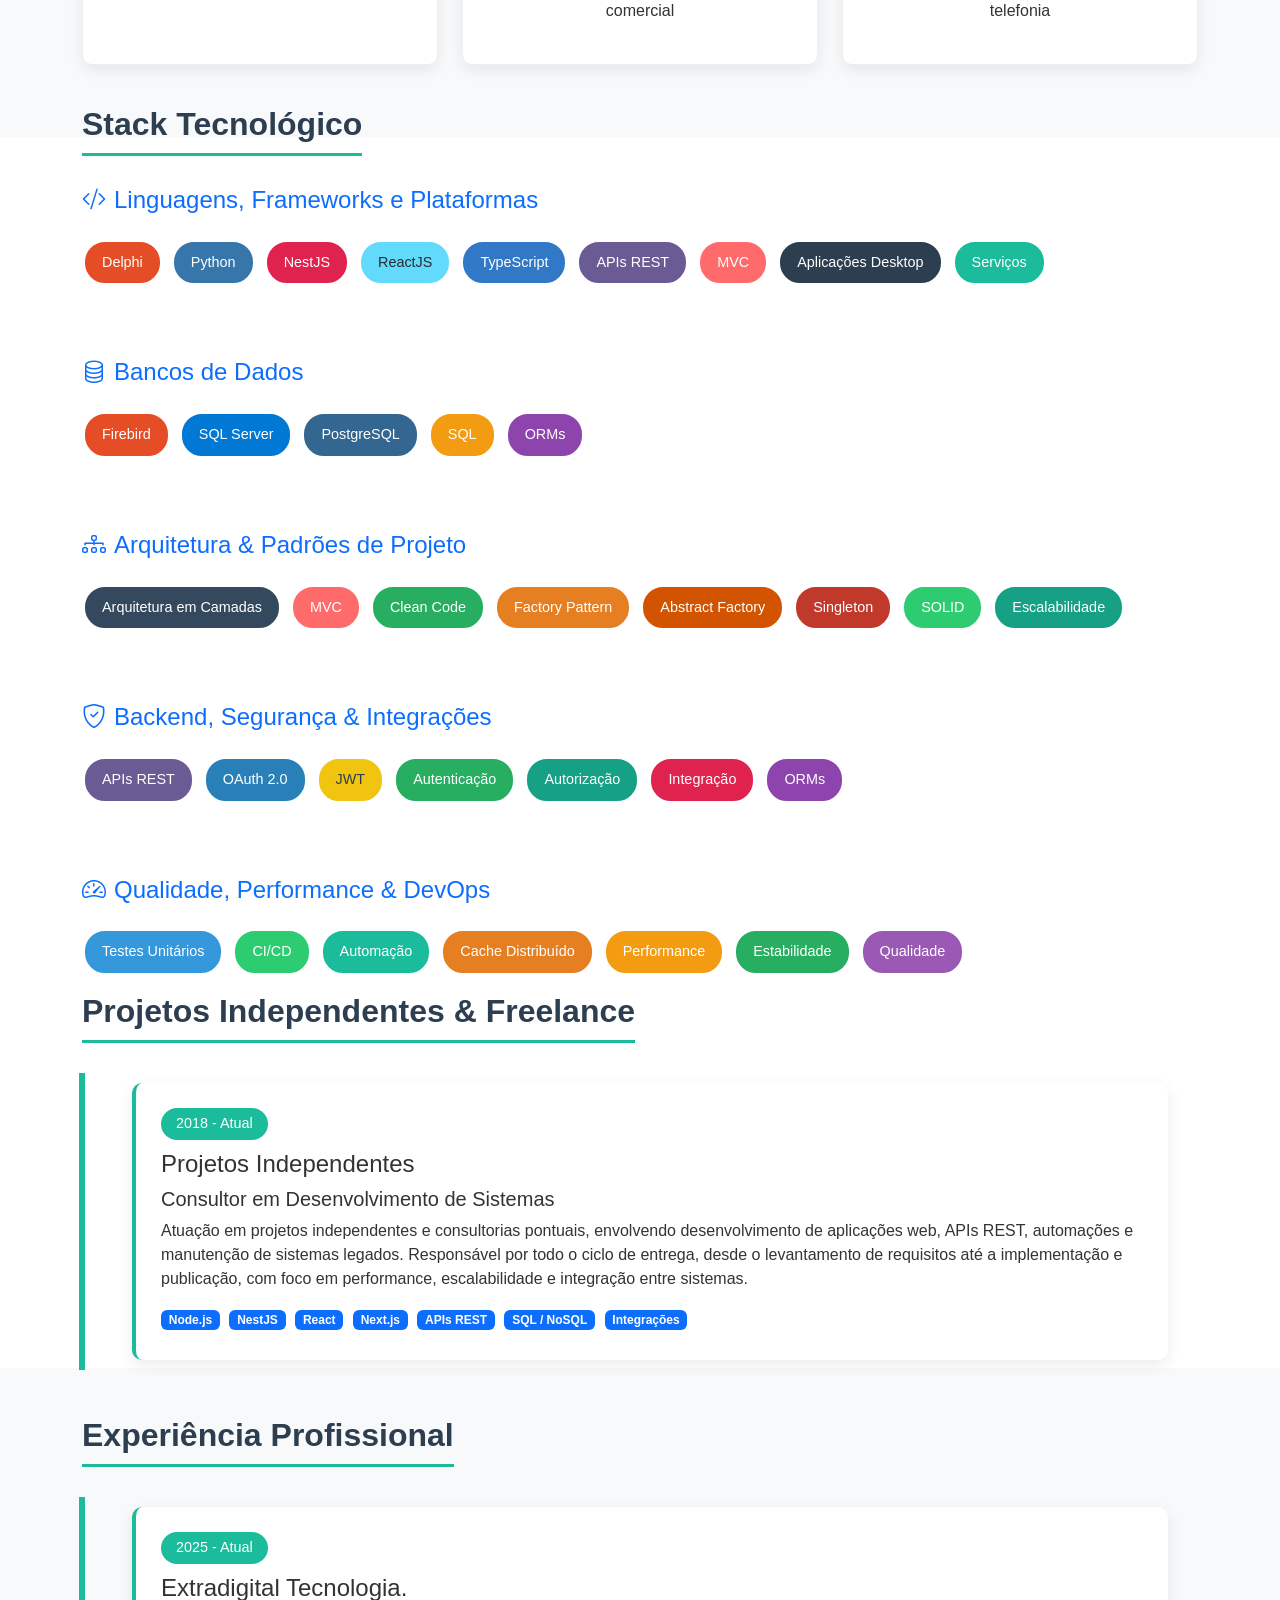
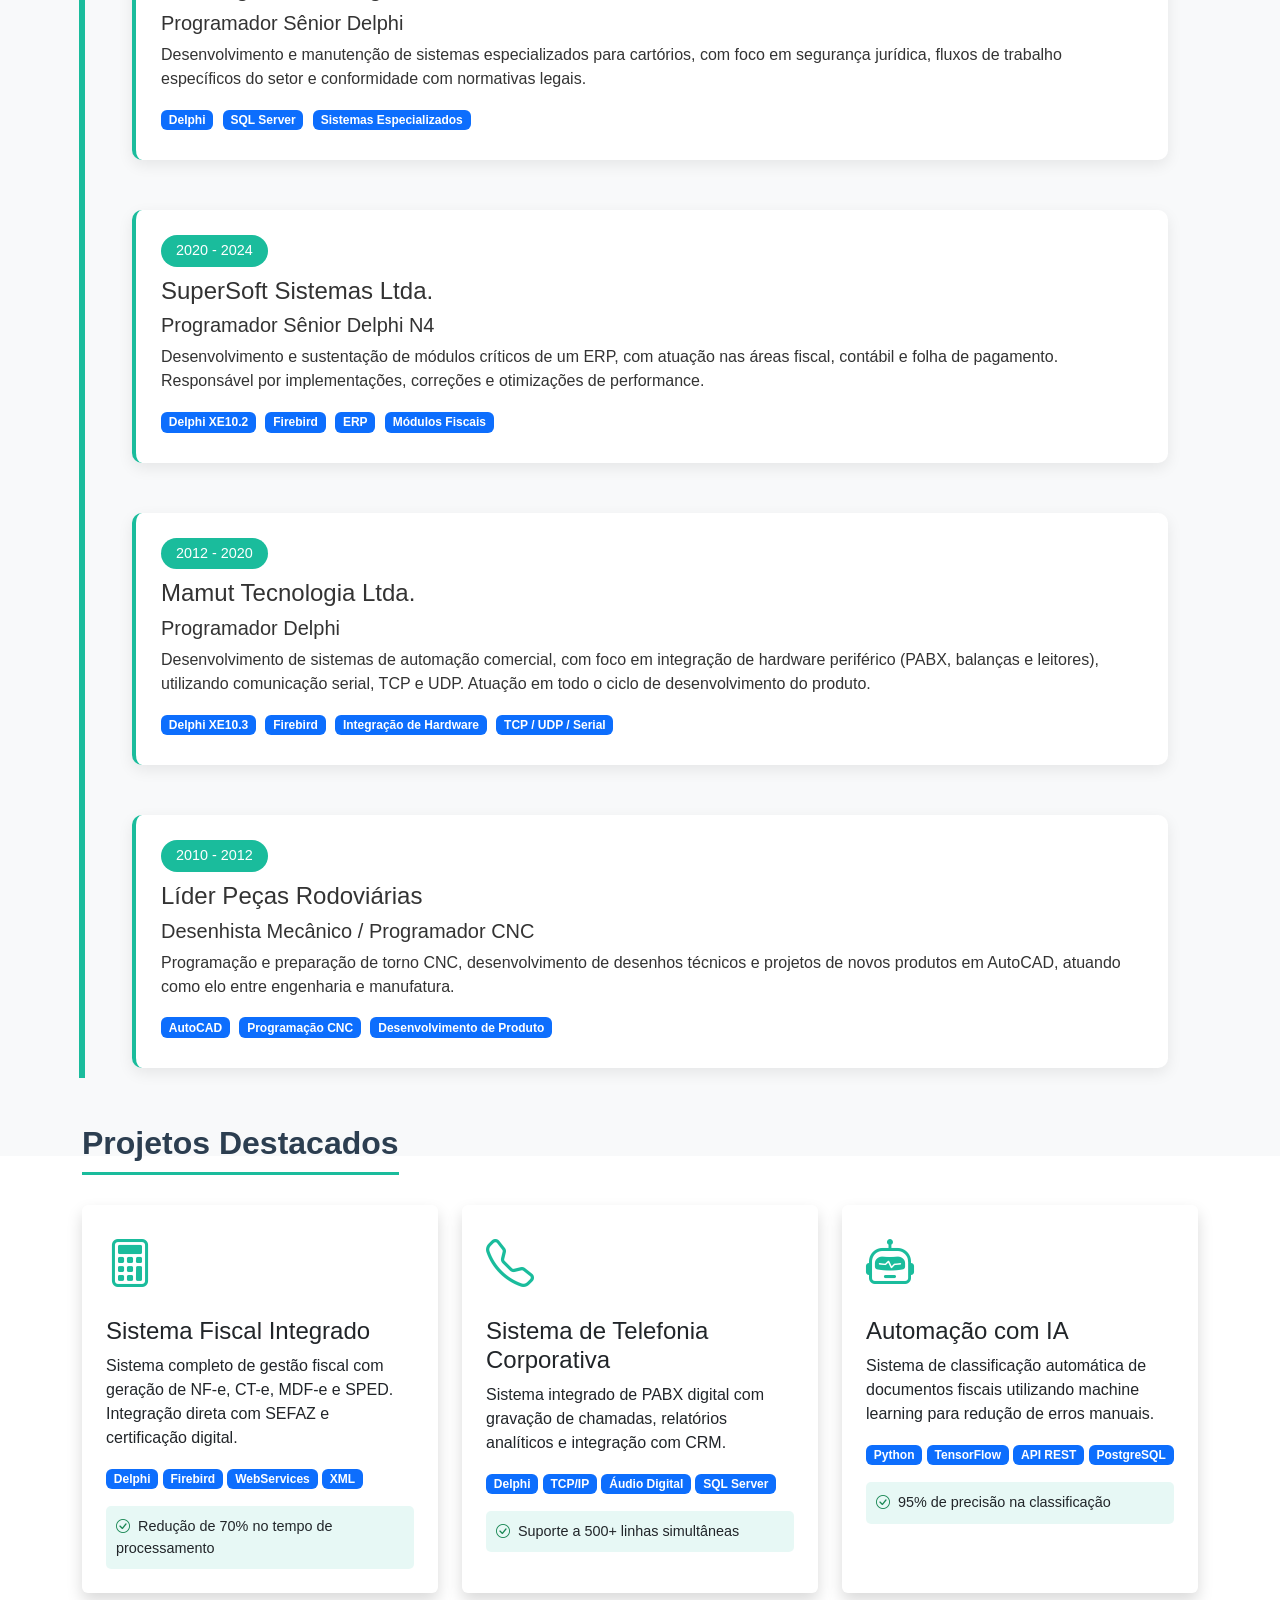
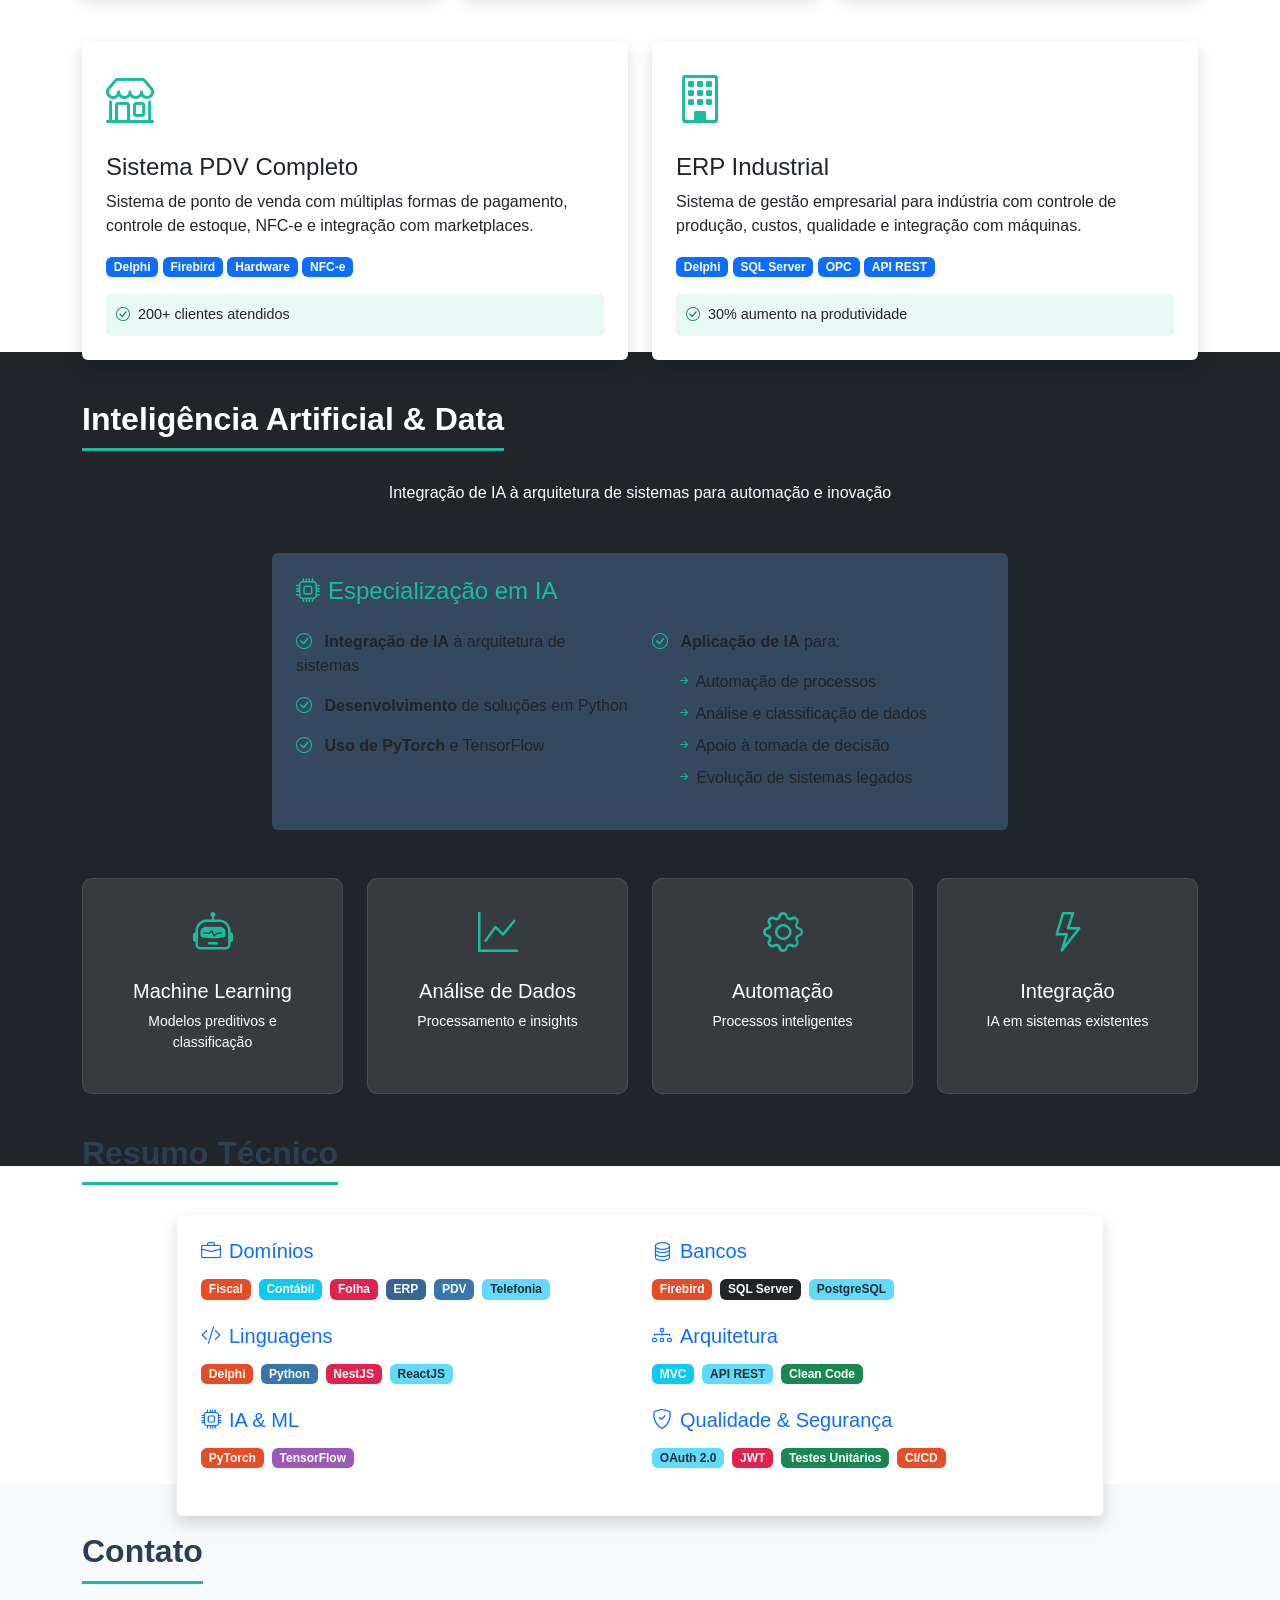
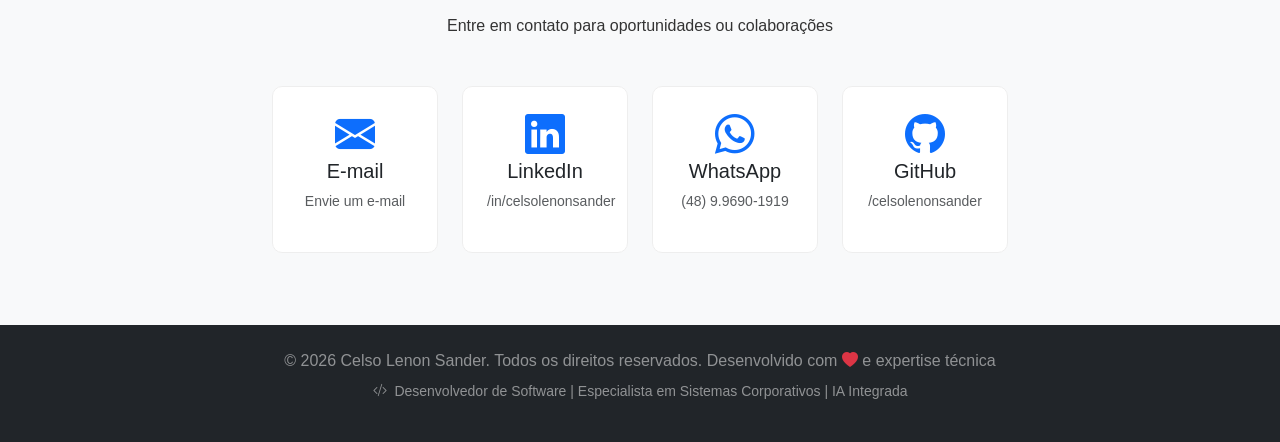
==== commit 64275d75: "Update index.html" ====
--- a/index.html
+++ b/index.html
@@ -385,7 +385,7 @@
                         </div>
                     </div>
                 </div>
-
+<!--
                 <div class="timeline-item">
                     <div class="timeline-content">
                         <div class="timeline-date">2022 - 2024</div>
@@ -407,10 +407,10 @@
                         </div>
                     </div>
                 </div>
-
+-->
                 <div class="timeline-item">
                     <div class="timeline-content">
-                        <div class="timeline-date">2020 - 2022</div>
+                        <div class="timeline-date">2020 - 2024</div>
 
                         <h4>SuperSoft Sistemas Ltda.</h4>
                         <h5>Programador Sênior Delphi N4</h5>
@@ -883,4 +883,4 @@
     <!-- JS Personalizado -->
     <script src="js/main.js"></script>
 </body>
-</html>+</html>
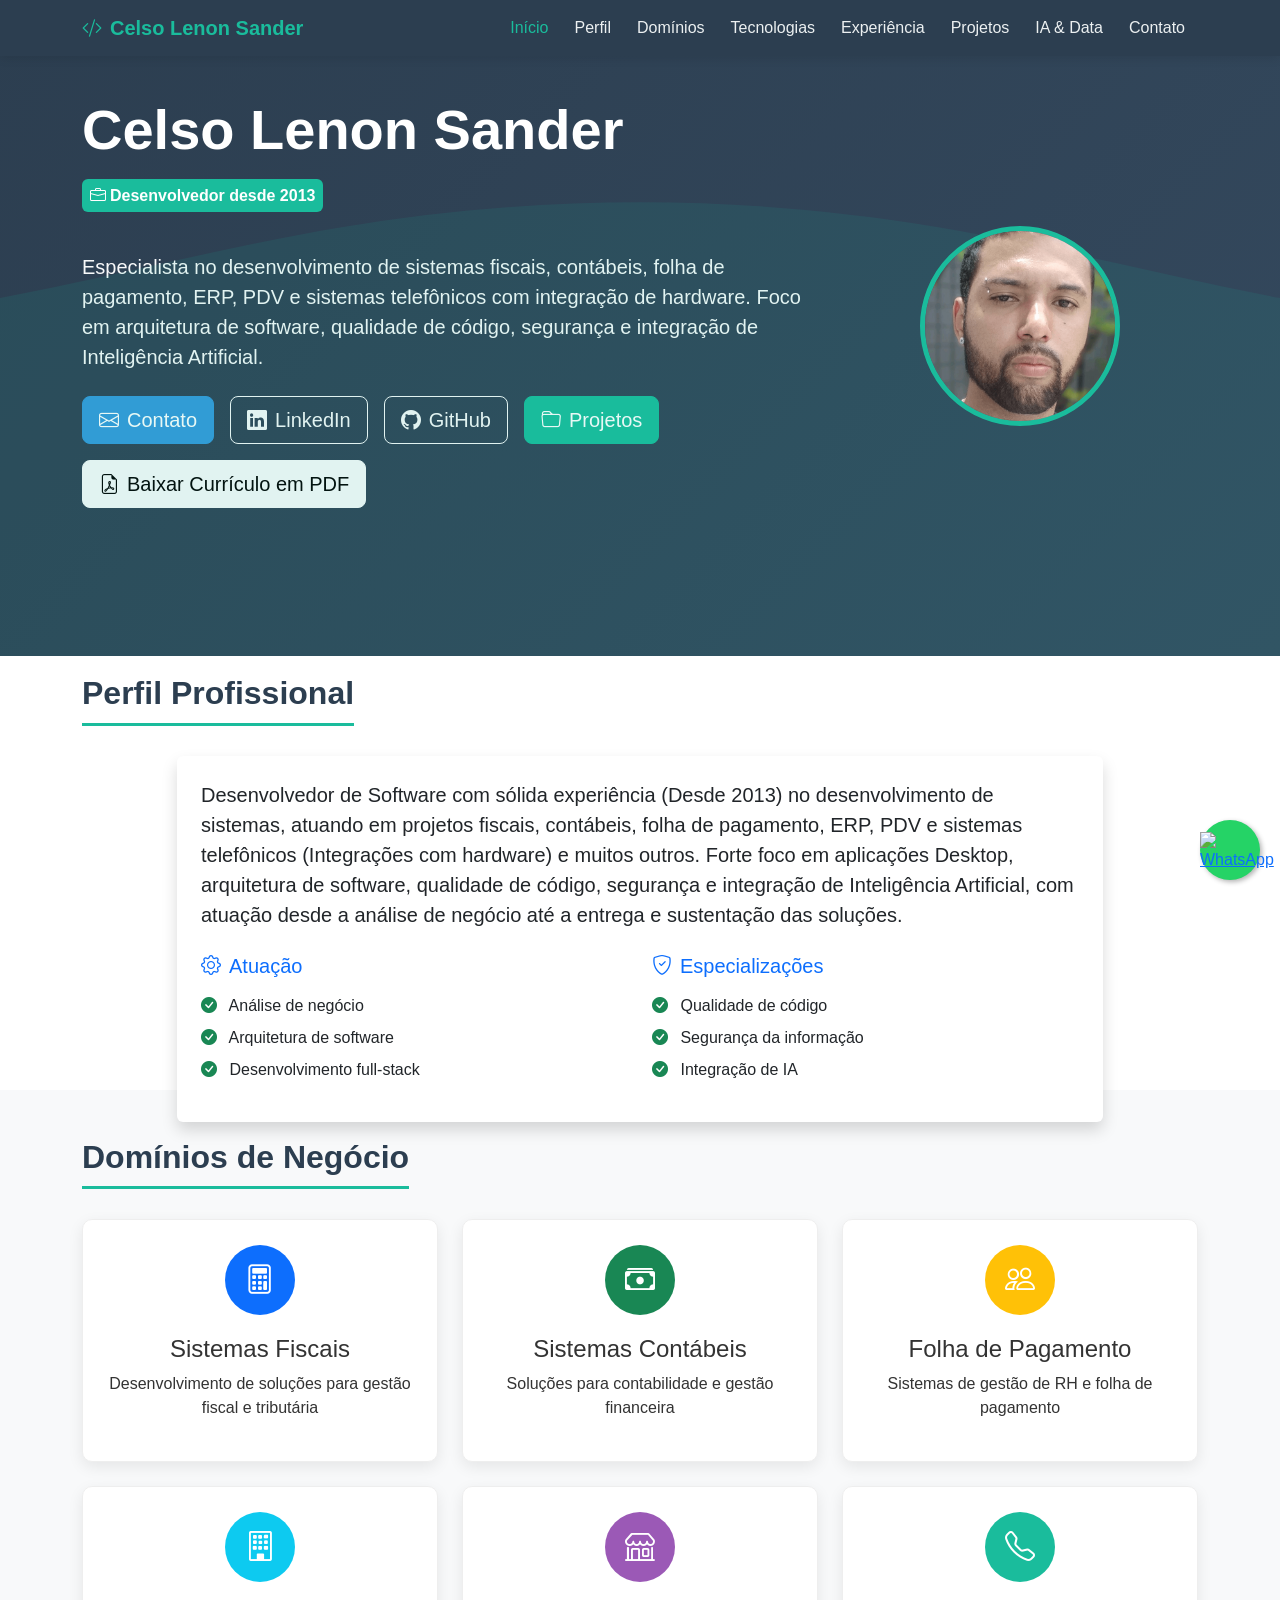
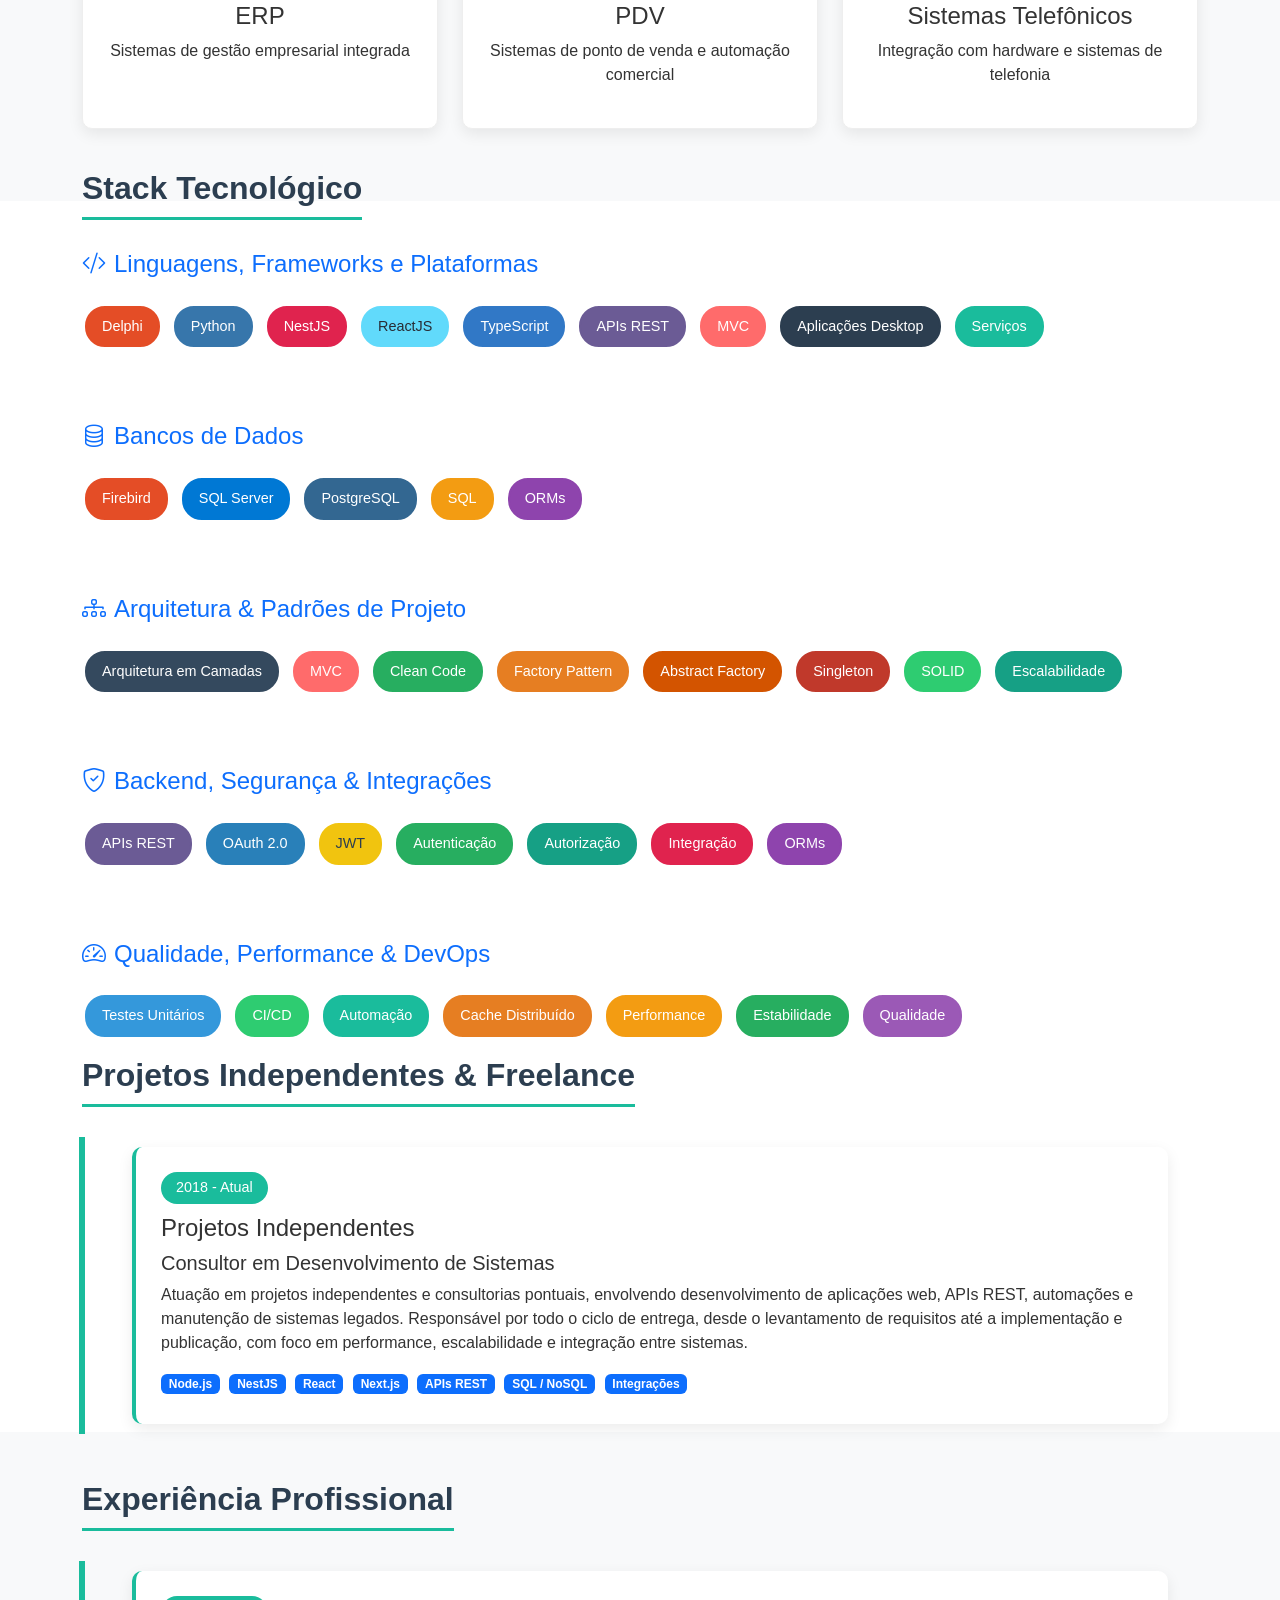
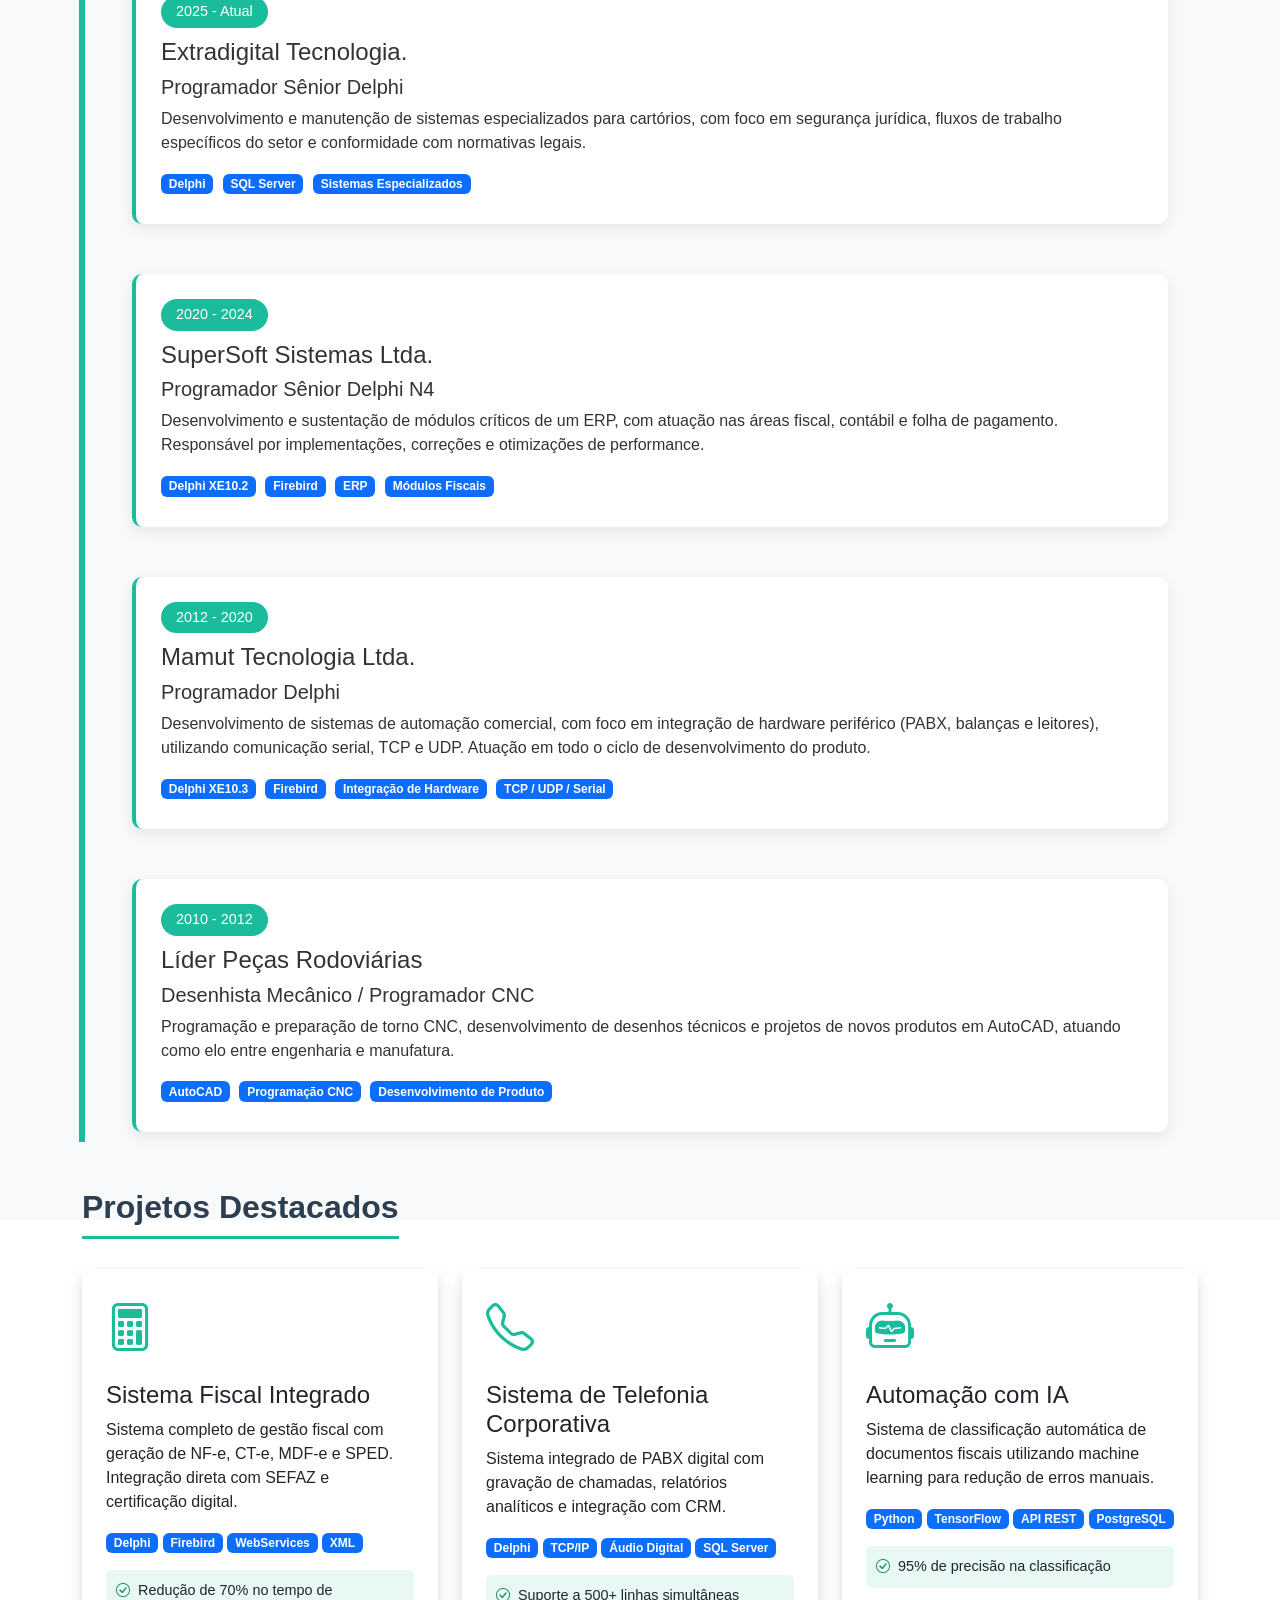
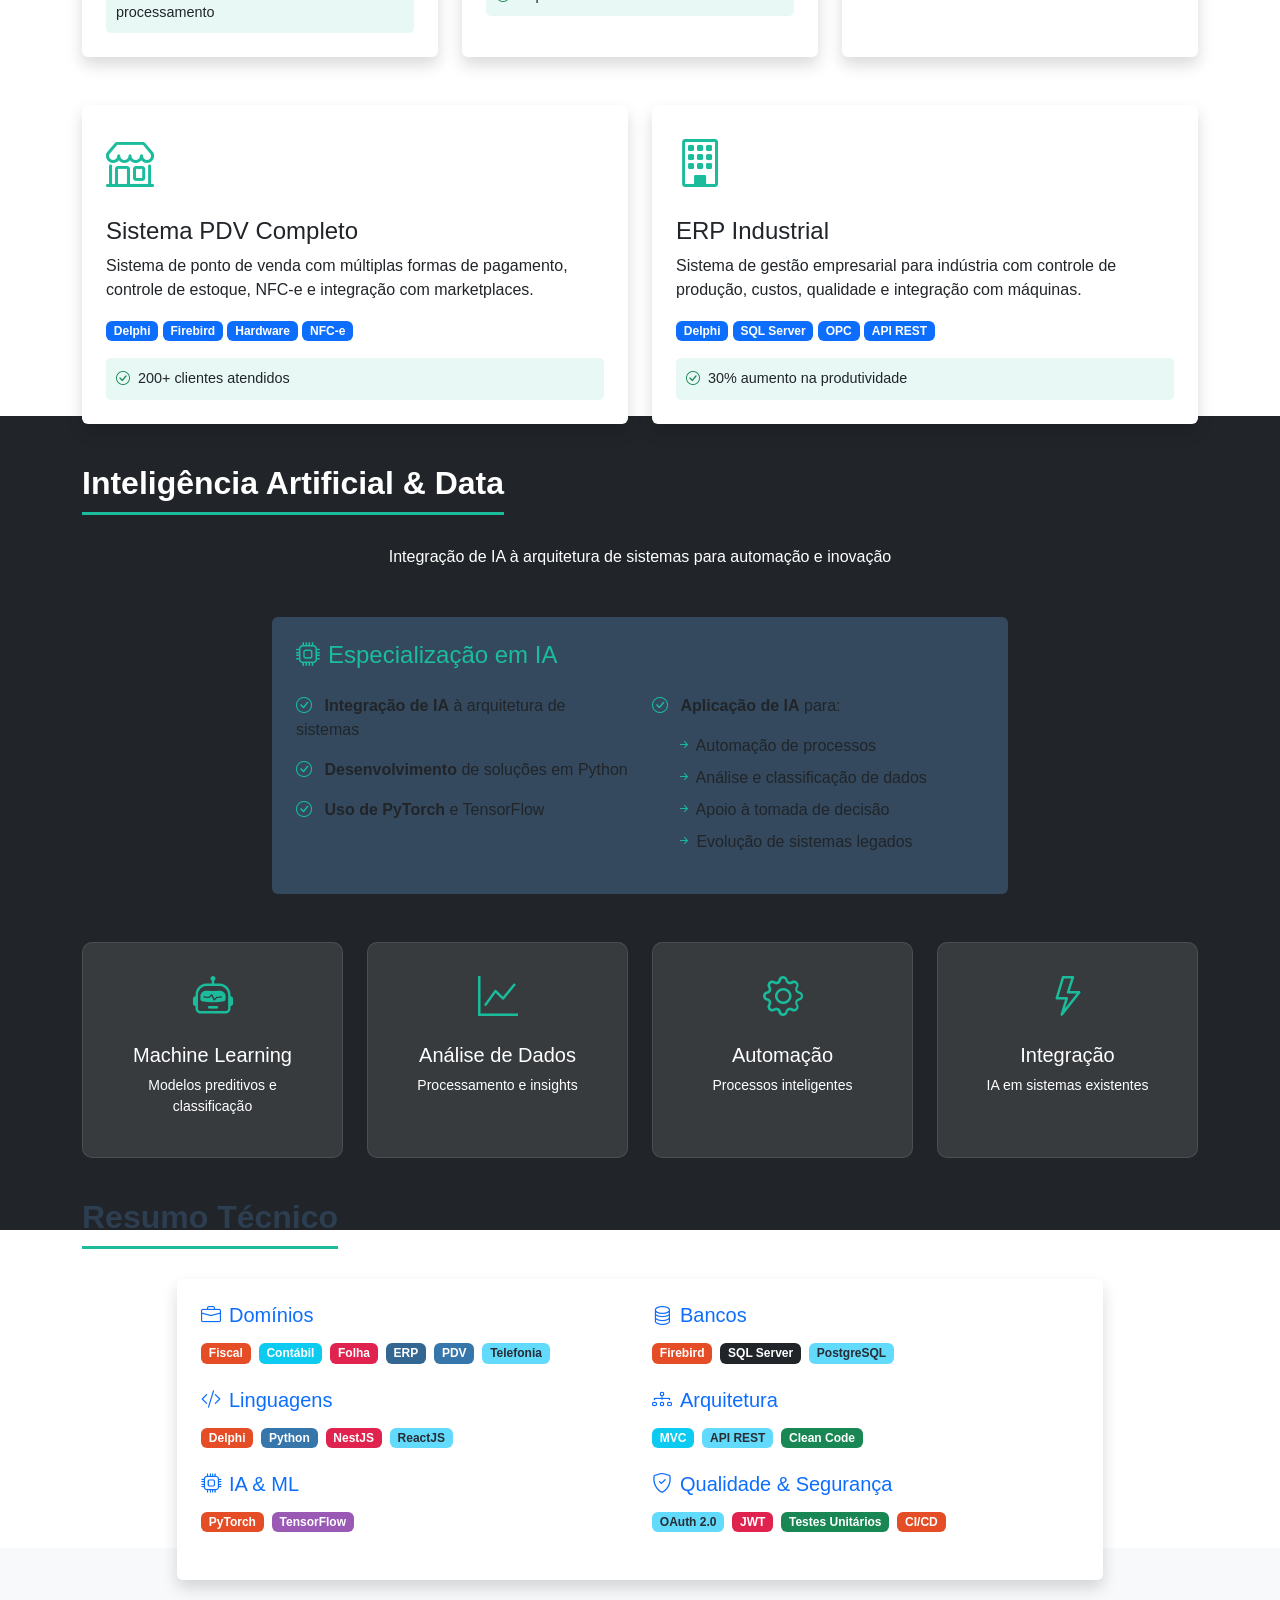
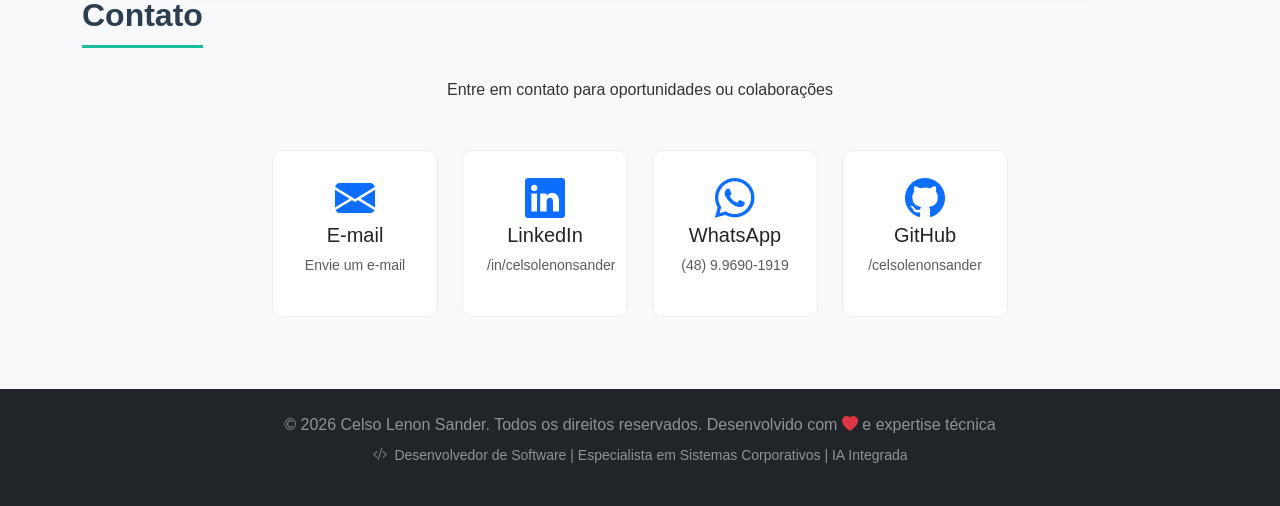
==== commit e48a3baf: "geracao cv" ====
--- a/index.html
+++ b/index.html
@@ -85,6 +85,10 @@
                         <a href="#projetos" class="btn btn-accent btn-lg">
                             <i class="bi bi-folder me-2"></i>Projetos
                         </a>
+                        <button onclick="gerarCurriculoPDF()" class="btn btn-light btn-lg">
+                          <i class="bi bi-file-earmark-pdf me-2"></i>Baixar Currículo em PDF
+                       </button>
+
                     </div>
                 </div>
 <div class="col-lg-4 text-center">
@@ -882,5 +886,493 @@
     <script src="https://cdn.jsdelivr.net/npm/bootstrap@5.3.0-alpha1/dist/js/bootstrap.bundle.min.js"></script>
     <!-- JS Personalizado -->
     <script src="js/main.js"></script>
-</body>
+    <script src="https://cdnjs.cloudflare.com/ajax/libs/jspdf/2.5.1/jspdf.umd.min.js"></script>
+    <script src="https://unpkg.com/jspdf-autotable@3.5.28/dist/jspdf.plugin.autotable.js"></script>    
+<script>
+
+function addClickableLink(doc, text, url, x, y, color = [41, 128, 185]) {
+    // Define a cor do link (azul por padrão)
+    doc.setTextColor(...color);
+    doc.setFont("helvetica", "normal");
+    
+    // Adiciona o texto sublinhado (para parecer link)
+    const textWidth = doc.getTextWidth(text);
+    doc.text(text, x, y);
+    
+    // Adiciona linha sublinhada
+    doc.setDrawColor(...color);
+    doc.setLineWidth(0.2);
+    doc.line(x, y + 0.5, x + textWidth, y + 0.5);
+    
+    // Adiciona área clicável (metadata do link)
+    doc.link(x, y - 3, textWidth, 4, {
+        url: url
+    });
+    
+    return textWidth;
+}
+
+async function gerarCurriculoPDF() {
+    const { jsPDF } = window.jspdf;
+    const doc = new jsPDF("p", "mm", "a4");
+    
+    const pageWidth = 210;
+    const margin = 20;
+    let yPos = 20;
+    
+    // Configurações gerais
+    doc.setFont("helvetica");
+    doc.setFontSize(8);
+    
+    // ========== CABEÇALHO ==========
+    doc.setFillColor(41, 128, 185); // Azul
+    doc.rect(0, 0, pageWidth, 40, 'F');
+    
+    // Nome
+    doc.setTextColor(255, 255, 255);
+    doc.setFontSize(24);
+    doc.setFont("helvetica", "bold");
+    doc.text("CELSO LENON SANDER", margin, 25);
+    
+    // Título
+    doc.setFontSize(11);
+    doc.setFont("helvetica", "normal");
+    doc.text("Desenvolvedor de Software | Especialista em Sistemas Corporativos | IA Integrada", margin, 32);
+    
+// ========== INFORMAÇÕES DE CONTATO CLICÁVEIS ==========
+doc.setTextColor(100, 100, 100);
+doc.setFontSize(9);
+yPos = 45;
+const labelWidth = 25
+
+// Email (clicável)
+const emailText = "celsolsander@gmail.com";
+const emailWidth = addClickableLink(
+    doc, 
+    emailText, 
+    "mailto:celsolsander@gmail.com?subject=Contato%20Currículo&body=Olá%20Celso,%20vim%20pelo%20seu%20currículo.", 
+    margin + labelWidth, 
+    yPos
+);
+
+doc.setTextColor(100, 100, 100);
+doc.text("Email: ", margin + labelWidth - 15, yPos);
+
+// Telefone (WhatsApp link)
+yPos += 5;
+const phoneText = "(48) 9.9690-1919";
+const phoneWidth = addClickableLink(
+    doc,
+    phoneText,
+    "https://wa.me/5548996901919?text=Olá%20Celso,%20vim%20pelo%20seu%20currículo!",
+    margin + labelWidth,
+    yPos
+);
+
+doc.setTextColor(100, 100, 100);
+doc.text("Telefone: ", margin  + labelWidth - 18, yPos);
+
+// LinkedIn (clicável)
+yPos += 5;
+const linkedinText = "linkedin.com/in/celsolenonsander";
+const linkedinWidth = addClickableLink(
+    doc,
+    linkedinText,
+    "https://linkedin.com/in/celsolenonsander",
+    margin + labelWidth,
+    yPos
+);
+
+doc.setTextColor(100, 100, 100);
+doc.text("LinkedIn: ", margin + labelWidth - 20, yPos);
+
+// GitHub (clicável)
+yPos += 5;
+const githubText = "github.com/celsolenonsander";
+const githubWidth = addClickableLink(
+    doc,
+    githubText,
+    "https://github.com/celsolenonsander/",
+    margin + labelWidth,
+    yPos
+);
+
+doc.setTextColor(100, 100, 100);
+doc.text("GitHub: ", margin + labelWidth - 17, yPos);
+    yPos += 10;
+    
+    // ========== PERFIL PROFISSIONAL ==========
+    addSectionTitle(doc, "PERFIL PROFISSIONAL", margin, yPos);
+    yPos += 6;
+    
+    doc.setTextColor(60, 60, 60);
+    doc.setFontSize(9);
+    doc.setFont("helvetica", "normal");
+    
+    const profileText = "Desenvolvedor de Software com sólida experiência (Desde 2013) no desenvolvimento de sistemas, atuando em projetos fiscais, contábeis, folha de pagamento, ERP, PDV e sistemas telefônicos (Integrações com hardware) e muitos outros. Forte foco em aplicações Desktop, arquitetura de software, qualidade de código, segurança e integração de Inteligência Artificial, com atuação desde a análise de negócio até a entrega e sustentação das soluções.";
+    yPos = addWrappedText(doc, profileText, margin, yPos, pageWidth - 2*margin, 5);
+    yPos += 4;
+    
+    // ========== EXPERIÊNCIA PROFISSIONAL ==========
+    addSectionTitle(doc, "EXPERIÊNCIA PROFISSIONAL", margin, yPos);
+    yPos += 6;
+    
+    // Experiência 1 - Extradigital Tecnologia
+    yPos = addExperienceItem(doc, 
+        "2025 - Atual", 
+        "Extradigital Tecnologia", 
+        "Programador Sênior",
+        "Desenvolvimento e manutenção de sistemas especializados para cartórios, com foco em segurança jurídica, fluxos de trabalho específicos do setor e conformidade com normativas legais.",
+        ["Delphi", "SQL Server", "Sistemas Especializados"],
+        margin, yPos, pageWidth
+    );
+    
+    // Experiência 2 - SuperSoft Sistemas
+    yPos = addExperienceItem(doc, 
+        "2020 - 2024", 
+        "SuperSoft Sistemas Ltda.", 
+        "Programador Sênior N4",
+        "Desenvolvimento e sustentação de módulos críticos de um ERP, com atuação nas áreas fiscal, contábil e folha de pagamento. Responsável por implementações, correções e otimizações de performance.",
+        ["Delphi XE10.2", "Firebird", "ERP", "Módulos Fiscais"],
+        margin, yPos, pageWidth
+    );
+    
+    // Experiência 3 - Mamut Tecnologia
+    yPos = addExperienceItem(doc, 
+        "2012 - 2020", 
+        "Mamut Tecnologia Ltda.", 
+        "Programador",
+        "Desenvolvimento de sistemas de automação comercial, com foco em integração de hardware periférico (PABX, balanças e leitores), utilizando comunicação serial, TCP e UDP. Atuação em todo o ciclo de desenvolvimento do produto.",
+        ["Delphi XE10.3", "Firebird", "Integração de Hardware", "TCP/UDP/Serial"],
+        margin, yPos, pageWidth
+    );
+    
+    // Experiência 4 - Líder Peças Rodoviárias
+    yPos = addExperienceItem(doc, 
+        "2010 - 2012", 
+        "Líder Peças Rodoviárias", 
+        "Desenhista Mecânico / Programador CNC",
+        "Programação e preparação de torno CNC, desenvolvimento de desenhos técnicos e projetos de novos produtos em AutoCAD, atuando como elo entre engenharia e manufatura.",
+        ["AutoCAD", "Programação CNC", "Desenvolvimento de Produto"],
+        margin, yPos, pageWidth
+    );
+    
+    // Projetos Independentes
+    yPos = addExperienceItem(doc, 
+        "2018 - Atual", 
+        "Projetos Independentes", 
+        "Consultor em Desenvolvimento de Sistemas",
+        "Atuação em projetos independentes e consultorias pontuais, envolvendo desenvolvimento de aplicações web, APIs REST, automações e manutenção de sistemas legados. Responsável por todo o ciclo de entrega, desde o levantamento de requisitos até a implementação e publicação, com foco em performance, escalabilidade e integração entre sistemas.",
+        ["Node.js", "NestJS", "React", "APIs REST", "SQL/NoSQL", "Integrações"],
+        margin, yPos, pageWidth
+    );
+    
+    yPos += 10;
+    
+    // Verificar se precisa de nova página
+    if (yPos > 250) {
+        doc.addPage();
+        yPos = 20;
+    }
+    
+    // ========== STACK TECNOLÓGICO ==========
+    addSectionTitle(doc, "STACK TECNOLÓGICO", margin, yPos);
+    yPos += 8;
+    
+    // Linguagens e Frameworks
+    doc.setFont("helvetica", "bold");
+    doc.setFontSize(9);
+    doc.setTextColor(41, 128, 185);
+    doc.text("Linguagens, Frameworks e Plataformas:", margin, yPos);
+    yPos += 5;
+    
+    doc.setFont("helvetica", "normal");
+    doc.setTextColor(60, 60, 60);
+    const langs = ["Delphi", "Python", "NestJS", "ReactJS", "TypeScript", "APIs REST", "MVC", "Aplicações Desktop", "Serviços"];
+    yPos = addTechTags(doc, langs, margin, yPos, pageWidth);
+    yPos += 4;
+    
+    // Bancos de Dados
+    doc.setFont("helvetica", "bold");
+    doc.setTextColor(41, 128, 185);
+    doc.text("Bancos de Dados:", margin, yPos);
+    yPos += 4;
+    
+    doc.setFont("helvetica", "normal");
+    doc.setTextColor(60, 60, 60);
+    const dbs = ["Firebird", "SQL Server", "PostgreSQL", "SQL", "ORMs"];
+    yPos = addTechTags(doc, dbs, margin, yPos, pageWidth);
+    yPos += 4;
+    
+    // Arquitetura
+    doc.setFont("helvetica", "bold");
+    doc.setTextColor(41, 128, 185);
+    doc.text("Arquitetura & Padrões de Projeto:", margin, yPos);
+    yPos += 4;
+    
+    doc.setFont("helvetica", "normal");
+    doc.setTextColor(60, 60, 60);
+    const arch = ["Arquitetura em Camadas", "MVC", "Clean Code", "Factory Pattern", "Abstract Factory", "Singleton", "SOLID", "Escalabilidade"];
+    yPos = addTechTags(doc, arch, margin, yPos, pageWidth);
+    yPos += 4;
+    
+    // Backend e Segurança
+    doc.setFont("helvetica", "bold");
+    doc.setTextColor(41, 128, 185);
+    doc.text("Backend, Segurança & Integrações:", margin, yPos);
+    yPos += 5;
+    
+    doc.setFont("helvetica", "normal");
+    doc.setTextColor(60, 60, 60);
+    const backend = ["APIs REST", "OAuth 2.0", "JWT", "Autenticação", "Autorização", "Integração", "ORMs"];
+    yPos = addTechTags(doc, backend, margin, yPos, pageWidth);
+    yPos += 4;
+    
+    // Verificar se precisa de nova página
+    if (yPos > 250) {
+        doc.addPage();
+        yPos = 20;
+    }
+    
+    // Qualidade e DevOps
+    doc.setFont("helvetica", "bold");
+    doc.setTextColor(41, 128, 185);
+    doc.text("Qualidade, Performance & DevOps:", margin, yPos);
+    yPos += 5;
+    
+    doc.setFont("helvetica", "normal");
+    doc.setTextColor(60, 60, 60);
+    const devops = ["Testes Unitários", "CI/CD", "Automação", "Cache Distribuído", "Performance", "Estabilidade", "Qualidade"];
+    yPos = addTechTags(doc, devops, margin, yPos, pageWidth);
+    yPos += 8;
+    
+    // ========== DOMÍNIOS DE NEGÓCIO ==========
+    addSectionTitle(doc, "DOMÍNIOS DE NEGÓCIO", margin, yPos);
+    yPos += 6;
+    
+    const domains = [
+        "Sistemas Fiscais - Desenvolvimento de soluções para gestão fiscal e tributária",
+        "Sistemas Contábeis - Soluções para contabilidade e gestão financeira",
+        "Folha de Pagamento - Sistemas de gestão de RH e folha de pagamento",
+        "ERP - Sistemas de gestão empresarial integrada",
+        "PDV - Sistemas de ponto de venda e automação comercial",
+        "Sistemas Telefônicos - Integração com hardware e sistemas de telefonia"
+    ];
+    
+    doc.setFontSize(9);
+    doc.setTextColor(60, 60, 60);
+    
+    domains.forEach(domain => {
+        doc.text("• " + domain, margin, yPos);
+        yPos += 5;
+    });
+    
+    yPos += 6;
+    
+    // Verificar se precisa de nova página
+    if (yPos > 250) {
+        doc.addPage();
+        yPos = 20;
+    }
+    /*
+        // ========== INTELIGÊNCIA ARTIFICIAL ==========
+        addSectionTitle(doc, "INTELIGÊNCIA ARTIFICIAL & DATA", margin, yPos);
+        yPos += 8;
+
+        const iaText = "Especialização em integração de IA à arquitetura de sistemas, desenvolvimento de soluções em Python com uso de PyTorch e TensorFlow. Aplicação de IA para automação de processos, análise e classificação de dados, apoio à tomada de decisão e evolução de sistemas legados.";
+
+        // MUDANÇAS AQUI: Cor mais escura (cinza escuro) e fonte menor
+        doc.setFontSize(8);  // Diminuído de 9 para 8
+        doc.setTextColor(40, 40, 40);  // Cinza escuro em vez de azul (60,60,60)
+        doc.setFont("helvetica", "normal");
+        yPos = addWrappedText(doc, iaText, margin, yPos, pageWidth - 2*margin, 4.5);
+        yPos += 8;
+
+        // Habilidades em IA - também com cor mais escura
+        const iaSkills = [
+            "Machine Learning - Modelos preditivos e classificação",
+            "Análise de Dados - Processamento e insights",
+            "Automação - Processos inteligentes",
+            "Integração - IA em sistemas existentes"
+        ];
+
+        // Aplicar a mesma cor e tamanho para os itens da lista
+        doc.setFontSize(8);  // Tamanho menor
+        doc.setTextColor(40, 40, 40);  // Cinza escuro
+
+        iaSkills.forEach(skill => {
+            doc.text("• " + skill, margin, yPos);
+            yPos += 4.5;  // Espaçamento um pouco menor também
+        });
+    
+    yPos += 4;
+    */
+
+    // ========== PROJETOS DESTACADOS ==========
+    addSectionTitle(doc, "PROJETOS DESTACADOS", margin, yPos);
+    yPos += 4;
+    
+    const projects = [
+        {
+            name: "Sistema Fiscal Integrado",
+            desc: "Sistema completo de gestão fiscal com geração de NF-e, CT-e, MDF-e e SPED. Integração direta com SEFAZ e certificação digital. Redução de 70% no tempo de processamento.",
+            techs: ["Delphi", "Firebird", "WebServices", "XML"]
+        },
+        {
+            name: "Sistema de Telefonia Corporativa",
+            desc: "Sistema integrado de PABX digital com gravação de chamadas, relatórios analíticos e integração com CRM. Suporte a 500+ linhas simultâneas.",
+            techs: ["Delphi", "TCP/IP", "Áudio Digital", "SQL Server"]
+        },
+        {
+            name: "Automação com IA",
+            desc: "Sistema de classificação automática de documentos fiscais utilizando machine learning para redução de erros manuais. 95% de precisão na classificação.",
+            techs: ["Python", "TensorFlow", "API REST", "PostgreSQL"]
+        }
+    ];
+    
+    projects.forEach(project => {
+        // Verificar se precisa de nova página
+        if (yPos > 250) {
+            doc.addPage();
+            yPos = 20;
+        }
+        
+        doc.setFont("helvetica", "bold");
+        doc.setFontSize(9);
+        doc.setTextColor(41, 128, 185);
+        doc.text(project.name, margin, yPos);
+        yPos += 5;
+        
+        doc.setFont("helvetica", "normal");
+        doc.setFontSize(8);
+        doc.setTextColor(60, 60, 60);
+        yPos = addWrappedText(doc, project.desc, margin, yPos, pageWidth - 2*margin, 4);
+        yPos += 3;
+        
+        doc.setFontSize(7);
+        let xPos = margin;
+        project.techs.forEach(tech => {
+            const techWidth = doc.getTextWidth(tech + "  ");
+            if (xPos + techWidth > pageWidth - margin) {
+                xPos = margin;
+                yPos += 4;
+            }
+            doc.setTextColor(255, 255, 255);
+            doc.setFillColor(41, 128, 185);
+            doc.roundedRect(xPos, yPos - 3, techWidth, 4, 1, 1, 'F');
+            doc.text(tech, xPos + 1, yPos);
+            xPos += techWidth + 3;
+        });
+        yPos += 4;
+    });
+    
+    // ========== RODAPÉ ==========
+    doc.setPage(doc.internal.getNumberOfPages());
+    doc.setTextColor(150, 150, 150);
+    doc.setFontSize(7);
+    doc.text(`Currículo gerado em ${new Date().toLocaleDateString('pt-BR')} | Celso Lenon Sander`, pageWidth/2, 290, { align: 'center' });
+    
+    // Salvar PDF
+    doc.save("Celso_Lenon_Sander_Curriculo.pdf");
+}
+
+// ========== FUNÇÕES AUXILIARES ==========
+
+function addSectionTitle(doc, title, x, y) {
+    doc.setFont("helvetica", "bold");
+    doc.setFontSize(12);
+    doc.setTextColor(41, 128, 185);
+    doc.text(title, x, y);
+    
+    // Linha decorativa
+    doc.setDrawColor(41, 128, 185);
+    doc.setLineWidth(0.5);
+    doc.line(x, y + 1, x + 50, y + 1);
+}
+
+function addWrappedText(doc, text, x, y, maxWidth, lineHeight) {
+    const lines = doc.splitTextToSize(text, maxWidth);
+    doc.text(lines, x, y);
+    return y + (lines.length * lineHeight);
+}
+
+function addExperienceItem(doc, period, company, position, description, tags, margin, yPos, pageWidth) {
+    // Verificar se precisa de nova página
+    if (yPos > 250) {
+        doc.addPage();
+        yPos = 20;
+    }
+    
+    // Período
+    doc.setFont("helvetica", "bold");
+    doc.setFontSize(9);
+    doc.setTextColor(41, 128, 185);
+    doc.text(period, margin, yPos);
+    
+    // Empresa e Cargo
+    doc.text(company, margin + 25, yPos);
+    yPos += 4;
+    
+    doc.setFont("helvetica", "italic");
+    doc.setFontSize(8);
+    doc.setTextColor(100, 100, 100);
+    doc.text(position, margin + 25, yPos);
+    yPos += 6;
+    
+    // Descrição
+    doc.setFont("helvetica", "normal");
+    doc.setFontSize(8);
+    doc.setTextColor(60, 60, 60);
+    yPos = addWrappedText(doc, description, margin + 5, yPos, pageWidth - margin - 25, 4);
+    yPos += 4;
+    
+    // Tags
+    doc.setFontSize(7);
+    let xPos = margin + 5;
+    tags.forEach(tag => {
+        const tagWidth = doc.getTextWidth(tag + "  ");
+        if (xPos + tagWidth > pageWidth - margin) {
+            xPos = margin + 5;
+            yPos += 4;
+        }
+        doc.setTextColor(255, 255, 255);
+        doc.setFillColor(52, 152, 219);
+        doc.roundedRect(xPos, yPos - 3, tagWidth, 4, 1, 1, 'F');
+        doc.text(tag, xPos + 1, yPos);
+        xPos += tagWidth + 3;
+    });
+    
+    return yPos + 8;
+}
+
+function addTechTags(doc, tags, margin, yPos, pageWidth) {
+    let currentX = margin;
+    let currentY = yPos;
+    const tagHeight = 5;
+    const tagPadding = 3;
+    
+    tags.forEach(tag => {
+        const tagWidth = doc.getTextWidth(tag) + tagPadding * 2;
+        
+        // Quebra de linha se não couber
+        if (currentX + tagWidth > pageWidth - margin) {
+            currentX = margin;
+            currentY += tagHeight + 3;
+        }
+        
+        // Desenhar tag
+        doc.setFillColor(230, 230, 230);
+        doc.roundedRect(currentX, currentY - 3.5, tagWidth, tagHeight, 2, 2, 'F');
+        
+        // Texto da tag
+        doc.setTextColor(60, 60, 60);
+        doc.text(tag, currentX + tagPadding, currentY);
+        
+        currentX += tagWidth + 3;
+    });
+    
+    return currentY + tagHeight + 3;
+}
+</script>
+    </body>
 </html>
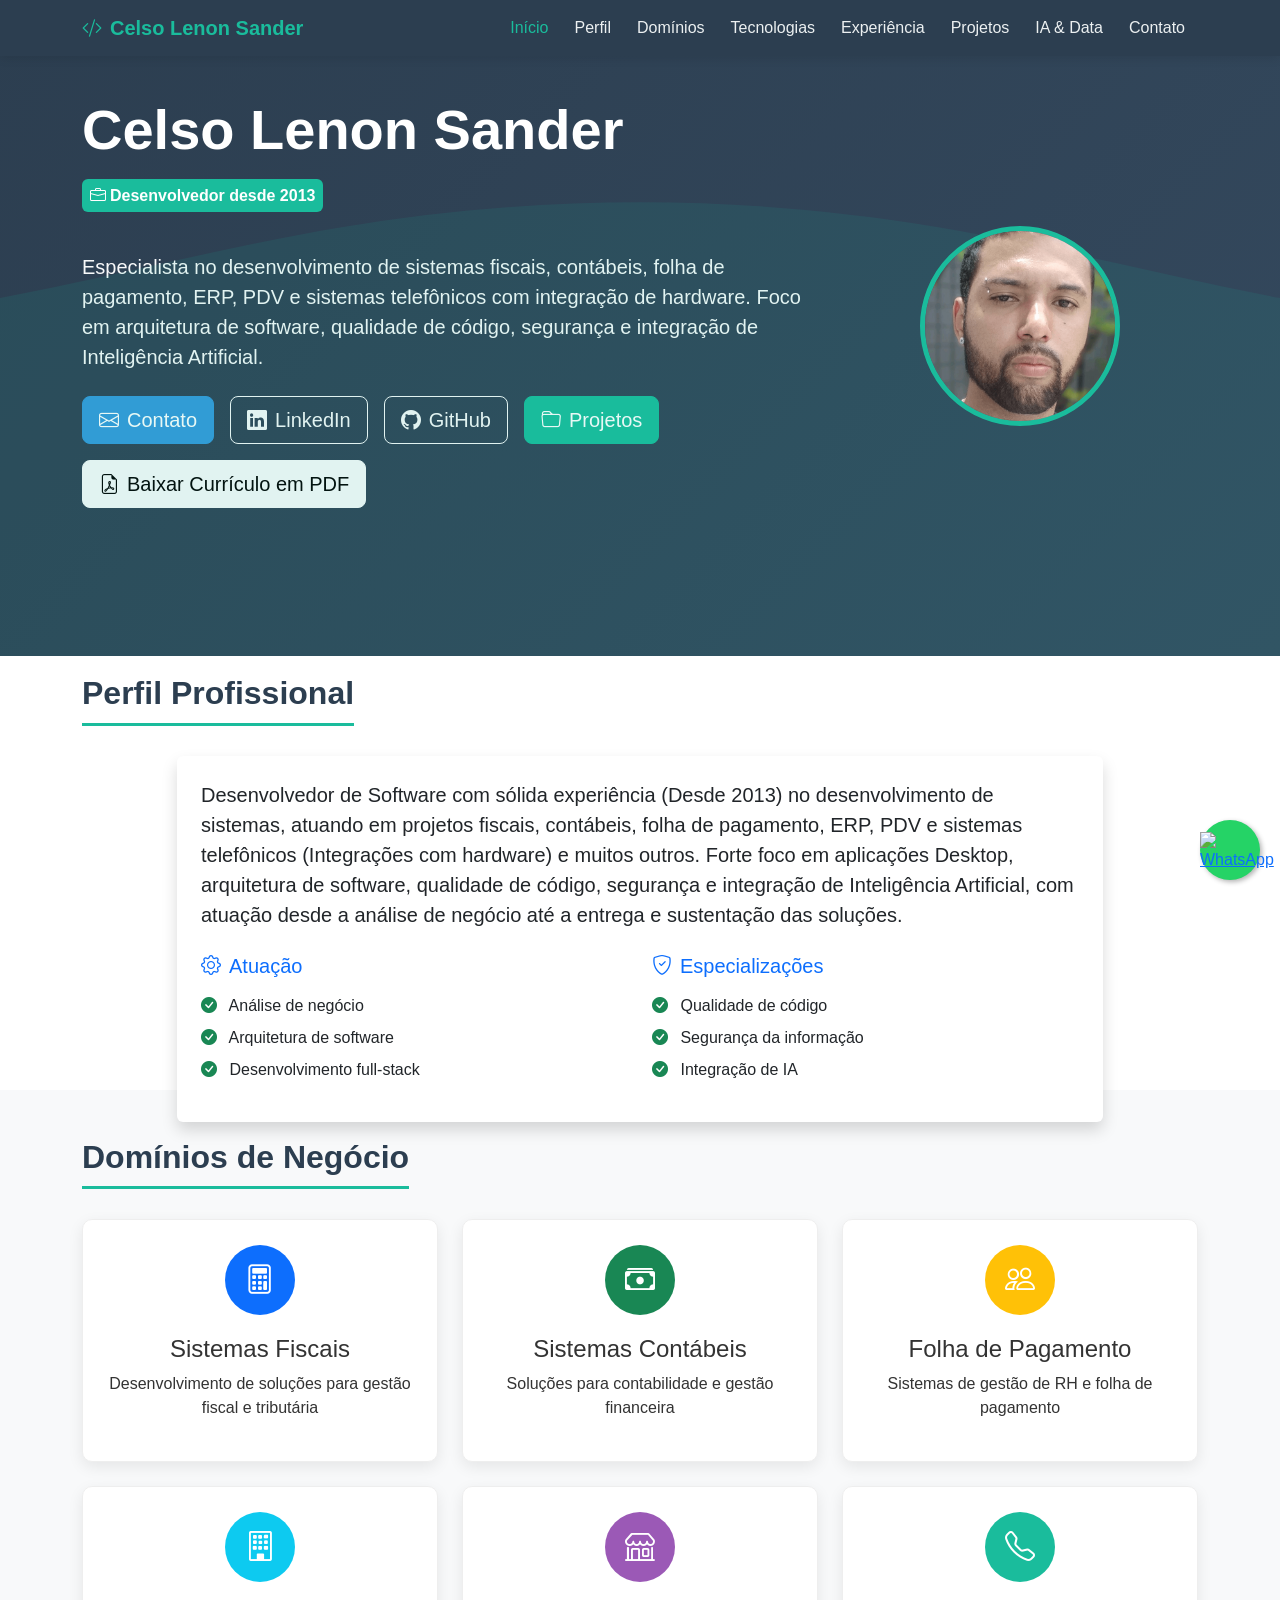
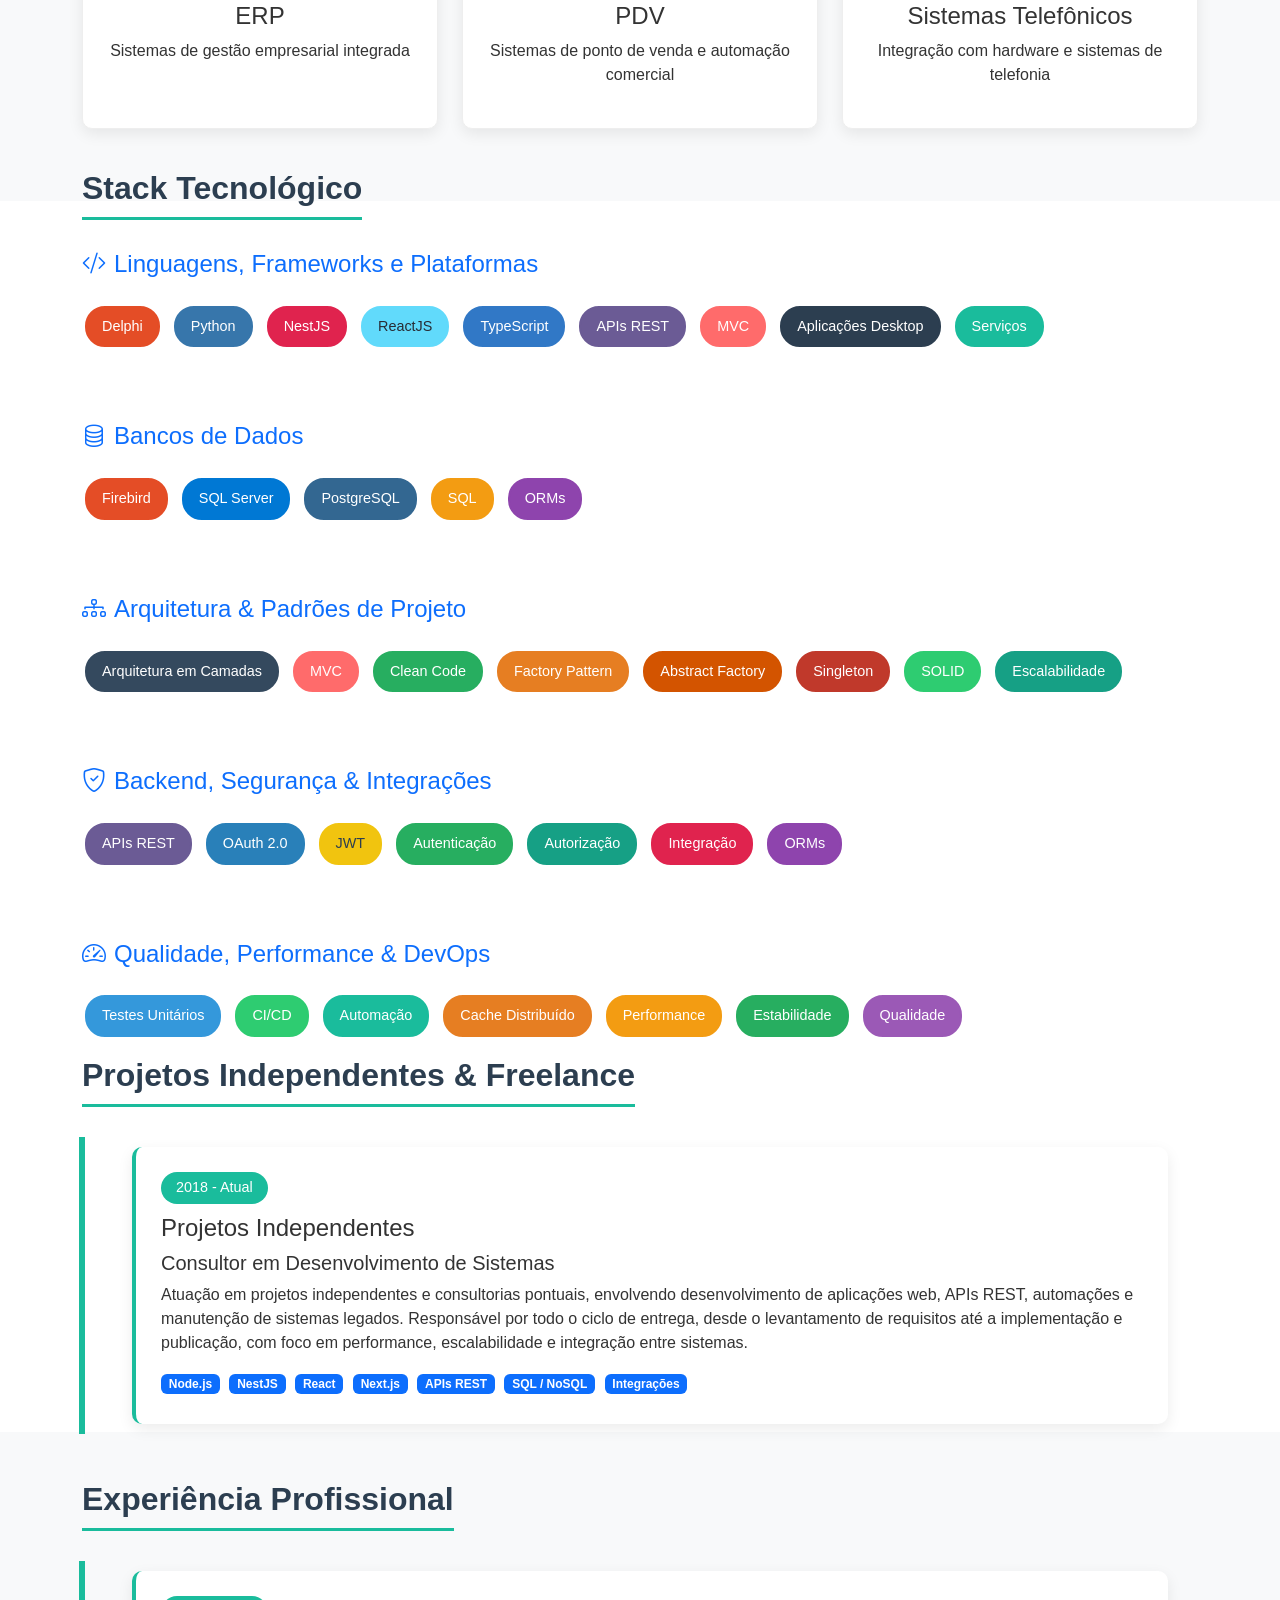
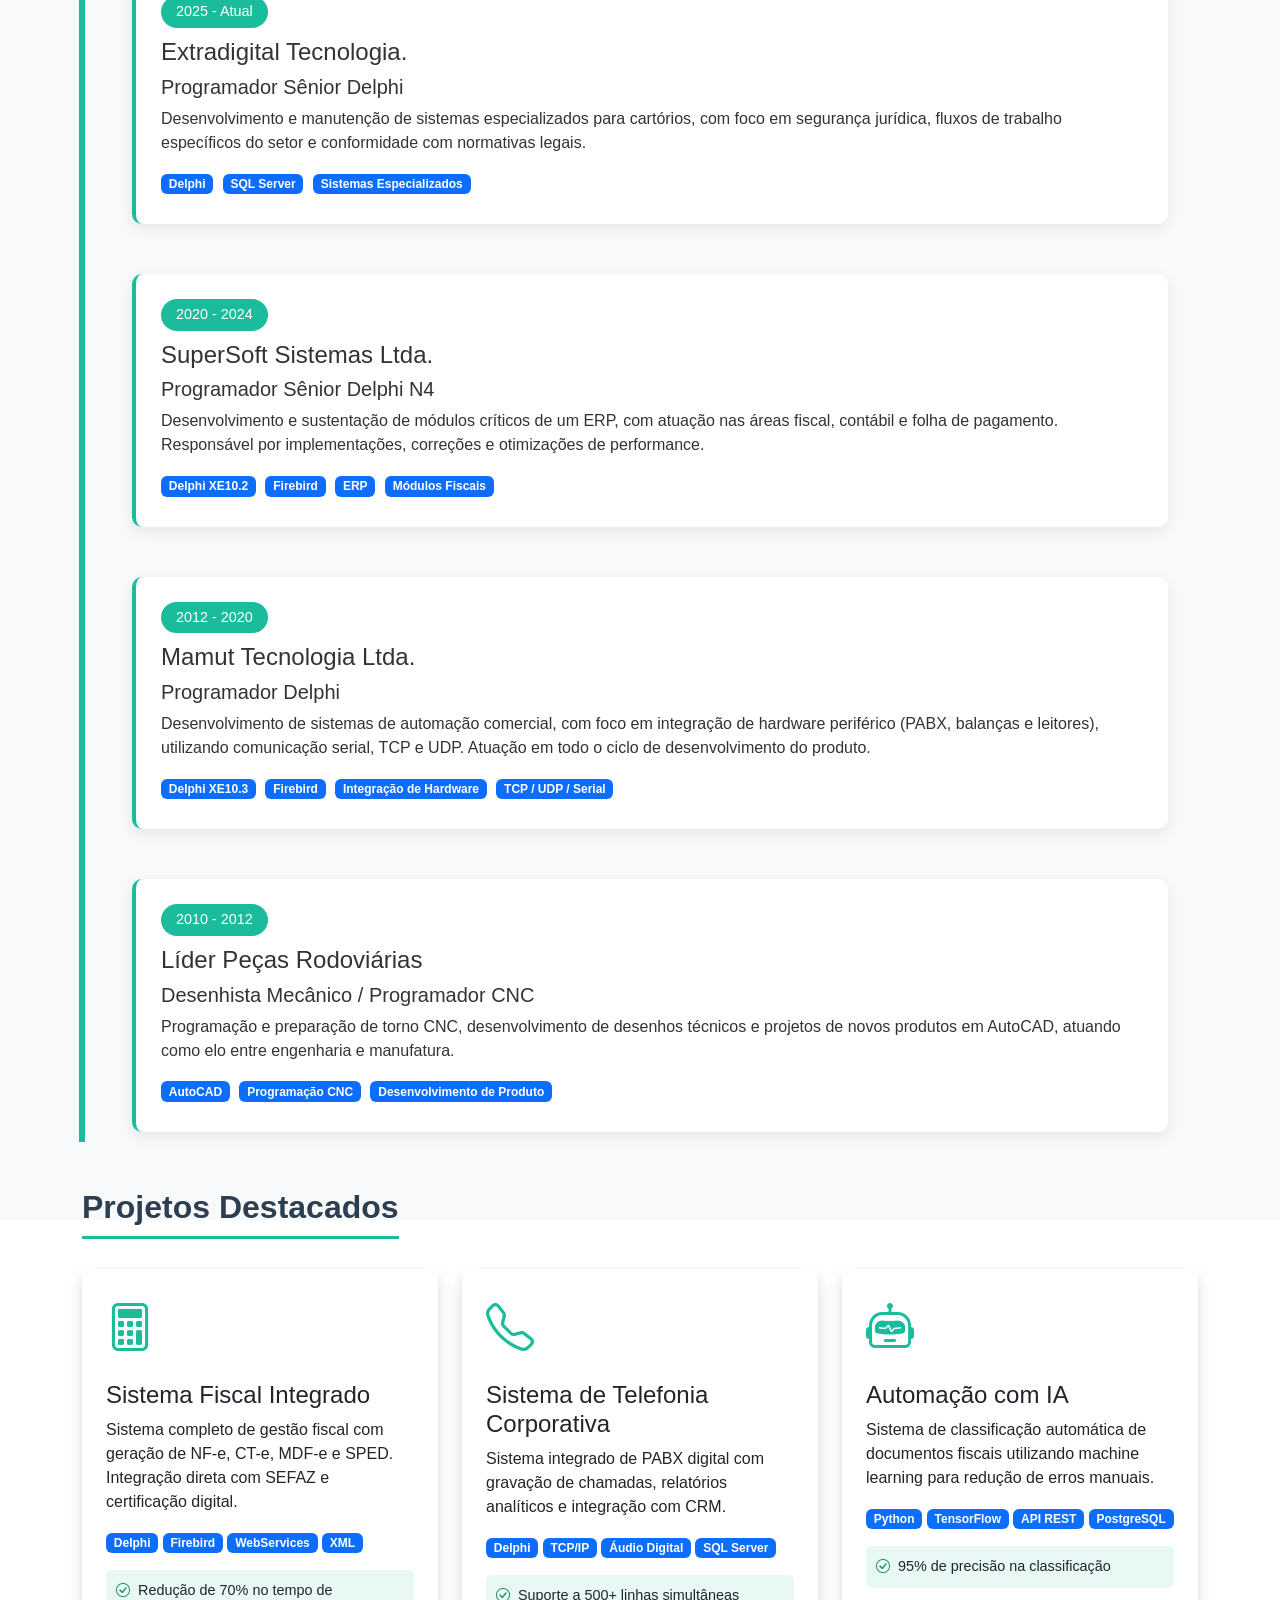
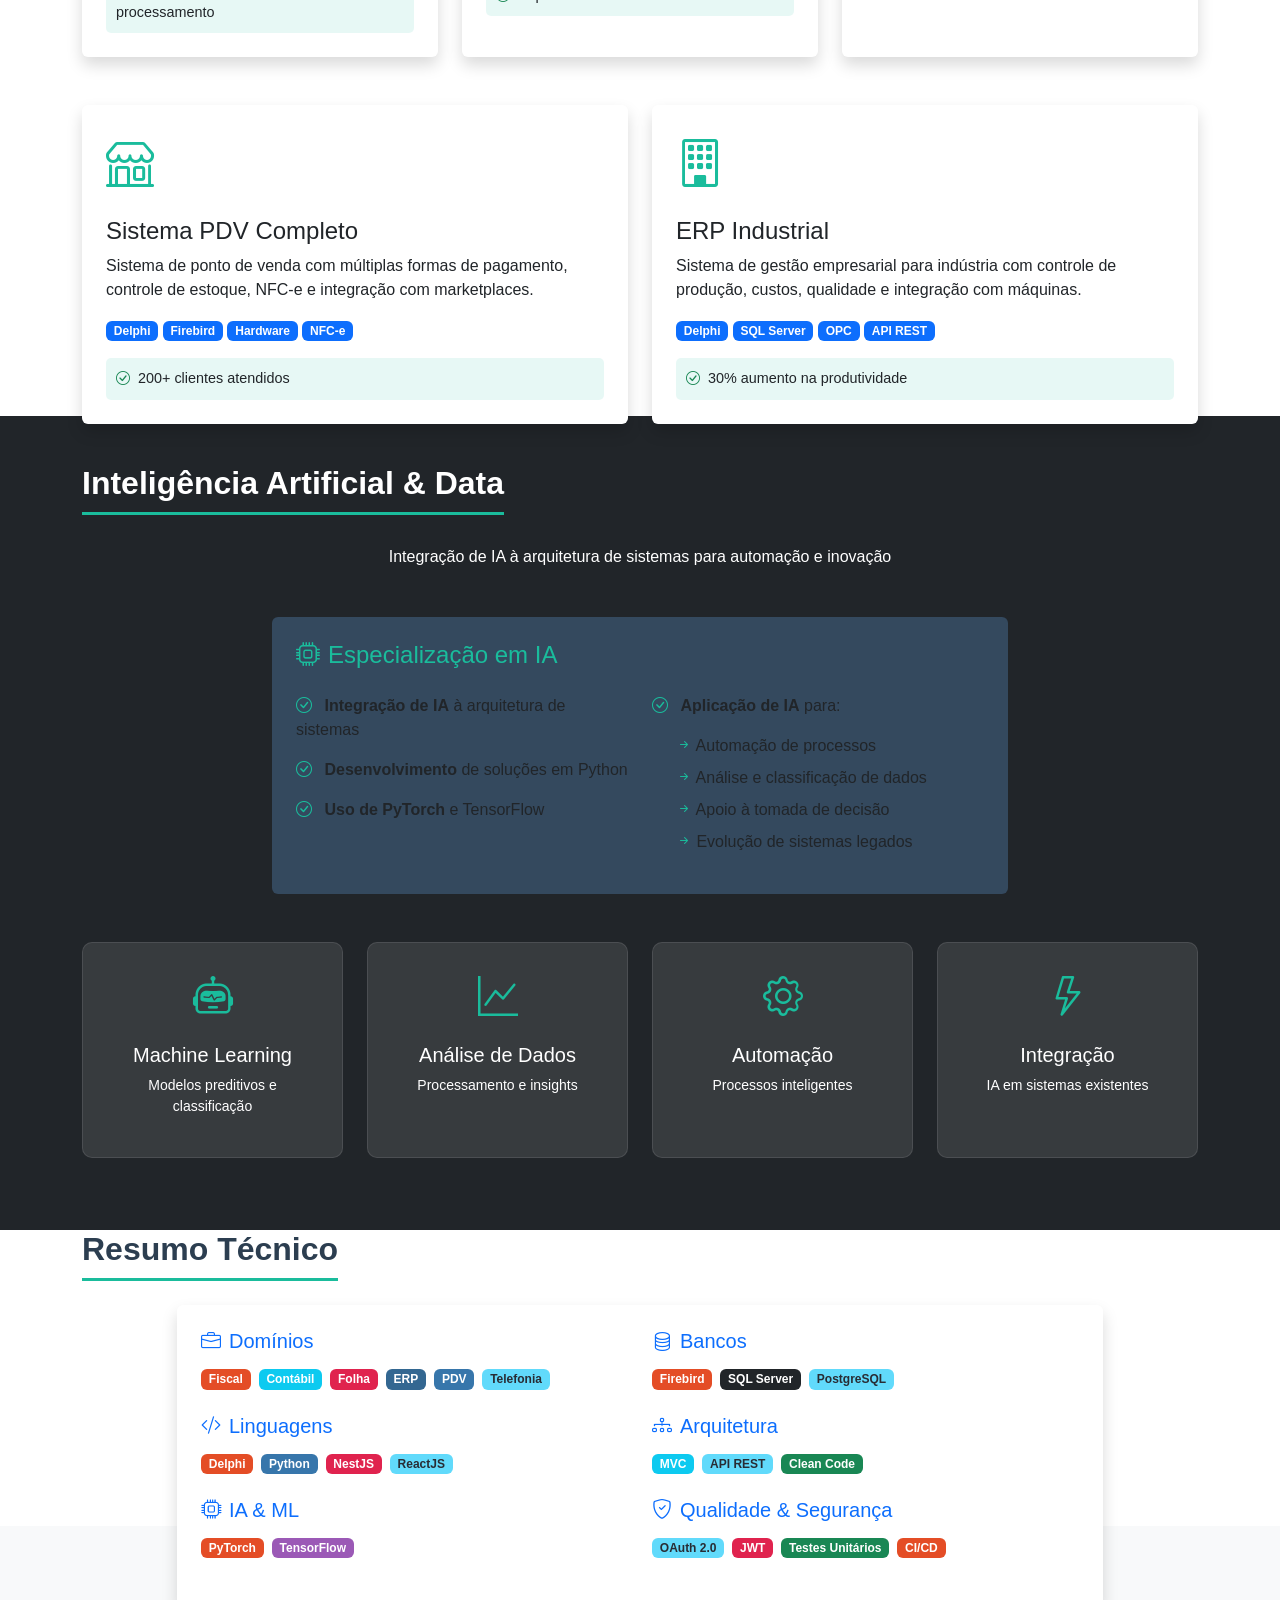
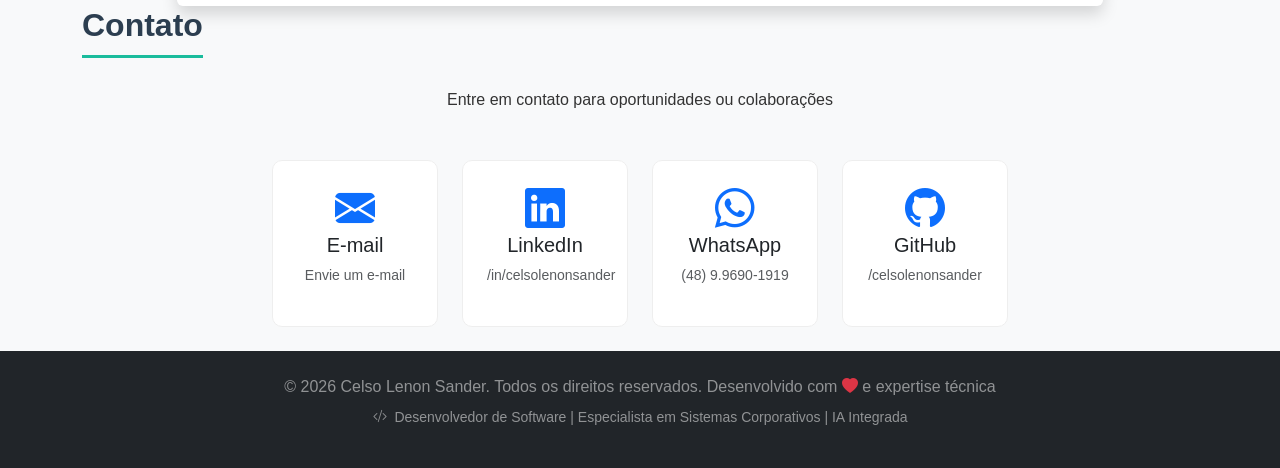
==== commit e64bcd67: "Ajuste seção sobreposta" ====
--- a/index.html
+++ b/index.html
@@ -727,9 +727,9 @@
     </section>
 
     <!-- Seção Resumo Técnico -->
-    <section id="resumo" class="py-5">
+    <section id="resumo" class="py-13">
         <div class="container">
-            <h2 class="section-title">Resumo Técnico</h2>
+            <h2 class="section-title mb-4">Resumo Técnico</h2>
             
             <div class="row">
                 <div class="col-lg-10 mx-auto">
@@ -806,7 +806,7 @@
     </section>
 
   <!-- Seção Contato -->
-<section id="contato" class="py-5 bg-light">
+<section id="contato" class="py-50 bg-light">
     <div class="container">
         <h2 class="section-title">Contato</h2>
         <p class="text-center mb-5">Entre em contato para oportunidades ou colaborações</p>
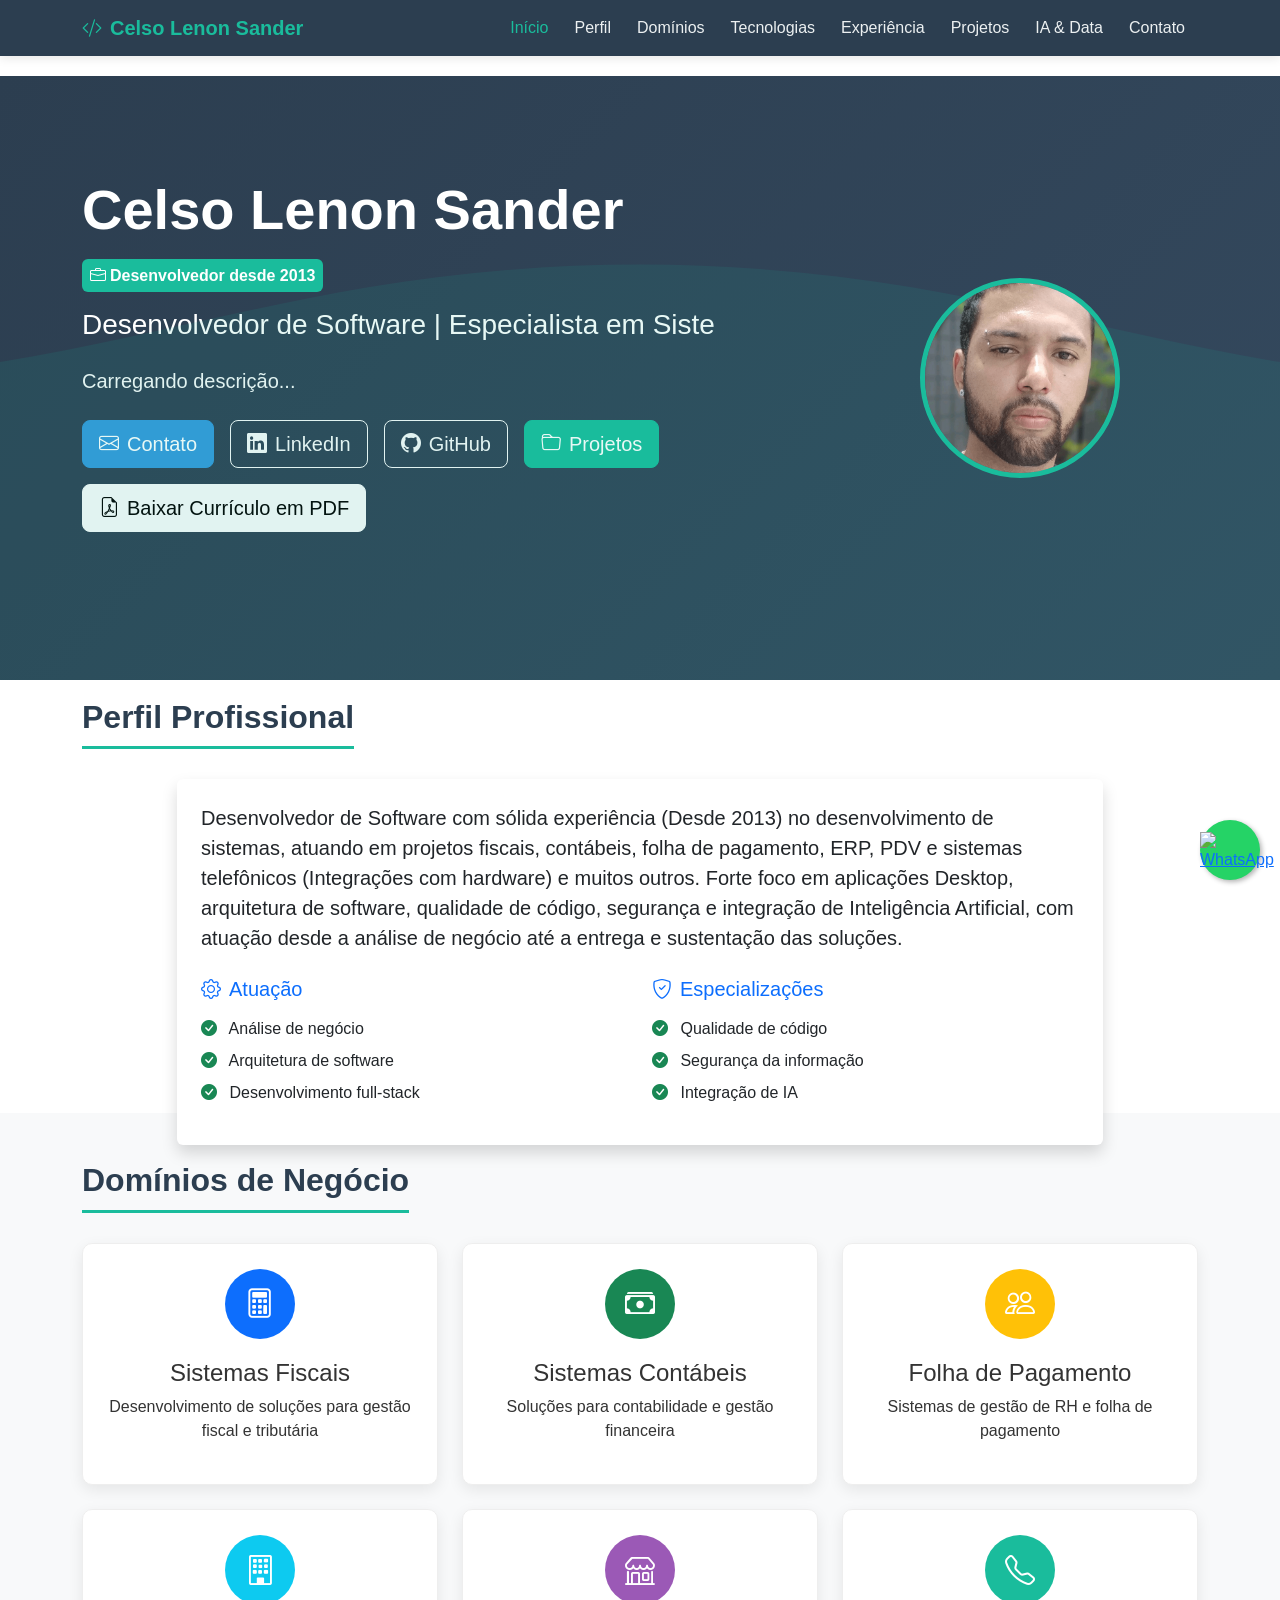
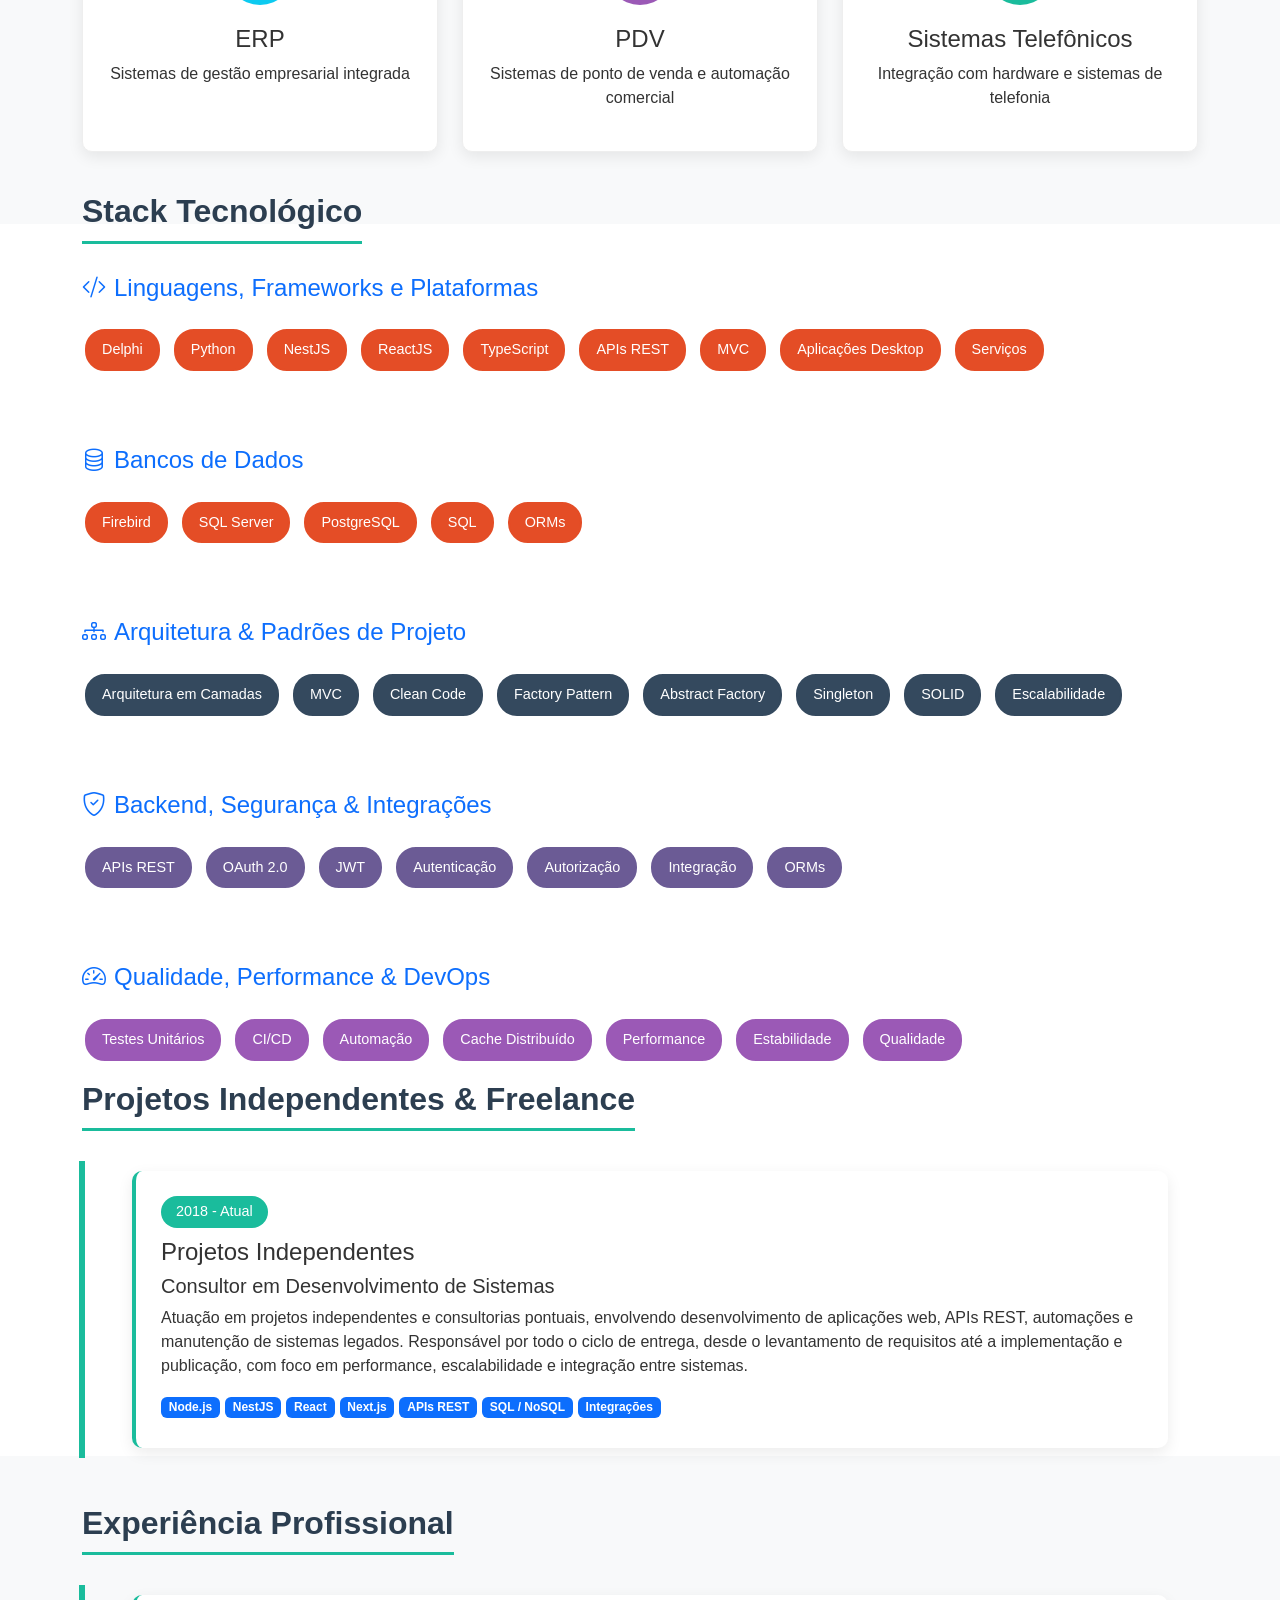
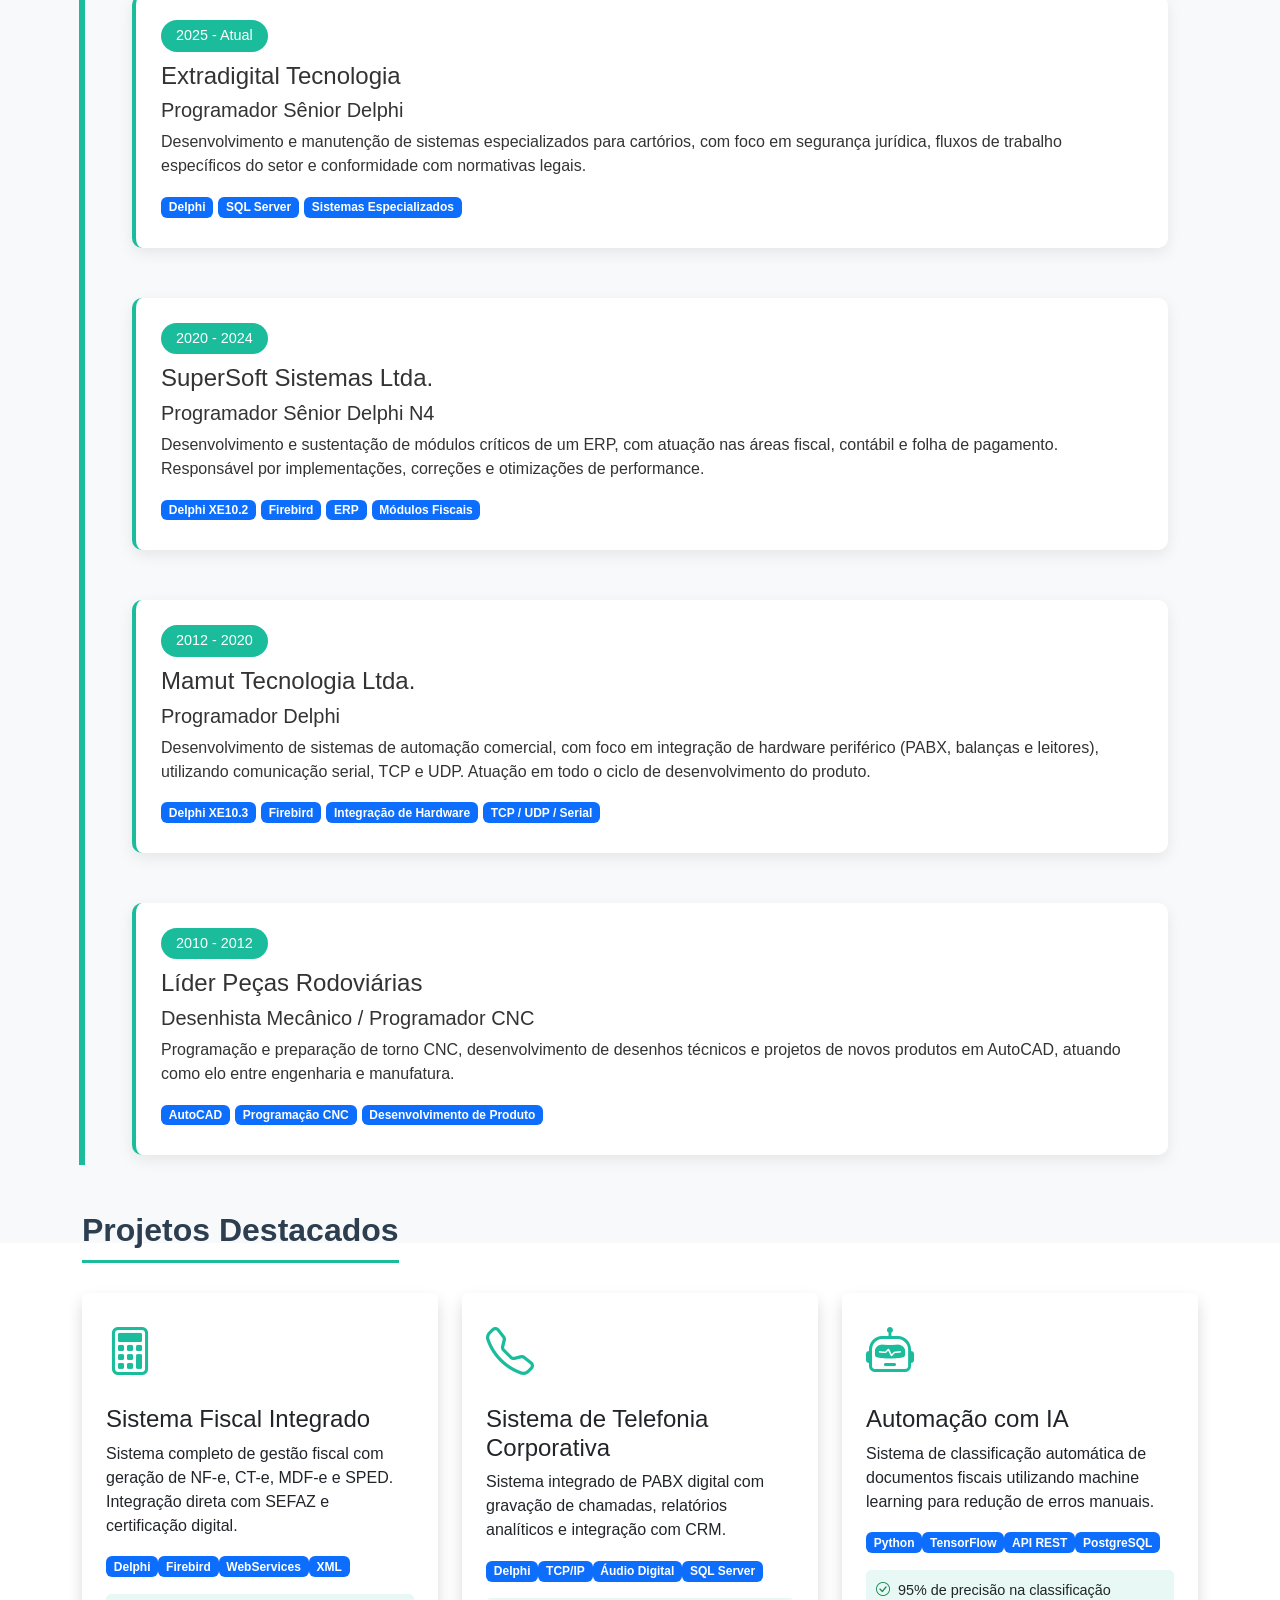
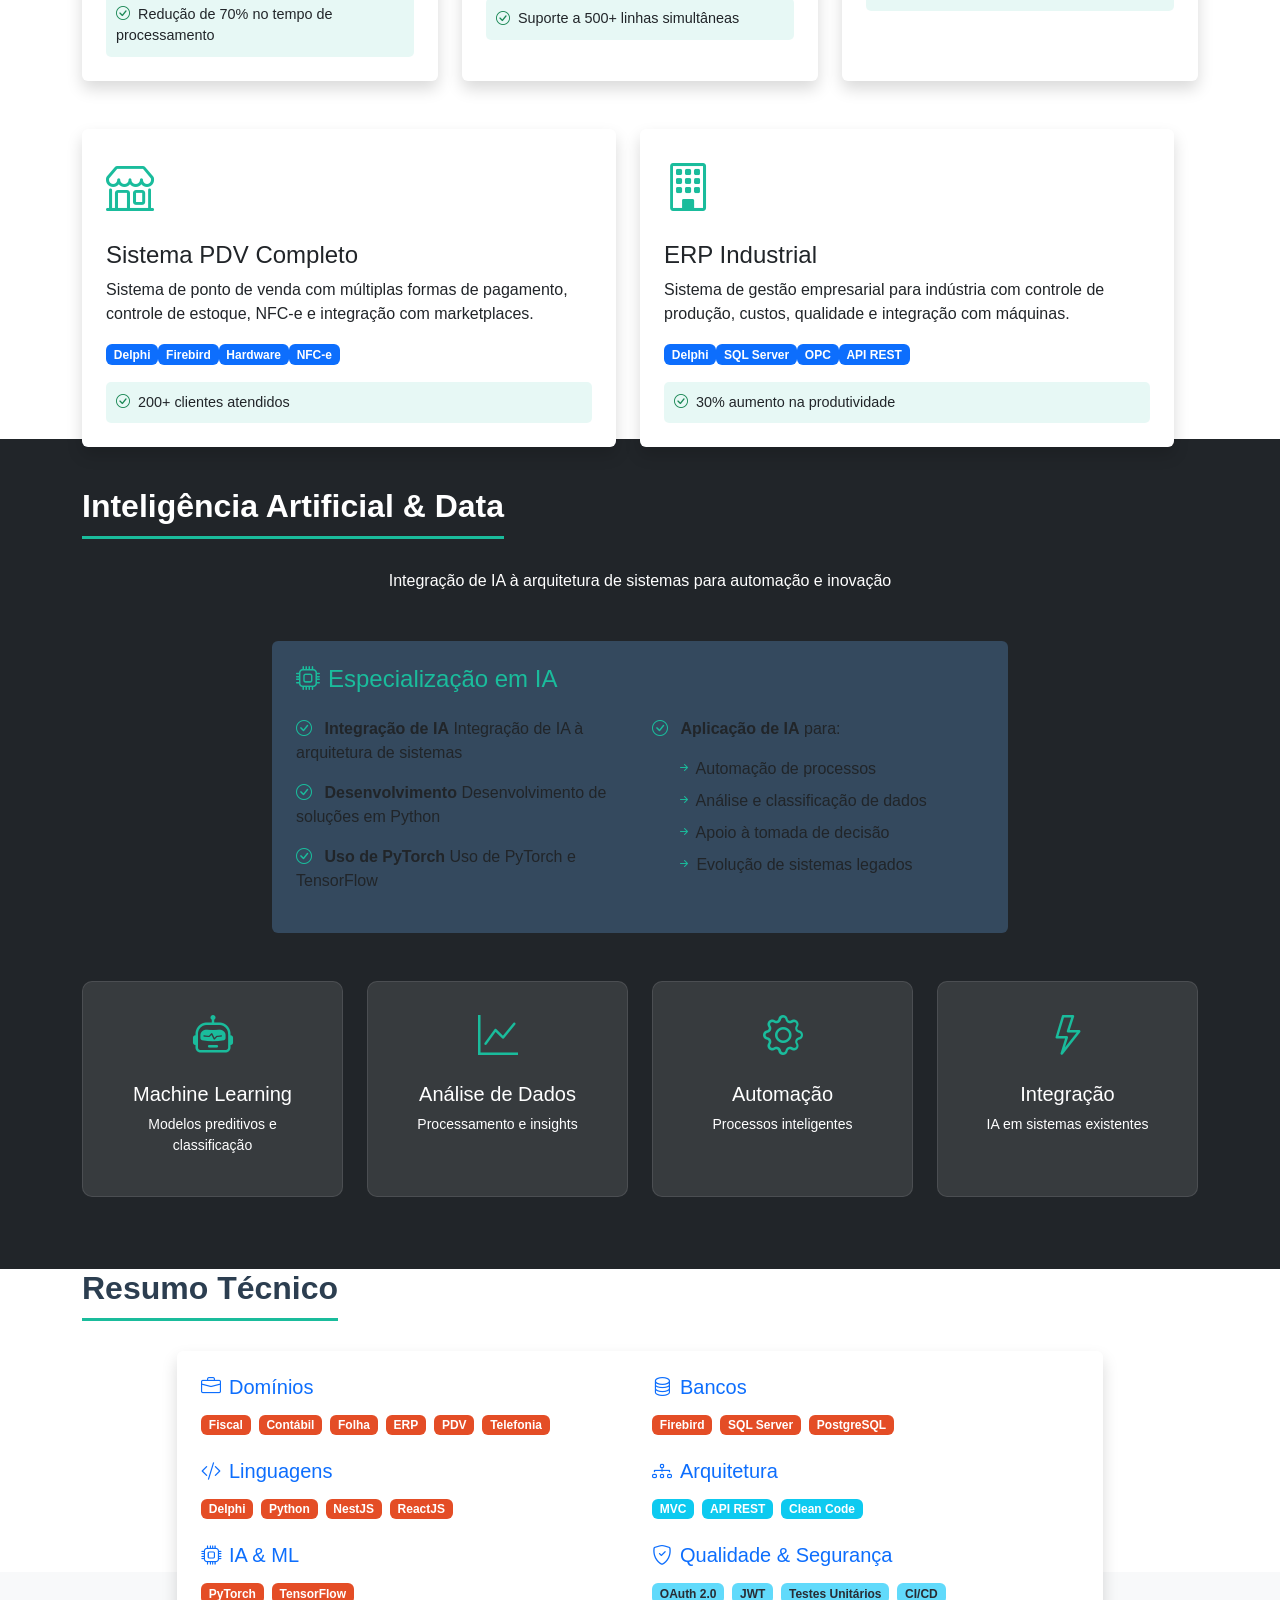
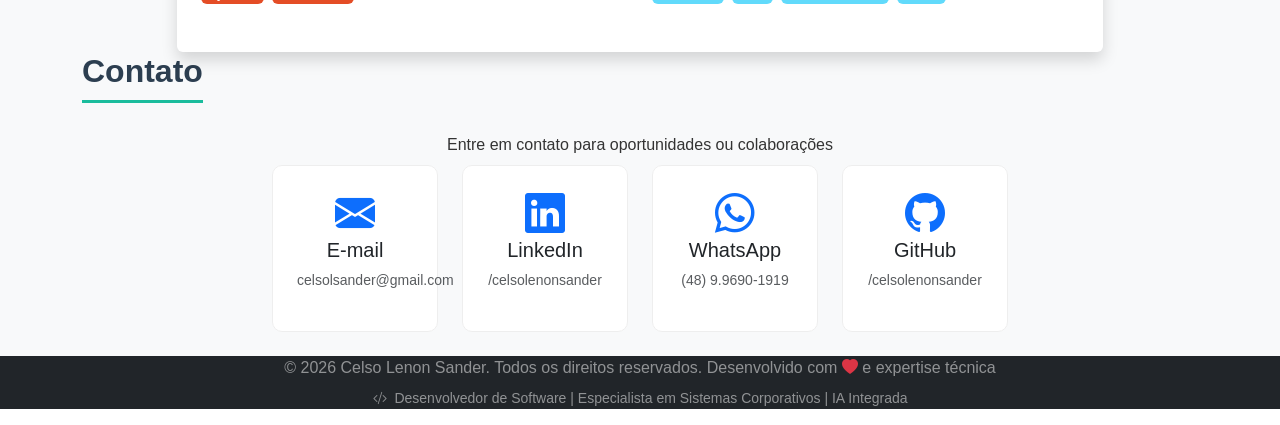
==== commit 7c30f553: "REFATORAÇÃO E SEO" ====
--- a/index.html
+++ b/index.html
@@ -1,6 +1,64 @@
 <!DOCTYPE html>
 <html lang="pt-br">
 <head>
+
+    <!-- Meta Tags para SEO - Otimizadas para palavras-chave -->
+    <meta name="description" content="Programador Sênior | Desenvolvedor de Software freelance com 10+ anos de experiência em Delphi, Python, NestJS, React. Especialista em sistemas corporativos, ERP, PDV, folha de pagamento, contábil, fiscal e integração de IA. Desenvolvedor disponível para projetos.">
+
+    <meta name="keywords" content="
+        programador delphi,
+        desenvolvedor delphi,
+        programador freelance,
+        desenvolvedor freelance,
+        programador delphi freelance,
+        desenvolvedor delphi freelance,
+        programador python,
+        desenvolvedor python,
+        programador nestjs,
+        desenvolvedor nestjs,
+        programador santa catarina,
+        desenvolvedor santa catarina,
+        desenvolvedor de software,
+        programador de software,
+        especialista em delphi,
+        consultor delphi,
+        desenvolvimento de sistemas,
+        programador experiente,
+        desenvolvedor experiente,
+        freelancer delphi,
+        freelancer desenvolvimento,
+        programador para projeto,
+        desenvolvedor para contrato,
+        programador remoto,
+        desenvolvedor remoto,
+        celso lenon sander,
+        desenvolvedor brasil,
+        programador brasil
+    ">
+
+    <!-- Open Graph otimizado -->
+    <meta property="og:title" content="Programador Sênior | Desenvolvedor Freelance com 10+ anos">
+    <meta property="og:description" content="Contrate um programador Delphi experiente para seu projeto. Desenvolvedor freelance especializado em sistemas corporativos, ERP, PDV, folha. Trabalho remoto ou presencial.">
+
+    <!-- Twitter Cards otimizado -->
+    <meta name="twitter:title" content="Programador Delphi Freelance | Desenvolvimento de Sistemas">
+    <meta name="twitter:description" content="Desenvolvedor Delphi disponível para projetos. Especialista em sistemas fiscais, contábeis, folha de pagamento e integração de IA.">
+
+    <!-- Canonical URL -->
+    <link rel="canonical" href="https://celsolenonsander.github.io/">
+
+    <!-- Hreflang para internacionalização -->
+    <link rel="alternate" hreflang="pt-br" href="https://celsolenonsander.github.io/">
+    <link rel="alternate" hreflang="pt" href="https://celsolenonsander.github.io/">
+    <link rel="alternate" hreflang="en" href="https://celsolenonsander.github.io/en/">
+    <link rel="alternate" hreflang="x-default" href="https://celsolenonsander.github.io/">
+
+    <!-- Mobile optimization -->
+    <meta name="theme-color" content="#2c3e50">
+    <meta name="apple-mobile-web-app-capable" content="yes">
+    <meta name="apple-mobile-web-app-status-bar-style" content="black-translucent">
+
+
     <meta charset="UTF-8">
     <meta name="viewport" content="width=device-width, initial-scale=1.0">
     <title>Celso Lenon Sander - Desenvolvedor de Software</title>
@@ -12,14 +70,15 @@
     <link rel="stylesheet" href="https://cdnjs.cloudflare.com/ajax/libs/animate.css/4.1.1/animate.min.css">
     <!-- CSS Personalizado -->
     <link rel="stylesheet" href="css/style.css">
-    <link rel="icon" type="image/x-icon" href="https://img.icons8.com/color/96/000000/delphi-ide.png">
+    <!--<link rel="icon" type="image/x-icon" href="https://img.icons8.com/color/96/000000/delphi-ide.png"> -->
+    <link rel="icon" type="image/x-icon" href="https://img.icons8.com/color/96/000000/artificial-intelligence.png">
 </head>
 <body>
     <!-- Navegação -->
     <nav class="navbar navbar-expand-lg navbar-dark fixed-top">
         <div class="container">
             <a class="navbar-brand fw-bold" href="#">
-                <i class="bi bi-code-slash me-2"></i>Celso Lenon Sander
+                <i class="bi bi-code-slash me-2"></i><span id="nav-name">Celso Lenon Sander</span>
             </a>
             <button class="navbar-toggler" type="button" data-bs-toggle="collapse" data-bs-target="#navbarNav">
                 <span class="navbar-toggler-icon"></span>
@@ -60,44 +119,21 @@
         <div class="container">
             <div class="row align-items-center">
                 <div class="col-lg-8">
-                    <h1 class="display-4 fw-bold mb-3">Celso Lenon Sander</h1>
-                    <div class="badge bg-accent text-white mb-3 p-2 fs-6">
-                        <i class="bi bi-briefcase me-1"></i>Desenvolvedor desde 2013
-                    </div>
-                    <h2 class="h3 mb-4 text-white">
-                        Desenvolvedor de Software | Especialista em Sistemas Corporativos | IA Integrada
-                    </h2>
-                    <p class="lead mb-4 text-light">
-                        Especialista no desenvolvimento de sistemas fiscais, contábeis, folha de pagamento, 
-                        ERP, PDV e sistemas telefônicos com integração de hardware. Foco em arquitetura de 
-                        software, qualidade de código, segurança e integração de Inteligência Artificial.
-                    </p>
-                    <div class="d-flex flex-wrap gap-3 mb-5">
-                        <a href="mailto:celsolsander@gmail.com?subject=Contato%20pelo%20site&body=Olá%20Celso,%20vim%20pelo%20seu%20portfólio." class="btn btn-primary btn-lg">
-                            <i class="bi bi-envelope me-2"></i>Contato
-                        </a>
-                        <a href="https://linkedin.com/in/celsolenonsander" target="_blank" class="btn btn-outline-light btn-lg">
-                            <i class="bi bi-linkedin me-2"></i>LinkedIn
-                        </a>
-                        <a href="https://github.com/celsolenonsander/" target="_blank" class="btn btn-outline-light btn-lg">
-                            <i class="bi bi-github me-2"></i>GitHub
-                        </a>
-                        <a href="#projetos" class="btn btn-accent btn-lg">
-                            <i class="bi bi-folder me-2"></i>Projetos
-                        </a>
-                        <button onclick="gerarCurriculoPDF()" class="btn btn-light btn-lg">
-                          <i class="bi bi-file-earmark-pdf me-2"></i>Baixar Currículo em PDF
-                       </button>
-
-                    </div>
-                </div>
-<div class="col-lg-4 text-center">
-    <div class="profile-img-placeholder">
-        <img src="img/eu.png" alt="Celso Lenon Sander" class="profile-img">
-        <!-- <p class="mt-3 text-light">Foto Profissional</p> -->
-    </div>
-</div>
-
+                    <h1 class="display-4 fw-bold mb-3" id="hero-name">Celso Lenon Sander</h1>
+                    <div class="badge bg-accent text-white mb-3 p-2 fs-6" id="experience-badge">
+                        <i class="bi bi-briefcase me-1"></i>Desenvolvedor desde <span id="experience-year">2013</span>
+                    </div>
+                    <h2 class="h3 mb-4 text-white" id="hero-title">Desenvolvedor de Software | Especialista em Sistemas Corporativos | IA Integrada</h2>
+                    <p class="lead mb-4 text-light" id="hero-description">Carregando descrição...</p>
+                    <div class="d-flex flex-wrap gap-3 mb-5" id="hero-buttons">
+                        <!-- Botões serão renderizados via JavaScript -->
+                    </div>
+                </div>
+                <div class="col-lg-4 text-center">
+                    <div class="profile-img-placeholder">
+                        <img id="profile-img" src="img/eu.png" alt="Celso Lenon Sander" class="profile-img">
+                    </div>
+                </div>
             </div>
         </div>
     </section>
@@ -110,49 +146,9 @@
                 <div class="col-lg-10 mx-auto">
                     <div class="card border-0 shadow">
                         <div class="card-body p-4">
-                            <p class="fs-5">
-                                Desenvolvedor de Software com sólida experiência (Desde 2013) no desenvolvimento 
-                                de sistemas, atuando em projetos fiscais, contábeis, folha de pagamento, ERP, 
-                                PDV e sistemas telefônicos (Integrações com hardware) e muitos outros. Forte 
-                                foco em aplicações Desktop, arquitetura de software, qualidade de código, 
-                                segurança e integração de Inteligência Artificial, com atuação desde a análise 
-                                de negócio até a entrega e sustentação das soluções.
-                            </p>
-                            <div class="row mt-4">
-                                <div class="col-md-6">
-                                    <h5 class="text-primary mb-3"><i class="bi bi-gear me-2"></i>Atuação</h5>
-                                    <ul class="list-unstyled">
-                                        <li class="mb-2">
-                                            <i class="bi bi-check-circle-fill text-success me-2"></i>
-                                            Análise de negócio
-                                        </li>
-                                        <li class="mb-2">
-                                            <i class="bi bi-check-circle-fill text-success me-2"></i>
-                                            Arquitetura de software
-                                        </li>
-                                        <li class="mb-2">
-                                            <i class="bi bi-check-circle-fill text-success me-2"></i>
-                                            Desenvolvimento full-stack
-                                        </li>
-                                    </ul>
-                                </div>
-                                <div class="col-md-6">
-                                    <h5 class="text-primary mb-3"><i class="bi bi-shield-check me-2"></i>Especializações</h5>
-                                    <ul class="list-unstyled">
-                                        <li class="mb-2">
-                                            <i class="bi bi-check-circle-fill text-success me-2"></i>
-                                            Qualidade de código
-                                        </li>
-                                        <li class="mb-2">
-                                            <i class="bi bi-check-circle-fill text-success me-2"></i>
-                                            Segurança da informação
-                                        </li>
-                                        <li class="mb-2">
-                                            <i class="bi bi-check-circle-fill text-success me-2"></i>
-                                            Integração de IA
-                                        </li>
-                                    </ul>
-                                </div>
+                            <p class="fs-5" id="profile-summary">Carregando perfil...</p>
+                            <div class="row mt-4" id="profile-highlights">
+                                <!-- Destaques serão renderizados via JavaScript -->
                             </div>
                         </div>
                     </div>
@@ -165,61 +161,8 @@
     <section id="dominios" class="py-5 bg-light">
         <div class="container">
             <h2 class="section-title">Domínios de Negócio</h2>
-            <div class="row">
-                <div class="col-md-6 col-lg-4 mb-4">
-                    <div class="domain-card">
-                        <div class="domain-icon bg-primary">
-                            <i class="bi bi-calculator"></i>
-                        </div>
-                        <h4>Sistemas Fiscais</h4>
-                        <p>Desenvolvimento de soluções para gestão fiscal e tributária</p>
-                    </div>
-                </div>
-                <div class="col-md-6 col-lg-4 mb-4">
-                    <div class="domain-card">
-                        <div class="domain-icon bg-success">
-                            <i class="bi bi-cash-stack"></i>
-                        </div>
-                        <h4>Sistemas Contábeis</h4>
-                        <p>Soluções para contabilidade e gestão financeira</p>
-                    </div>
-                </div>
-                <div class="col-md-6 col-lg-4 mb-4">
-                    <div class="domain-card">
-                        <div class="domain-icon bg-warning">
-                            <i class="bi bi-people"></i>
-                        </div>
-                        <h4>Folha de Pagamento</h4>
-                        <p>Sistemas de gestão de RH e folha de pagamento</p>
-                    </div>
-                </div>
-                <div class="col-md-6 col-lg-4 mb-4">
-                    <div class="domain-card">
-                        <div class="domain-icon bg-info">
-                            <i class="bi bi-building"></i>
-                        </div>
-                        <h4>ERP</h4>
-                        <p>Sistemas de gestão empresarial integrada</p>
-                    </div>
-                </div>
-                <div class="col-md-6 col-lg-4 mb-4">
-                    <div class="domain-card">
-                        <div class="domain-icon bg-purple">
-                            <i class="bi bi-shop"></i>
-                        </div>
-                        <h4>PDV</h4>
-                        <p>Sistemas de ponto de venda e automação comercial</p>
-                    </div>
-                </div>
-                <div class="col-md-6 col-lg-4 mb-4">
-                    <div class="domain-card">
-                        <div class="domain-icon bg-teal">
-                            <i class="bi bi-telephone"></i>
-                        </div>
-                        <h4>Sistemas Telefônicos</h4>
-                        <p>Integração com hardware e sistemas de telefonia</p>
-                    </div>
-                </div>
+            <div class="row" id="domains-container">
+                <!-- Domínios serão renderizados via JavaScript -->
             </div>
         </div>
     </section>
@@ -235,16 +178,8 @@
                     <h3 class="h4 mb-4 text-primary">
                         <i class="bi bi-code-slash me-2"></i>Linguagens, Frameworks e Plataformas
                     </h3>
-                    <div class="d-flex flex-wrap gap-2 mb-4">
-                        <span class="tech-badge delphi">Delphi</span>
-                        <span class="tech-badge python">Python</span>
-                        <span class="tech-badge nestjs">NestJS</span>
-                        <span class="tech-badge react">ReactJS</span>
-                        <span class="tech-badge typescript">TypeScript</span>
-                        <span class="tech-badge api">APIs REST</span>
-                        <span class="tech-badge mvc">MVC</span>
-                        <span class="tech-badge desktop">Aplicações Desktop</span>
-                        <span class="tech-badge services">Serviços</span>
+                    <div class="d-flex flex-wrap gap-2 mb-4" id="tech-languages">
+                        <!-- Tecnologias serão renderizadas via JavaScript -->
                     </div>
                 </div>
             </div>
@@ -255,12 +190,8 @@
                     <h3 class="h4 mb-4 text-primary">
                         <i class="bi bi-database me-2"></i>Bancos de Dados
                     </h3>
-                    <div class="d-flex flex-wrap gap-2 mb-4">
-                        <span class="tech-badge firebird">Firebird</span>
-                        <span class="tech-badge sqlserver">SQL Server</span>
-                        <span class="tech-badge postgresql">PostgreSQL</span>
-                        <span class="tech-badge sql">SQL</span>
-                        <span class="tech-badge orm">ORMs</span>
+                    <div class="d-flex flex-wrap gap-2 mb-4" id="tech-databases">
+                        <!-- Tecnologias serão renderizadas via JavaScript -->
                     </div>
                 </div>
             </div>
@@ -271,15 +202,8 @@
                     <h3 class="h4 mb-4 text-primary">
                         <i class="bi bi-diagram-3 me-2"></i>Arquitetura & Padrões de Projeto
                     </h3>
-                    <div class="d-flex flex-wrap gap-2 mb-4">
-                        <span class="tech-badge architecture">Arquitetura em Camadas</span>
-                        <span class="tech-badge mvc">MVC</span>
-                        <span class="tech-badge cleancode">Clean Code</span>
-                        <span class="tech-badge factory">Factory Pattern</span>
-                        <span class="tech-badge abstract">Abstract Factory</span>
-                        <span class="tech-badge singleton">Singleton</span>
-                        <span class="tech-badge solid">SOLID</span>
-                        <span class="tech-badge scalable">Escalabilidade</span>
+                    <div class="d-flex flex-wrap gap-2 mb-4" id="tech-architecture">
+                        <!-- Tecnologias serão renderizadas via JavaScript -->
                     </div>
                 </div>
             </div>
@@ -290,14 +214,8 @@
                     <h3 class="h4 mb-4 text-primary">
                         <i class="bi bi-shield-check me-2"></i>Backend, Segurança & Integrações
                     </h3>
-                    <div class="d-flex flex-wrap gap-2 mb-4">
-                        <span class="tech-badge api">APIs REST</span>
-                        <span class="tech-badge oauth">OAuth 2.0</span>
-                        <span class="tech-badge jwt">JWT</span>
-                        <span class="tech-badge auth">Autenticação</span>
-                        <span class="tech-badge authorization">Autorização</span>
-                        <span class="tech-badge integration">Integração</span>
-                        <span class="tech-badge orm">ORMs</span>
+                    <div class="d-flex flex-wrap gap-2 mb-4" id="tech-backend">
+                        <!-- Tecnologias serão renderizadas via JavaScript -->
                     </div>
                 </div>
             </div>
@@ -308,178 +226,30 @@
                     <h3 class="h4 mb-4 text-primary">
                         <i class="bi bi-speedometer2 me-2"></i>Qualidade, Performance & DevOps
                     </h3>
-                    <div class="d-flex flex-wrap gap-2">
-                        <span class="tech-badge unittest">Testes Unitários</span>
-                        <span class="tech-badge cicd">CI/CD</span>
-                        <span class="tech-badge automation">Automação</span>
-                        <span class="tech-badge cache">Cache Distribuído</span>
-                        <span class="tech-badge performance">Performance</span>
-                        <span class="tech-badge stability">Estabilidade</span>
-                        <span class="tech-badge quality">Qualidade</span>
-                    </div>
-                </div>
-            </div>
-        </div>
-    </section>
-
-<!-- ============================= -->
-<!-- Experiência: Projetos Independentes -->
-<!-- ============================= -->
-<section id="freelance" class="py-5">
-    <div class="container">
-        <h2 class="section-title">Projetos Independentes & Freelance</h2>
-
-        <div class="timeline">
-            <div class="timeline-item">
-                <div class="timeline-content">
-                    <div class="timeline-date">2018 - Atual</div>
-
-                    <h4>Projetos Independentes</h4>
-                    <h5>Consultor em Desenvolvimento de Sistemas</h5>
-
-                    <p>
-                        Atuação em projetos independentes e consultorias pontuais, envolvendo desenvolvimento
-                        de aplicações web, APIs REST, automações e manutenção de sistemas legados.
-                        Responsável por todo o ciclo de entrega, desde o levantamento de requisitos
-                        até a implementação e publicação, com foco em performance, escalabilidade
-                        e integração entre sistemas.
-                    </p>
-
-                    <div class="tech-tags">
-                        <span class="badge bg-primary">Node.js</span>
-                        <span class="badge bg-primary">NestJS</span>
-                        <span class="badge bg-primary">React</span>
-                        <span class="badge bg-primary">Next.js</span>
-                        <span class="badge bg-primary">APIs REST</span>
-                        <span class="badge bg-primary">SQL / NoSQL</span>
-                        <span class="badge bg-primary">Integrações</span>
-                    </div>
-                </div>
-            </div>
-        </div>
-    </div>
-</section>
-
-    <!-- ============================= -->
-    <!-- Experiência Profissional -->
-    <!-- ============================= -->
+                    <div class="d-flex flex-wrap gap-2" id="tech-devops">
+                        <!-- Tecnologias serão renderizadas via JavaScript -->
+                    </div>
+                </div>
+            </div>
+        </div>
+    </section>
+
+    <!-- Seção Freelance -->
+    <section id="freelance" class="py-5">
+        <div class="container">
+            <h2 class="section-title">Projetos Independentes & Freelance</h2>
+            <div class="timeline" id="freelance-container">
+                <!-- Freelance será renderizado via JavaScript -->
+            </div>
+        </div>
+    </section>
+
+    <!-- Seção Experiência -->
     <section id="experiencia" class="py-5 bg-light">
         <div class="container">
             <h2 class="section-title">Experiência Profissional</h2>
-
-            <div class="timeline">
-
-                <div class="timeline-item">
-                    <div class="timeline-content">
-                        <div class="timeline-date">2025 - Atual</div>
-
-                        <h4>Extradigital Tecnologia.</h4>
-                        <h5>Programador Sênior Delphi</h5>
-
-                        <p>
-                            Desenvolvimento e manutenção de sistemas especializados para cartórios,
-                            com foco em segurança jurídica, fluxos de trabalho específicos do setor
-                            e conformidade com normativas legais.
-                        </p>
-
-                        <div class="tech-tags">
-                            <span class="badge bg-primary">Delphi</span>
-                            <span class="badge bg-primary">SQL Server</span>
-                            <span class="badge bg-primary">Sistemas Especializados</span>
-                        </div>
-                    </div>
-                </div>
-<!--
-                <div class="timeline-item">
-                    <div class="timeline-content">
-                        <div class="timeline-date">2022 - 2024</div>
-
-                        <h4>Theos Informática Ltda.</h4>
-                        <h5>Programador Sênior Delphi</h5>
-
-                        <p>
-                            Liderança no desenvolvimento de sistemas integrados de folha de pagamento,
-                            envolvendo cálculos complexos, geração de relatórios fiscais,
-                            integração bancária e conformidade com a legislação trabalhista vigente.
-                        </p>
-
-                        <div class="tech-tags">
-                            <span class="badge bg-primary">Delphi</span>
-                            <span class="badge bg-primary">SQL Server</span>
-                            <span class="badge bg-primary">Sistemas de Folha</span>
-                            <span class="badge bg-primary">Integração Bancária</span>
-                        </div>
-                    </div>
-                </div>
--->
-                <div class="timeline-item">
-                    <div class="timeline-content">
-                        <div class="timeline-date">2020 - 2024</div>
-
-                        <h4>SuperSoft Sistemas Ltda.</h4>
-                        <h5>Programador Sênior Delphi N4</h5>
-
-                        <p>
-                            Desenvolvimento e sustentação de módulos críticos de um ERP,
-                            com atuação nas áreas fiscal, contábil e folha de pagamento.
-                            Responsável por implementações, correções e otimizações de performance.
-                        </p>
-
-                        <div class="tech-tags">
-                            <span class="badge bg-primary">Delphi XE10.2</span>
-                            <span class="badge bg-primary">Firebird</span>
-                            <span class="badge bg-primary">ERP</span>
-                            <span class="badge bg-primary">Módulos Fiscais</span>
-                        </div>
-                    </div>
-                </div>
-
-                <div class="timeline-item">
-                    <div class="timeline-content">
-                        <div class="timeline-date">2012 - 2020</div>
-
-                        <h4>Mamut Tecnologia Ltda.</h4>
-                        <h5>Programador Delphi</h5>
-
-                        <p>
-                            Desenvolvimento de sistemas de automação comercial,
-                            com foco em integração de hardware periférico
-                            (PABX, balanças e leitores),
-                            utilizando comunicação serial, TCP e UDP.
-                            Atuação em todo o ciclo de desenvolvimento do produto.
-                        </p>
-
-                        <div class="tech-tags">
-                            <span class="badge bg-primary">Delphi XE10.3</span>
-                            <span class="badge bg-primary">Firebird</span>
-                            <span class="badge bg-primary">Integração de Hardware</span>
-                            <span class="badge bg-primary">TCP / UDP / Serial</span>
-                        </div>
-                    </div>
-                </div>
-
-                <div class="timeline-item">
-                    <div class="timeline-content">
-                        <div class="timeline-date">2010 - 2012</div>
-
-                        <h4>Líder Peças Rodoviárias</h4>
-                        <h5>Desenhista Mecânico / Programador CNC</h5>
-
-                        <p>
-                            Programação e preparação de torno CNC,
-                            desenvolvimento de desenhos técnicos e projetos
-                            de novos produtos em AutoCAD,
-                            atuando como elo entre engenharia e manufatura.
-                        </p>
-
-                        <div class="tech-tags">
-                            <span class="badge bg-primary">AutoCAD</span>
-                            <span class="badge bg-primary">Programação CNC</span>
-                            <span class="badge bg-primary">Desenvolvimento de Produto</span>
-                        </div>
-                    </div>
-                </div>
-
+            <div class="timeline" id="experience-container">
+                <!-- Experiências serão renderizadas via JavaScript -->
             </div>
         </div>
     </section>
@@ -488,316 +258,37 @@
     <section id="projetos" class="py-5">
         <div class="container">
             <h2 class="section-title">Projetos Destacados</h2>
-            
-            <div class="row">
-                <!-- Projeto 1 -->
-                <div class="col-md-4 mb-4">
-                    <div class="card h-100 border-0 shadow project-card">
-                        <div class="card-body p-4">
-                            <div class="project-icon mb-3">
-                                <i class="bi bi-calculator"></i>
-                            </div>
-                            <h4 class="card-title">Sistema Fiscal Integrado</h4>
-                            <p class="card-text">
-                                Sistema completo de gestão fiscal com geração de NF-e, CT-e, MDF-e e SPED.
-                                Integração direta com SEFAZ e certificação digital.
-                            </p>
-                            <div class="mb-3">
-                                <span class="badge bg-primary">Delphi</span>
-                                <span class="badge bg-primary">Firebird</span>
-                                <span class="badge bg-primary">WebServices</span>
-                                <span class="badge bg-primary">XML</span>
-                            </div>
-                            <div class="project-result">
-                                <i class="bi bi-check-circle text-success me-1"></i>
-                                Redução de 70% no tempo de processamento
-                            </div>
-                        </div>
-                    </div>
-                </div>
-                
-                <!-- Projeto 2 -->
-                <div class="col-md-4 mb-4">
-                    <div class="card h-100 border-0 shadow project-card">
-                        <div class="card-body p-4">
-                            <div class="project-icon mb-3">
-                                <i class="bi bi-telephone"></i>
-                            </div>
-                            <h4 class="card-title">Sistema de Telefonia Corporativa</h4>
-                            <p class="card-text">
-                                Sistema integrado de PABX digital com gravação de chamadas, relatórios 
-                                analíticos e integração com CRM.
-                            </p>
-                            <div class="mb-3">
-                                <span class="badge bg-primary">Delphi</span>
-                                <span class="badge bg-primary">TCP/IP</span>
-                                <span class="badge bg-primary">Áudio Digital</span>
-                                <span class="badge bg-primary">SQL Server</span>
-                            </div>
-                            <div class="project-result">
-                                <i class="bi bi-check-circle text-success me-1"></i>
-                                Suporte a 500+ linhas simultâneas
-                            </div>
-                        </div>
-                    </div>
-                </div>
-                
-                <!-- Projeto 3 -->
-                <div class="col-md-4 mb-4">
-                    <div class="card h-100 border-0 shadow project-card">
-                        <div class="card-body p-4">
-                            <div class="project-icon mb-3">
-                                <i class="bi bi-robot"></i>
-                            </div>
-                            <h4 class="card-title">Automação com IA</h4>
-                            <p class="card-text">
-                                Sistema de classificação automática de documentos fiscais utilizando 
-                                machine learning para redução de erros manuais.
-                            </p>
-                            <div class="mb-3">
-                                <span class="badge bg-primary">Python</span>
-                                <span class="badge bg-primary">TensorFlow</span>
-                                <span class="badge bg-primary">API REST</span>
-                                <span class="badge bg-primary">PostgreSQL</span>
-                            </div>
-                            <div class="project-result">
-                                <i class="bi bi-check-circle text-success me-1"></i>
-                                95% de precisão na classificação
-                            </div>
-                        </div>
-                    </div>
-                </div>
-            </div>
-            
-            <div class="row mt-4">
-                <!-- Projeto 4 -->
-                <div class="col-md-6 mb-4">
-                    <div class="card h-100 border-0 shadow project-card">
-                        <div class="card-body p-4">
-                            <div class="project-icon mb-3">
-                                <i class="bi bi-shop"></i>
-                            </div>
-                            <h4 class="card-title">Sistema PDV Completo</h4>
-                            <p class="card-text">
-                                Sistema de ponto de venda com múltiplas formas de pagamento, controle de 
-                                estoque, NFC-e e integração com marketplaces.
-                            </p>
-                            <div class="mb-3">
-                                <span class="badge bg-primary">Delphi</span>
-                                <span class="badge bg-primary">Firebird</span>
-                                <span class="badge bg-primary">Hardware</span>
-                                <span class="badge bg-primary">NFC-e</span>
-                            </div>
-                            <div class="project-result">
-                                <i class="bi bi-check-circle text-success me-1"></i>
-                                200+ clientes atendidos
-                            </div>
-                        </div>
-                    </div>
-                </div>
-                
-                <!-- Projeto 5 -->
-                <div class="col-md-6 mb-4">
-                    <div class="card h-100 border-0 shadow project-card">
-                        <div class="card-body p-4">
-                            <div class="project-icon mb-3">
-                                <i class="bi bi-building"></i>
-                            </div>
-                            <h4 class="card-title">ERP Industrial</h4>
-                            <p class="card-text">
-                                Sistema de gestão empresarial para indústria com controle de produção, 
-                                custos, qualidade e integração com máquinas.
-                            </p>
-                            <div class="mb-3">
-                                <span class="badge bg-primary">Delphi</span>
-                                <span class="badge bg-primary">SQL Server</span>
-                                <span class="badge bg-primary">OPC</span>
-                                <span class="badge bg-primary">API REST</span>
-                            </div>
-                            <div class="project-result">
-                                <i class="bi bi-check-circle text-success me-1"></i>
-                                30% aumento na produtividade
-                            </div>
-                        </div>
-                    </div>
-                </div>
-            </div>
-        </div>
-    </section>
-
-    <!-- Seção IA & Data -->
+            <div class="row" id="projects-container">
+                <!-- Projetos serão renderizados via JavaScript -->
+            </div>
+        </div>
+    </section>
+
+    <!-- Seção IA -->
     <section id="ia" class="py-5 bg-dark text-white">
         <div class="container">
             <h2 class="section-title text-white">Inteligência Artificial & Data</h2>
-            <p class="text-center mb-5">Integração de IA à arquitetura de sistemas para automação e inovação</p>
-            
-            <div class="row mb-5">
-                <div class="col-lg-8 mx-auto">
-                    <div class="card bg-dark-2 border-0">
-                        <div class="card-body p-4">
-                            <h4 class="text-accent mb-4">
-                                <i class="bi bi-cpu me-2"></i>Especialização em IA
-                            </h4>
-                            <div class="row">
-                                <div class="col-md-6">
-                                    <ul class="list-unstyled">
-                                        <li class="mb-3">
-                                            <i class="bi bi-check-circle text-accent me-2"></i>
-                                            <strong>Integração de IA</strong> à arquitetura de sistemas
-                                        </li>
-                                        <li class="mb-3">
-                                            <i class="bi bi-check-circle text-accent me-2"></i>
-                                            <strong>Desenvolvimento</strong> de soluções em Python
-                                        </li>
-                                        <li class="mb-3">
-                                            <i class="bi bi-check-circle text-accent me-2"></i>
-                                            <strong>Uso de PyTorch</strong> e TensorFlow
-                                        </li>
-                                    </ul>
-                                </div>
-                                <div class="col-md-6">
-                                    <ul class="list-unstyled">
-                                        <li class="mb-3">
-                                            <i class="bi bi-check-circle text-accent me-2"></i>
-                                            <strong>Aplicação de IA</strong> para:
-                                        </li>
-                                        <li class="ms-4 mb-2">
-                                            <i class="bi bi-arrow-right-short text-accent"></i>
-                                            Automação de processos
-                                        </li>
-                                        <li class="ms-4 mb-2">
-                                            <i class="bi bi-arrow-right-short text-accent"></i>
-                                            Análise e classificação de dados
-                                        </li>
-                                        <li class="ms-4 mb-2">
-                                            <i class="bi bi-arrow-right-short text-accent"></i>
-                                            Apoio à tomada de decisão
-                                        </li>
-                                        <li class="ms-4">
-                                            <i class="bi bi-arrow-right-short text-accent"></i>
-                                            Evolução de sistemas legados
-                                        </li>
-                                    </ul>
-                                </div>
-                            </div>
-                        </div>
-                    </div>
-                </div>
-            </div>
-            
-            <div class="row text-center">
-                <div class="col-md-3 mb-4">
-                    <div class="ia-card p-4">
-                        <div class="ia-icon mb-3">
-                            <i class="bi bi-robot"></i>
-                        </div>
-                        <h5>Machine Learning</h5>
-                        <p class="small">Modelos preditivos e classificação</p>
-                    </div>
-                </div>
-                <div class="col-md-3 mb-4">
-                    <div class="ia-card p-4">
-                        <div class="ia-icon mb-3">
-                            <i class="bi bi-graph-up"></i>
-                        </div>
-                        <h5>Análise de Dados</h5>
-                        <p class="small">Processamento e insights</p>
-                    </div>
-                </div>
-                <div class="col-md-3 mb-4">
-                    <div class="ia-card p-4">
-                        <div class="ia-icon mb-3">
-                            <i class="bi bi-gear"></i>
-                        </div>
-                        <h5>Automação</h5>
-                        <p class="small">Processos inteligentes</p>
-                    </div>
-                </div>
-                <div class="col-md-3 mb-4">
-                    <div class="ia-card p-4">
-                        <div class="ia-icon mb-3">
-                            <i class="bi bi-lightning"></i>
-                        </div>
-                        <h5>Integração</h5>
-                        <p class="small">IA em sistemas existentes</p>
-                    </div>
-                </div>
+            <p class="text-center mb-5" id="ai-description">Carregando...</p>
+            
+            <div class="row mb-5" id="ai-specialties">
+                <!-- Especializações em IA serão renderizadas via JavaScript -->
+            </div>
+            
+            <div class="row text-center" id="ai-cards">
+                <!-- Cards de IA serão renderizados via JavaScript -->
             </div>
         </div>
     </section>
 
     <!-- Seção Resumo Técnico -->
-    <section id="resumo" class="py-13">
-        <div class="container">
-            <h2 class="section-title mb-4">Resumo Técnico</h2>
-            
+    <section id="resumo" class="py-10">
+        <div class="container">
+            <h2 class="section-title">Resumo Técnico</h2>
             <div class="row">
                 <div class="col-lg-10 mx-auto">
                     <div class="card border-0 shadow">
-                        <div class="card-body p-4">
-                            <div class="row">
-                                <div class="col-md-6">
-                                    <h5 class="text-primary mb-3">
-                                        <i class="bi bi-briefcase me-2"></i>Domínios
-                                    </h5>
-                                    <div class="d-flex flex-wrap gap-2 mb-4">
-                                        <span class="badge bg-delphi">Fiscal</span>
-                                        <span class="badge bg-info">Contábil</span>
-                                        <span class="badge bg-nestjs">Folha</span>
-                                        <span class="badge bg-postgresql">ERP</span>
-                                        <span class="badge bg-python">PDV</span>
-                                        <span class="badge bg-react">Telefonia</span>
-                                    </div>
-                                    
-                                    <h5 class="text-primary mb-3">
-                                        <i class="bi bi-code-slash me-2"></i>Linguagens
-                                    </h5>
-                                    <div class="d-flex flex-wrap gap-2 mb-4">
-                                        <span class="badge bg-delphi">Delphi</span>
-                                        <span class="badge bg-python">Python</span>
-                                        <span class="badge bg-nestjs">NestJS</span>
-                                        <span class="badge bg-react">ReactJS</span>
-                                    </div>
-                                    
-                                    <h5 class="text-primary mb-3">
-                                        <i class="bi bi-cpu me-2"></i>IA & ML
-                                    </h5>
-                                    <div class="d-flex flex-wrap gap-2 mb-4">
-                                        <span class="badge bg-delphi">PyTorch</span>
-                                        <span class="badge bg-purple">TensorFlow</span>
-                                    </div>
-                                </div>
-                                
-                                <div class="col-md-6">
-                                    <h5 class="text-primary mb-3">
-                                        <i class="bi bi-database me-2"></i>Bancos
-                                    </h5>
-                                    <div class="d-flex flex-wrap gap-2 mb-4">
-                                        <span class="badge bg-delphi">Firebird</span>
-                                        <span class="badge bg-dark">SQL Server</span>
-                                        <span class="badge bg-react">PostgreSQL</span>
-                                    </div>
-                                    
-                                    <h5 class="text-primary mb-3">
-                                        <i class="bi bi-diagram-3 me-2"></i>Arquitetura
-                                    </h5>
-                                    <div class="d-flex flex-wrap gap-2 mb-4">
-                                        <span class="badge bg-info">MVC</span>
-                                        <span class="badge bg-react">API REST</span>
-                                        <span class="badge bg-success">Clean Code</span>
-                                    </div>
-                                    
-                                    <h5 class="text-primary mb-3">
-                                        <i class="bi bi-shield-check me-2"></i>Qualidade & Segurança
-                                    </h5>
-                                    <div class="d-flex flex-wrap gap-2">
-                                        <span class="badge bg-react">OAuth 2.0</span>
-                                        <span class="badge bg-nestjs">JWT</span>
-                                        <span class="badge bg-success">Testes Unitários</span>
-                                        <span class="badge bg-delphi">CI/CD</span>
-                                    </div>
-                                </div>
-                            </div>
+                        <div class="card-body p-4" id="technical-summary">
+                            <!-- Resumo técnico será renderizado via JavaScript -->
                         </div>
                     </div>
                 </div>
@@ -805,57 +296,15 @@
         </div>
     </section>
 
-  <!-- Seção Contato -->
-<section id="contato" class="py-50 bg-light">
-    <div class="container">
-        <h2 class="section-title">Contato</h2>
-        <p class="text-center mb-5">Entre em contato para oportunidades ou colaborações</p>
-        
-        <div class="row">
-            <div class="col-lg-8 mx-auto">
-                <div class="row text-center">
-                    <!-- Email -->
-                    <div class="col-md-3 mb-4">
-                        <a href="mailto:celsolsander@gmail.com?subject=Contato%20pelo%20site&body=Olá%20Celso,%20vim%20pelo%20seu%20portfólio." class="contact-link">
-                            <div class="contact-card p-4">
-                                <i class="bi bi-envelope-fill display-6 mb-3 text-primary"></i>
-                                <h5 class="text-dark">E-mail</h5>
-                                <p class="small text-muted">Envie um e-mail</p>
-                            </div>
-                        </a>
-                    </div>
-                    
-                    <!-- LinkedIn -->
-                    <div class="col-md-3 mb-4">
-                        <a href="https://linkedin.com/in/celsolenonsander" target="_blank" class="contact-link">
-                            <div class="contact-card p-4">
-                                <i class="bi bi-linkedin display-6 mb-3 text-primary"></i>
-                                <h5 class="text-dark">LinkedIn</h5>
-                                <p class="small text-muted">/in/celsolenonsander</p>
-                            </div>
-                        </a>
-                    </div>
-                    
-                    <!-- WhatsApp -->
-                    <div class="col-md-3 mb-4">
-                        <a href="https://wa.me/5548996901919?text=Olá%20Celso,%20vim%20pelo%20seu%20portfólio!" target="_blank" class="contact-link">
-                            <div class="contact-card p-4">
-                                <i class="bi bi-whatsapp display-6 mb-3 text-primary"></i>
-                                <h5 class="text-dark">WhatsApp</h5>
-                                <p class="small text-muted">(48) 9.9690-1919</p>
-                            </div>
-                        </a>
-                    </div>
-                    
-                    <!-- GitHub -->
-                    <div class="col-md-3 mb-4">
-                        <a href="https://github.com/celsolenonsander/" target="_blank" class="contact-link">
-                            <div class="contact-card p-4">
-                                <i class="bi bi-github display-6 mb-3 text-primary"></i>
-                                <h5 class="text-dark">GitHub</h5>
-                                <p class="small text-muted">/celsolenonsander</p>
-                            </div>
-                        </a>
+    <!-- Seção Contato -->
+    <section id="contato" class="py-10 bg-light">
+        <div class="container">
+            <h2 class="section-title">Contato</h2>
+            <p class="text-center mb-2">Entre em contato para oportunidades ou colaborações</p>
+            <div class="row">
+                <div class="col-lg-8 mx-auto">
+                    <div class="row text-center" id="contact-container">
+                        <!-- Contatos serão renderizados via JavaScript -->
                     </div>
                 </div>
             </div>
@@ -863,516 +312,43 @@
     </section>
 
     <!-- Rodapé -->
-    <footer class="py-4 bg-dark text-white-50 text-center">
-        <div class="container">
-            <p class="mb-0">
-                &copy; 2026 Celso Lenon Sander. Todos os direitos reservados.
+    <footer class="py-10 bg-dark text-white-50 text-center">
+        <div class="container">
+            <p class="mb-0" id="footer-text">
+                &copy; <span id="current-year">2026</span> <span id="footer-name">Celso Lenon Sander</span>. Todos os direitos reservados.
                 <span class="d-block d-md-inline">
                     Desenvolvido com <i class="bi bi-heart-fill text-danger"></i> e expertise técnica
                 </span>
             </p>
             <p class="mt-2 small">
                 <i class="bi bi-code-slash me-1"></i>
-                Desenvolvedor de Software | Especialista em Sistemas Corporativos | IA Integrada
+                <span id="footer-title">Desenvolvedor de Software | Especialista em Sistemas Corporativos | IA Integrada</span>
             </p>
         </div>
     </footer>
 
-    <a href="https://wa.me/5548996901919?text=Olá%20Celso,%20vim%20pelo%20seu%20portfólio!" target="_blank" class="whatsapp-float">
+    <!-- Botão WhatsApp -->
+    <a id="whatsapp-link" href="#" target="_blank" class="whatsapp-float">
         <img src="https://upload.wikimedia.org/wikipedia/commons/6/6b/WhatsApp.svg" alt="WhatsApp" />
-    </a>    
-
-    <!-- Bootstrap JS -->
+    </a>
+
+    <!-- Scripts -->   
     <script src="https://cdn.jsdelivr.net/npm/bootstrap@5.3.0-alpha1/dist/js/bootstrap.bundle.min.js"></script>
-    <!-- JS Personalizado -->
-    <script src="js/main.js"></script>
     <script src="https://cdnjs.cloudflare.com/ajax/libs/jspdf/2.5.1/jspdf.umd.min.js"></script>
-    <script src="https://unpkg.com/jspdf-autotable@3.5.28/dist/jspdf.plugin.autotable.js"></script>    
-<script>
-
-function addClickableLink(doc, text, url, x, y, color = [41, 128, 185]) {
-    // Define a cor do link (azul por padrão)
-    doc.setTextColor(...color);
-    doc.setFont("helvetica", "normal");
+    <script src="https://unpkg.com/jspdf-autotable@3.5.28/dist/jspdf.plugin.autotable.js"></script>
     
-    // Adiciona o texto sublinhado (para parecer link)
-    const textWidth = doc.getTextWidth(text);
-    doc.text(text, x, y);
+    <!-- Dados e Lógica -->
+    <script src="js/data.js"></script>
+    <script src="js/render.js"></script>
+    <script src="js/animations.js"></script>
+    <script src="js/pdf.js"></script>
     
-    // Adiciona linha sublinhada
-    doc.setDrawColor(...color);
-    doc.setLineWidth(0.2);
-    doc.line(x, y + 0.5, x + textWidth, y + 0.5);
-    
-    // Adiciona área clicável (metadata do link)
-    doc.link(x, y - 3, textWidth, 4, {
-        url: url
-    });
-    
-    return textWidth;
-}
-
-async function gerarCurriculoPDF() {
-    const { jsPDF } = window.jspdf;
-    const doc = new jsPDF("p", "mm", "a4");
-    
-    const pageWidth = 210;
-    const margin = 20;
-    let yPos = 20;
-    
-    // Configurações gerais
-    doc.setFont("helvetica");
-    doc.setFontSize(8);
-    
-    // ========== CABEÇALHO ==========
-    doc.setFillColor(41, 128, 185); // Azul
-    doc.rect(0, 0, pageWidth, 40, 'F');
-    
-    // Nome
-    doc.setTextColor(255, 255, 255);
-    doc.setFontSize(24);
-    doc.setFont("helvetica", "bold");
-    doc.text("CELSO LENON SANDER", margin, 25);
-    
-    // Título
-    doc.setFontSize(11);
-    doc.setFont("helvetica", "normal");
-    doc.text("Desenvolvedor de Software | Especialista em Sistemas Corporativos | IA Integrada", margin, 32);
-    
-// ========== INFORMAÇÕES DE CONTATO CLICÁVEIS ==========
-doc.setTextColor(100, 100, 100);
-doc.setFontSize(9);
-yPos = 45;
-const labelWidth = 25
-
-// Email (clicável)
-const emailText = "celsolsander@gmail.com";
-const emailWidth = addClickableLink(
-    doc, 
-    emailText, 
-    "mailto:celsolsander@gmail.com?subject=Contato%20Currículo&body=Olá%20Celso,%20vim%20pelo%20seu%20currículo.", 
-    margin + labelWidth, 
-    yPos
-);
-
-doc.setTextColor(100, 100, 100);
-doc.text("Email: ", margin + labelWidth - 15, yPos);
-
-// Telefone (WhatsApp link)
-yPos += 5;
-const phoneText = "(48) 9.9690-1919";
-const phoneWidth = addClickableLink(
-    doc,
-    phoneText,
-    "https://wa.me/5548996901919?text=Olá%20Celso,%20vim%20pelo%20seu%20currículo!",
-    margin + labelWidth,
-    yPos
-);
-
-doc.setTextColor(100, 100, 100);
-doc.text("Telefone: ", margin  + labelWidth - 18, yPos);
-
-// LinkedIn (clicável)
-yPos += 5;
-const linkedinText = "linkedin.com/in/celsolenonsander";
-const linkedinWidth = addClickableLink(
-    doc,
-    linkedinText,
-    "https://linkedin.com/in/celsolenonsander",
-    margin + labelWidth,
-    yPos
-);
-
-doc.setTextColor(100, 100, 100);
-doc.text("LinkedIn: ", margin + labelWidth - 20, yPos);
-
-// GitHub (clicável)
-yPos += 5;
-const githubText = "github.com/celsolenonsander";
-const githubWidth = addClickableLink(
-    doc,
-    githubText,
-    "https://github.com/celsolenonsander/",
-    margin + labelWidth,
-    yPos
-);
-
-doc.setTextColor(100, 100, 100);
-doc.text("GitHub: ", margin + labelWidth - 17, yPos);
-    yPos += 10;
-    
-    // ========== PERFIL PROFISSIONAL ==========
-    addSectionTitle(doc, "PERFIL PROFISSIONAL", margin, yPos);
-    yPos += 6;
-    
-    doc.setTextColor(60, 60, 60);
-    doc.setFontSize(9);
-    doc.setFont("helvetica", "normal");
-    
-    const profileText = "Desenvolvedor de Software com sólida experiência (Desde 2013) no desenvolvimento de sistemas, atuando em projetos fiscais, contábeis, folha de pagamento, ERP, PDV e sistemas telefônicos (Integrações com hardware) e muitos outros. Forte foco em aplicações Desktop, arquitetura de software, qualidade de código, segurança e integração de Inteligência Artificial, com atuação desde a análise de negócio até a entrega e sustentação das soluções.";
-    yPos = addWrappedText(doc, profileText, margin, yPos, pageWidth - 2*margin, 5);
-    yPos += 4;
-    
-    // ========== EXPERIÊNCIA PROFISSIONAL ==========
-    addSectionTitle(doc, "EXPERIÊNCIA PROFISSIONAL", margin, yPos);
-    yPos += 6;
-    
-    // Experiência 1 - Extradigital Tecnologia
-    yPos = addExperienceItem(doc, 
-        "2025 - Atual", 
-        "Extradigital Tecnologia", 
-        "Programador Sênior",
-        "Desenvolvimento e manutenção de sistemas especializados para cartórios, com foco em segurança jurídica, fluxos de trabalho específicos do setor e conformidade com normativas legais.",
-        ["Delphi", "SQL Server", "Sistemas Especializados"],
-        margin, yPos, pageWidth
-    );
-    
-    // Experiência 2 - SuperSoft Sistemas
-    yPos = addExperienceItem(doc, 
-        "2020 - 2024", 
-        "SuperSoft Sistemas Ltda.", 
-        "Programador Sênior N4",
-        "Desenvolvimento e sustentação de módulos críticos de um ERP, com atuação nas áreas fiscal, contábil e folha de pagamento. Responsável por implementações, correções e otimizações de performance.",
-        ["Delphi XE10.2", "Firebird", "ERP", "Módulos Fiscais"],
-        margin, yPos, pageWidth
-    );
-    
-    // Experiência 3 - Mamut Tecnologia
-    yPos = addExperienceItem(doc, 
-        "2012 - 2020", 
-        "Mamut Tecnologia Ltda.", 
-        "Programador",
-        "Desenvolvimento de sistemas de automação comercial, com foco em integração de hardware periférico (PABX, balanças e leitores), utilizando comunicação serial, TCP e UDP. Atuação em todo o ciclo de desenvolvimento do produto.",
-        ["Delphi XE10.3", "Firebird", "Integração de Hardware", "TCP/UDP/Serial"],
-        margin, yPos, pageWidth
-    );
-    
-    // Experiência 4 - Líder Peças Rodoviárias
-    yPos = addExperienceItem(doc, 
-        "2010 - 2012", 
-        "Líder Peças Rodoviárias", 
-        "Desenhista Mecânico / Programador CNC",
-        "Programação e preparação de torno CNC, desenvolvimento de desenhos técnicos e projetos de novos produtos em AutoCAD, atuando como elo entre engenharia e manufatura.",
-        ["AutoCAD", "Programação CNC", "Desenvolvimento de Produto"],
-        margin, yPos, pageWidth
-    );
-    
-    // Projetos Independentes
-    yPos = addExperienceItem(doc, 
-        "2018 - Atual", 
-        "Projetos Independentes", 
-        "Consultor em Desenvolvimento de Sistemas",
-        "Atuação em projetos independentes e consultorias pontuais, envolvendo desenvolvimento de aplicações web, APIs REST, automações e manutenção de sistemas legados. Responsável por todo o ciclo de entrega, desde o levantamento de requisitos até a implementação e publicação, com foco em performance, escalabilidade e integração entre sistemas.",
-        ["Node.js", "NestJS", "React", "APIs REST", "SQL/NoSQL", "Integrações"],
-        margin, yPos, pageWidth
-    );
-    
-    yPos += 10;
-    
-    // Verificar se precisa de nova página
-    if (yPos > 250) {
-        doc.addPage();
-        yPos = 20;
-    }
-    
-    // ========== STACK TECNOLÓGICO ==========
-    addSectionTitle(doc, "STACK TECNOLÓGICO", margin, yPos);
-    yPos += 8;
-    
-    // Linguagens e Frameworks
-    doc.setFont("helvetica", "bold");
-    doc.setFontSize(9);
-    doc.setTextColor(41, 128, 185);
-    doc.text("Linguagens, Frameworks e Plataformas:", margin, yPos);
-    yPos += 5;
-    
-    doc.setFont("helvetica", "normal");
-    doc.setTextColor(60, 60, 60);
-    const langs = ["Delphi", "Python", "NestJS", "ReactJS", "TypeScript", "APIs REST", "MVC", "Aplicações Desktop", "Serviços"];
-    yPos = addTechTags(doc, langs, margin, yPos, pageWidth);
-    yPos += 4;
-    
-    // Bancos de Dados
-    doc.setFont("helvetica", "bold");
-    doc.setTextColor(41, 128, 185);
-    doc.text("Bancos de Dados:", margin, yPos);
-    yPos += 4;
-    
-    doc.setFont("helvetica", "normal");
-    doc.setTextColor(60, 60, 60);
-    const dbs = ["Firebird", "SQL Server", "PostgreSQL", "SQL", "ORMs"];
-    yPos = addTechTags(doc, dbs, margin, yPos, pageWidth);
-    yPos += 4;
-    
-    // Arquitetura
-    doc.setFont("helvetica", "bold");
-    doc.setTextColor(41, 128, 185);
-    doc.text("Arquitetura & Padrões de Projeto:", margin, yPos);
-    yPos += 4;
-    
-    doc.setFont("helvetica", "normal");
-    doc.setTextColor(60, 60, 60);
-    const arch = ["Arquitetura em Camadas", "MVC", "Clean Code", "Factory Pattern", "Abstract Factory", "Singleton", "SOLID", "Escalabilidade"];
-    yPos = addTechTags(doc, arch, margin, yPos, pageWidth);
-    yPos += 4;
-    
-    // Backend e Segurança
-    doc.setFont("helvetica", "bold");
-    doc.setTextColor(41, 128, 185);
-    doc.text("Backend, Segurança & Integrações:", margin, yPos);
-    yPos += 5;
-    
-    doc.setFont("helvetica", "normal");
-    doc.setTextColor(60, 60, 60);
-    const backend = ["APIs REST", "OAuth 2.0", "JWT", "Autenticação", "Autorização", "Integração", "ORMs"];
-    yPos = addTechTags(doc, backend, margin, yPos, pageWidth);
-    yPos += 4;
-    
-    // Verificar se precisa de nova página
-    if (yPos > 250) {
-        doc.addPage();
-        yPos = 20;
-    }
-    
-    // Qualidade e DevOps
-    doc.setFont("helvetica", "bold");
-    doc.setTextColor(41, 128, 185);
-    doc.text("Qualidade, Performance & DevOps:", margin, yPos);
-    yPos += 5;
-    
-    doc.setFont("helvetica", "normal");
-    doc.setTextColor(60, 60, 60);
-    const devops = ["Testes Unitários", "CI/CD", "Automação", "Cache Distribuído", "Performance", "Estabilidade", "Qualidade"];
-    yPos = addTechTags(doc, devops, margin, yPos, pageWidth);
-    yPos += 8;
-    
-    // ========== DOMÍNIOS DE NEGÓCIO ==========
-    addSectionTitle(doc, "DOMÍNIOS DE NEGÓCIO", margin, yPos);
-    yPos += 6;
-    
-    const domains = [
-        "Sistemas Fiscais - Desenvolvimento de soluções para gestão fiscal e tributária",
-        "Sistemas Contábeis - Soluções para contabilidade e gestão financeira",
-        "Folha de Pagamento - Sistemas de gestão de RH e folha de pagamento",
-        "ERP - Sistemas de gestão empresarial integrada",
-        "PDV - Sistemas de ponto de venda e automação comercial",
-        "Sistemas Telefônicos - Integração com hardware e sistemas de telefonia"
-    ];
-    
-    doc.setFontSize(9);
-    doc.setTextColor(60, 60, 60);
-    
-    domains.forEach(domain => {
-        doc.text("• " + domain, margin, yPos);
-        yPos += 5;
-    });
-    
-    yPos += 6;
-    
-    // Verificar se precisa de nova página
-    if (yPos > 250) {
-        doc.addPage();
-        yPos = 20;
-    }
-    /*
-        // ========== INTELIGÊNCIA ARTIFICIAL ==========
-        addSectionTitle(doc, "INTELIGÊNCIA ARTIFICIAL & DATA", margin, yPos);
-        yPos += 8;
-
-        const iaText = "Especialização em integração de IA à arquitetura de sistemas, desenvolvimento de soluções em Python com uso de PyTorch e TensorFlow. Aplicação de IA para automação de processos, análise e classificação de dados, apoio à tomada de decisão e evolução de sistemas legados.";
-
-        // MUDANÇAS AQUI: Cor mais escura (cinza escuro) e fonte menor
-        doc.setFontSize(8);  // Diminuído de 9 para 8
-        doc.setTextColor(40, 40, 40);  // Cinza escuro em vez de azul (60,60,60)
-        doc.setFont("helvetica", "normal");
-        yPos = addWrappedText(doc, iaText, margin, yPos, pageWidth - 2*margin, 4.5);
-        yPos += 8;
-
-        // Habilidades em IA - também com cor mais escura
-        const iaSkills = [
-            "Machine Learning - Modelos preditivos e classificação",
-            "Análise de Dados - Processamento e insights",
-            "Automação - Processos inteligentes",
-            "Integração - IA em sistemas existentes"
-        ];
-
-        // Aplicar a mesma cor e tamanho para os itens da lista
-        doc.setFontSize(8);  // Tamanho menor
-        doc.setTextColor(40, 40, 40);  // Cinza escuro
-
-        iaSkills.forEach(skill => {
-            doc.text("• " + skill, margin, yPos);
-            yPos += 4.5;  // Espaçamento um pouco menor também
-        });
-    
-    yPos += 4;
-    */
-
-    // ========== PROJETOS DESTACADOS ==========
-    addSectionTitle(doc, "PROJETOS DESTACADOS", margin, yPos);
-    yPos += 4;
-    
-    const projects = [
-        {
-            name: "Sistema Fiscal Integrado",
-            desc: "Sistema completo de gestão fiscal com geração de NF-e, CT-e, MDF-e e SPED. Integração direta com SEFAZ e certificação digital. Redução de 70% no tempo de processamento.",
-            techs: ["Delphi", "Firebird", "WebServices", "XML"]
-        },
-        {
-            name: "Sistema de Telefonia Corporativa",
-            desc: "Sistema integrado de PABX digital com gravação de chamadas, relatórios analíticos e integração com CRM. Suporte a 500+ linhas simultâneas.",
-            techs: ["Delphi", "TCP/IP", "Áudio Digital", "SQL Server"]
-        },
-        {
-            name: "Automação com IA",
-            desc: "Sistema de classificação automática de documentos fiscais utilizando machine learning para redução de erros manuais. 95% de precisão na classificação.",
-            techs: ["Python", "TensorFlow", "API REST", "PostgreSQL"]
-        }
-    ];
-    
-    projects.forEach(project => {
-        // Verificar se precisa de nova página
-        if (yPos > 250) {
-            doc.addPage();
-            yPos = 20;
-        }
-        
-        doc.setFont("helvetica", "bold");
-        doc.setFontSize(9);
-        doc.setTextColor(41, 128, 185);
-        doc.text(project.name, margin, yPos);
-        yPos += 5;
-        
-        doc.setFont("helvetica", "normal");
-        doc.setFontSize(8);
-        doc.setTextColor(60, 60, 60);
-        yPos = addWrappedText(doc, project.desc, margin, yPos, pageWidth - 2*margin, 4);
-        yPos += 3;
-        
-        doc.setFontSize(7);
-        let xPos = margin;
-        project.techs.forEach(tech => {
-            const techWidth = doc.getTextWidth(tech + "  ");
-            if (xPos + techWidth > pageWidth - margin) {
-                xPos = margin;
-                yPos += 4;
-            }
-            doc.setTextColor(255, 255, 255);
-            doc.setFillColor(41, 128, 185);
-            doc.roundedRect(xPos, yPos - 3, techWidth, 4, 1, 1, 'F');
-            doc.text(tech, xPos + 1, yPos);
-            xPos += techWidth + 3;
-        });
-        yPos += 4;
-    });
-    
-    // ========== RODAPÉ ==========
-    doc.setPage(doc.internal.getNumberOfPages());
-    doc.setTextColor(150, 150, 150);
-    doc.setFontSize(7);
-    doc.text(`Currículo gerado em ${new Date().toLocaleDateString('pt-BR')} | Celso Lenon Sander`, pageWidth/2, 290, { align: 'center' });
-    
-    // Salvar PDF
-    doc.save("Celso_Lenon_Sander_Curriculo.pdf");
-}
-
-// ========== FUNÇÕES AUXILIARES ==========
-
-function addSectionTitle(doc, title, x, y) {
-    doc.setFont("helvetica", "bold");
-    doc.setFontSize(12);
-    doc.setTextColor(41, 128, 185);
-    doc.text(title, x, y);
-    
-    // Linha decorativa
-    doc.setDrawColor(41, 128, 185);
-    doc.setLineWidth(0.5);
-    doc.line(x, y + 1, x + 50, y + 1);
-}
-
-function addWrappedText(doc, text, x, y, maxWidth, lineHeight) {
-    const lines = doc.splitTextToSize(text, maxWidth);
-    doc.text(lines, x, y);
-    return y + (lines.length * lineHeight);
-}
-
-function addExperienceItem(doc, period, company, position, description, tags, margin, yPos, pageWidth) {
-    // Verificar se precisa de nova página
-    if (yPos > 250) {
-        doc.addPage();
-        yPos = 20;
-    }
-    
-    // Período
-    doc.setFont("helvetica", "bold");
-    doc.setFontSize(9);
-    doc.setTextColor(41, 128, 185);
-    doc.text(period, margin, yPos);
-    
-    // Empresa e Cargo
-    doc.text(company, margin + 25, yPos);
-    yPos += 4;
-    
-    doc.setFont("helvetica", "italic");
-    doc.setFontSize(8);
-    doc.setTextColor(100, 100, 100);
-    doc.text(position, margin + 25, yPos);
-    yPos += 6;
-    
-    // Descrição
-    doc.setFont("helvetica", "normal");
-    doc.setFontSize(8);
-    doc.setTextColor(60, 60, 60);
-    yPos = addWrappedText(doc, description, margin + 5, yPos, pageWidth - margin - 25, 4);
-    yPos += 4;
-    
-    // Tags
-    doc.setFontSize(7);
-    let xPos = margin + 5;
-    tags.forEach(tag => {
-        const tagWidth = doc.getTextWidth(tag + "  ");
-        if (xPos + tagWidth > pageWidth - margin) {
-            xPos = margin + 5;
-            yPos += 4;
-        }
-        doc.setTextColor(255, 255, 255);
-        doc.setFillColor(52, 152, 219);
-        doc.roundedRect(xPos, yPos - 3, tagWidth, 4, 1, 1, 'F');
-        doc.text(tag, xPos + 1, yPos);
-        xPos += tagWidth + 3;
-    });
-    
-    return yPos + 8;
-}
-
-function addTechTags(doc, tags, margin, yPos, pageWidth) {
-    let currentX = margin;
-    let currentY = yPos;
-    const tagHeight = 5;
-    const tagPadding = 3;
-    
-    tags.forEach(tag => {
-        const tagWidth = doc.getTextWidth(tag) + tagPadding * 2;
-        
-        // Quebra de linha se não couber
-        if (currentX + tagWidth > pageWidth - margin) {
-            currentX = margin;
-            currentY += tagHeight + 3;
-        }
-        
-        // Desenhar tag
-        doc.setFillColor(230, 230, 230);
-        doc.roundedRect(currentX, currentY - 3.5, tagWidth, tagHeight, 2, 2, 'F');
-        
-        // Texto da tag
-        doc.setTextColor(60, 60, 60);
-        doc.text(tag, currentX + tagPadding, currentY);
-        
-        currentX += tagWidth + 3;
-    });
-    
-    return currentY + tagHeight + 3;
-}
-</script>
-    </body>
-</html>
+    <!-- Scripts SEO (sem interferir visualmente) -->
+    <script src="js/keywords.js"></script>
+    <script src="js/seo-content.js"></script>
+    <script src="js/schema.js"></script>
+
+    <!-- CSS adicional -->
+    <link rel="stylesheet" href="css/seo.css">
+</body>
+</html>
--- a/css/style.css
+++ b/css/style.css
@@ -622,3 +622,4 @@
 .whatsapp-float:hover {
     transform: scale(1.1);
 }
+
--- a/css/seo.css
+++ b/css/seo.css
@@ -0,0 +1,95 @@
+/* seo.css - Estilos para otimização SEO */
+
+
+.seo-only {
+    position: absolute !important;
+    width: 1px;
+    height: 1px;
+    padding: 0;
+    margin: -1px;
+    overflow: hidden;
+    clip: rect(0, 0, 0, 0);
+    white-space: nowrap;
+    border: 0;
+}
+
+/* Estilos para FAQ SEO */
+#seo-faq {
+    background: linear-gradient(135deg, #f8f9fa 0%, #e9ecef 100%);
+    border-top: 3px solid var(--accent-color);
+}
+
+#seo-faq .accordion-button {
+    font-weight: 600;
+    color: var(--primary-color);
+}
+
+#seo-faq .accordion-button:not(.collapsed) {
+    background-color: rgba(26, 188, 156, 0.1);
+    color: var(--accent-color);
+}
+
+/* Estilos para breadcrumb */
+.breadcrumb {
+    background-color: transparent;
+    padding: 0.75rem 0;
+}
+
+.breadcrumb-item a {
+    color: var(--secondary-color);
+    text-decoration: none;
+}
+
+.breadcrumb-item a:hover {
+    color: var(--accent-color);
+    text-decoration: underline;
+}
+
+/* Estilos para tags de keywords */
+#keyword-tags .badge {
+    transition: all 0.3s ease;
+}
+
+#keyword-tags .badge:hover {
+    transform: translateY(-2px);
+    box-shadow: 0 4px 8px rgba(0,0,0,0.1);
+}
+
+/* Micro-conteúdo SEO */
+.seo-micro-content {
+    font-size: 0.85rem;
+    opacity: 0.9;
+    line-height: 1.4;
+}
+
+.seo-micro-content strong {
+    color: var(--accent-color);
+}
+
+/* Print styles para conteúdo SEO */
+@media print {
+    #seo-faq,
+    #keyword-tags,
+    .breadcrumb,
+    .seo-micro-content {
+        display: block !important;
+        opacity: 1 !important;
+        max-height: none !important;
+    }
+}
+
+/* Schema.org microdata styling */
+[itemscope] {
+    border: none;
+}
+
+/* Estilos para rich snippets */
+.rating-stars {
+    color: #ffc107;
+    font-size: 0.9rem;
+}
+
+.review-count {
+    font-size: 0.8rem;
+    color: #6c757d;
+}
